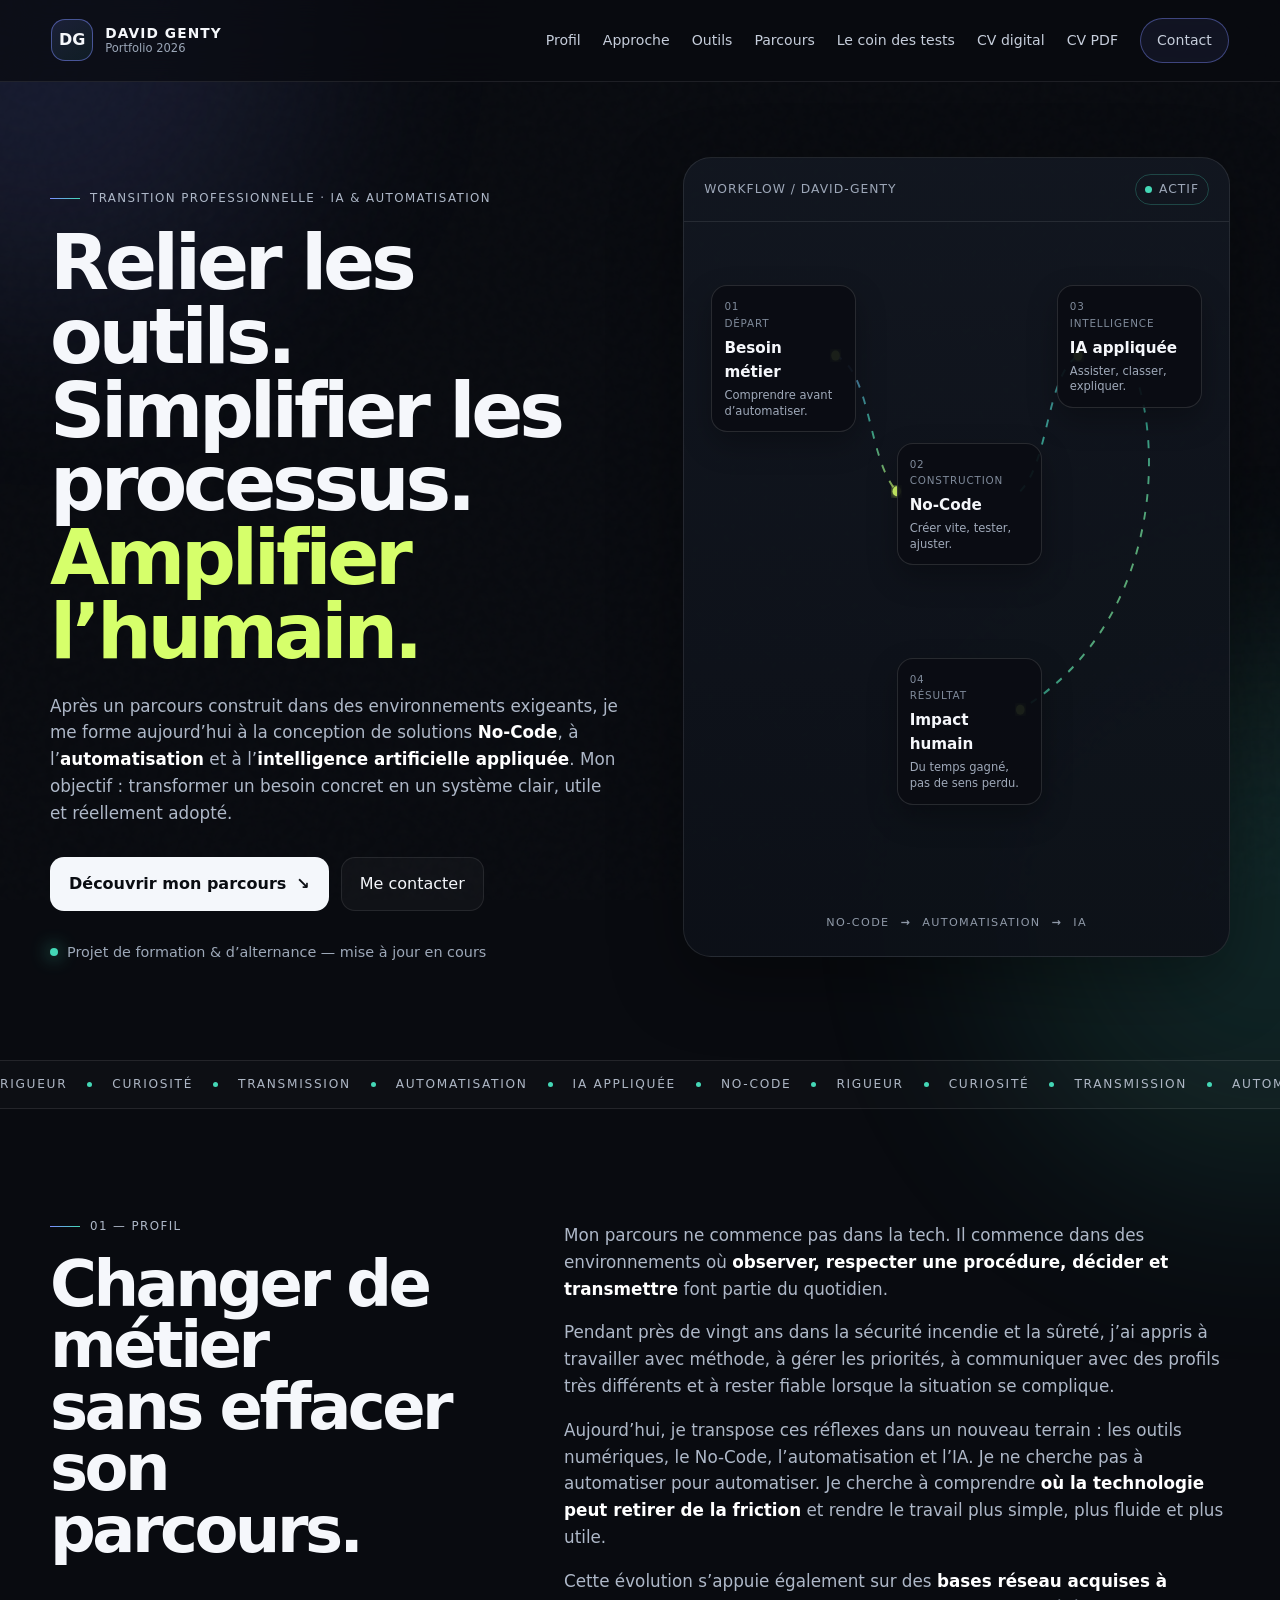
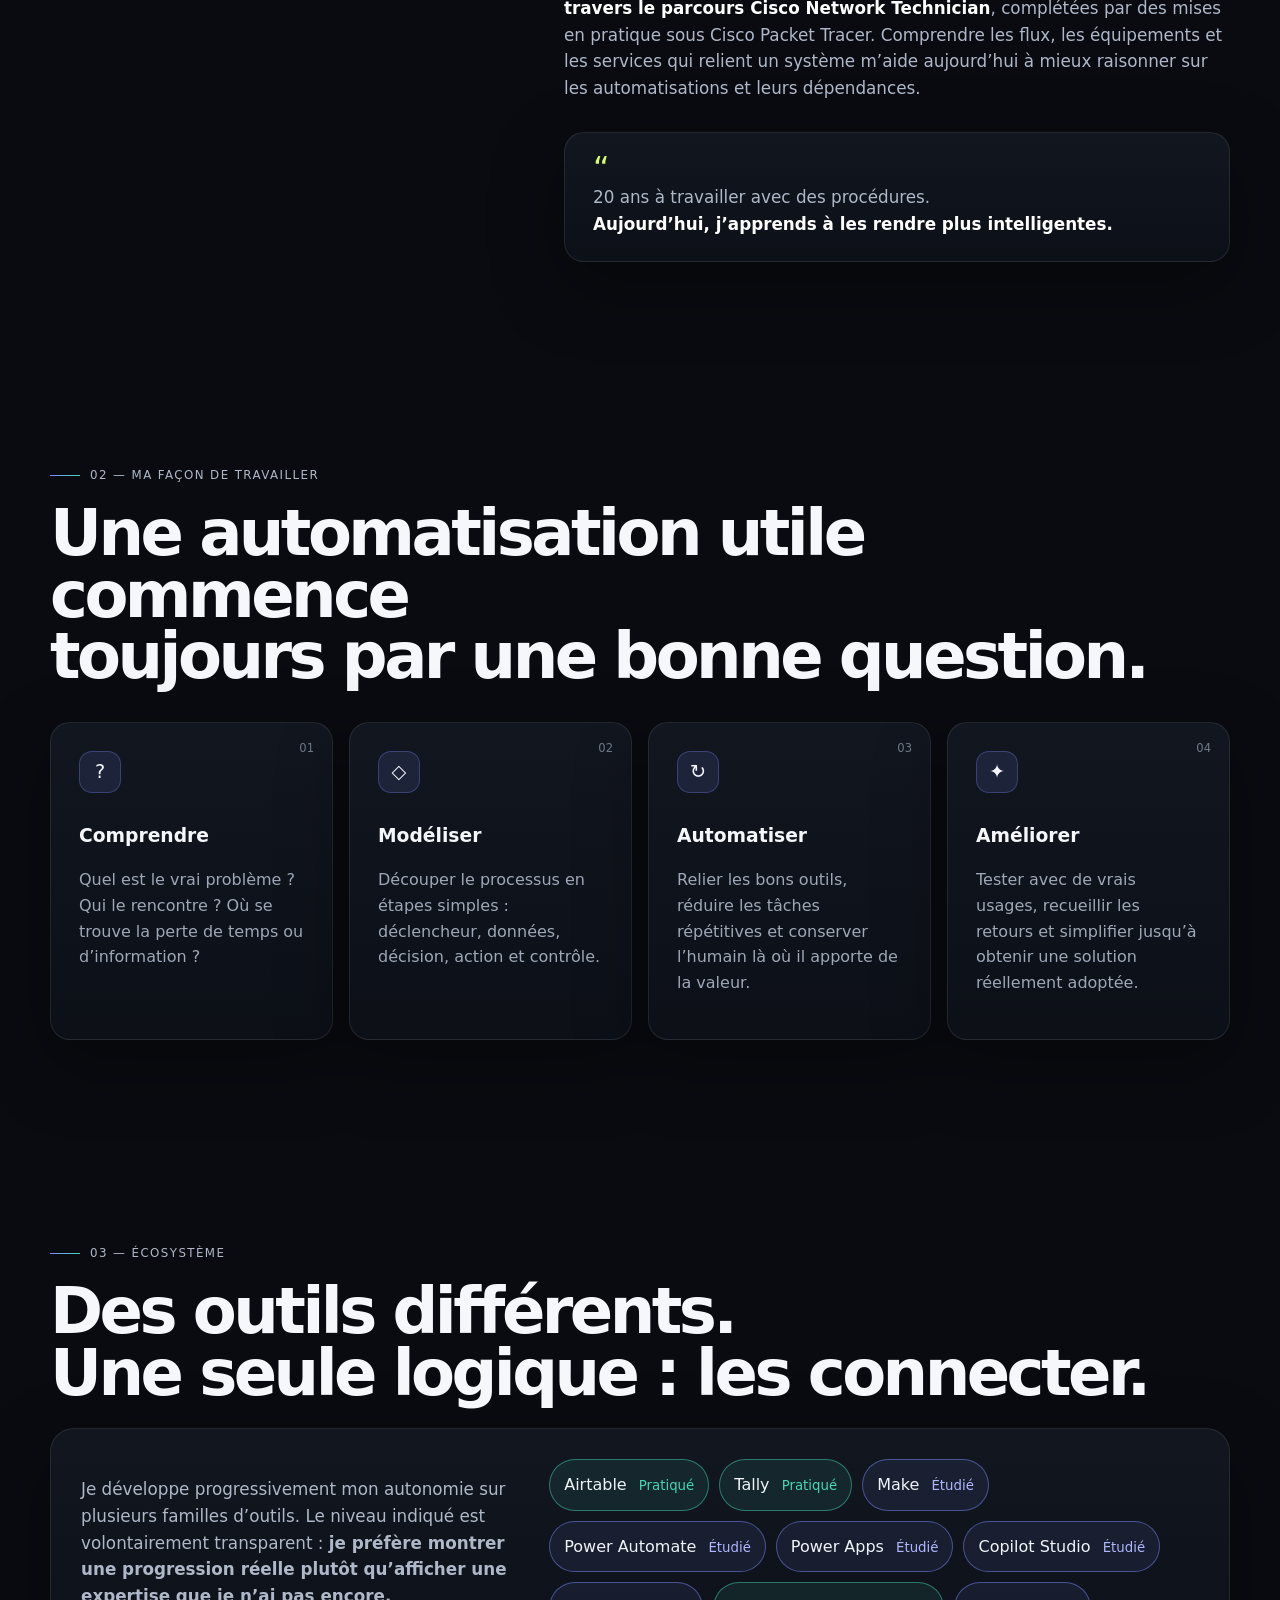
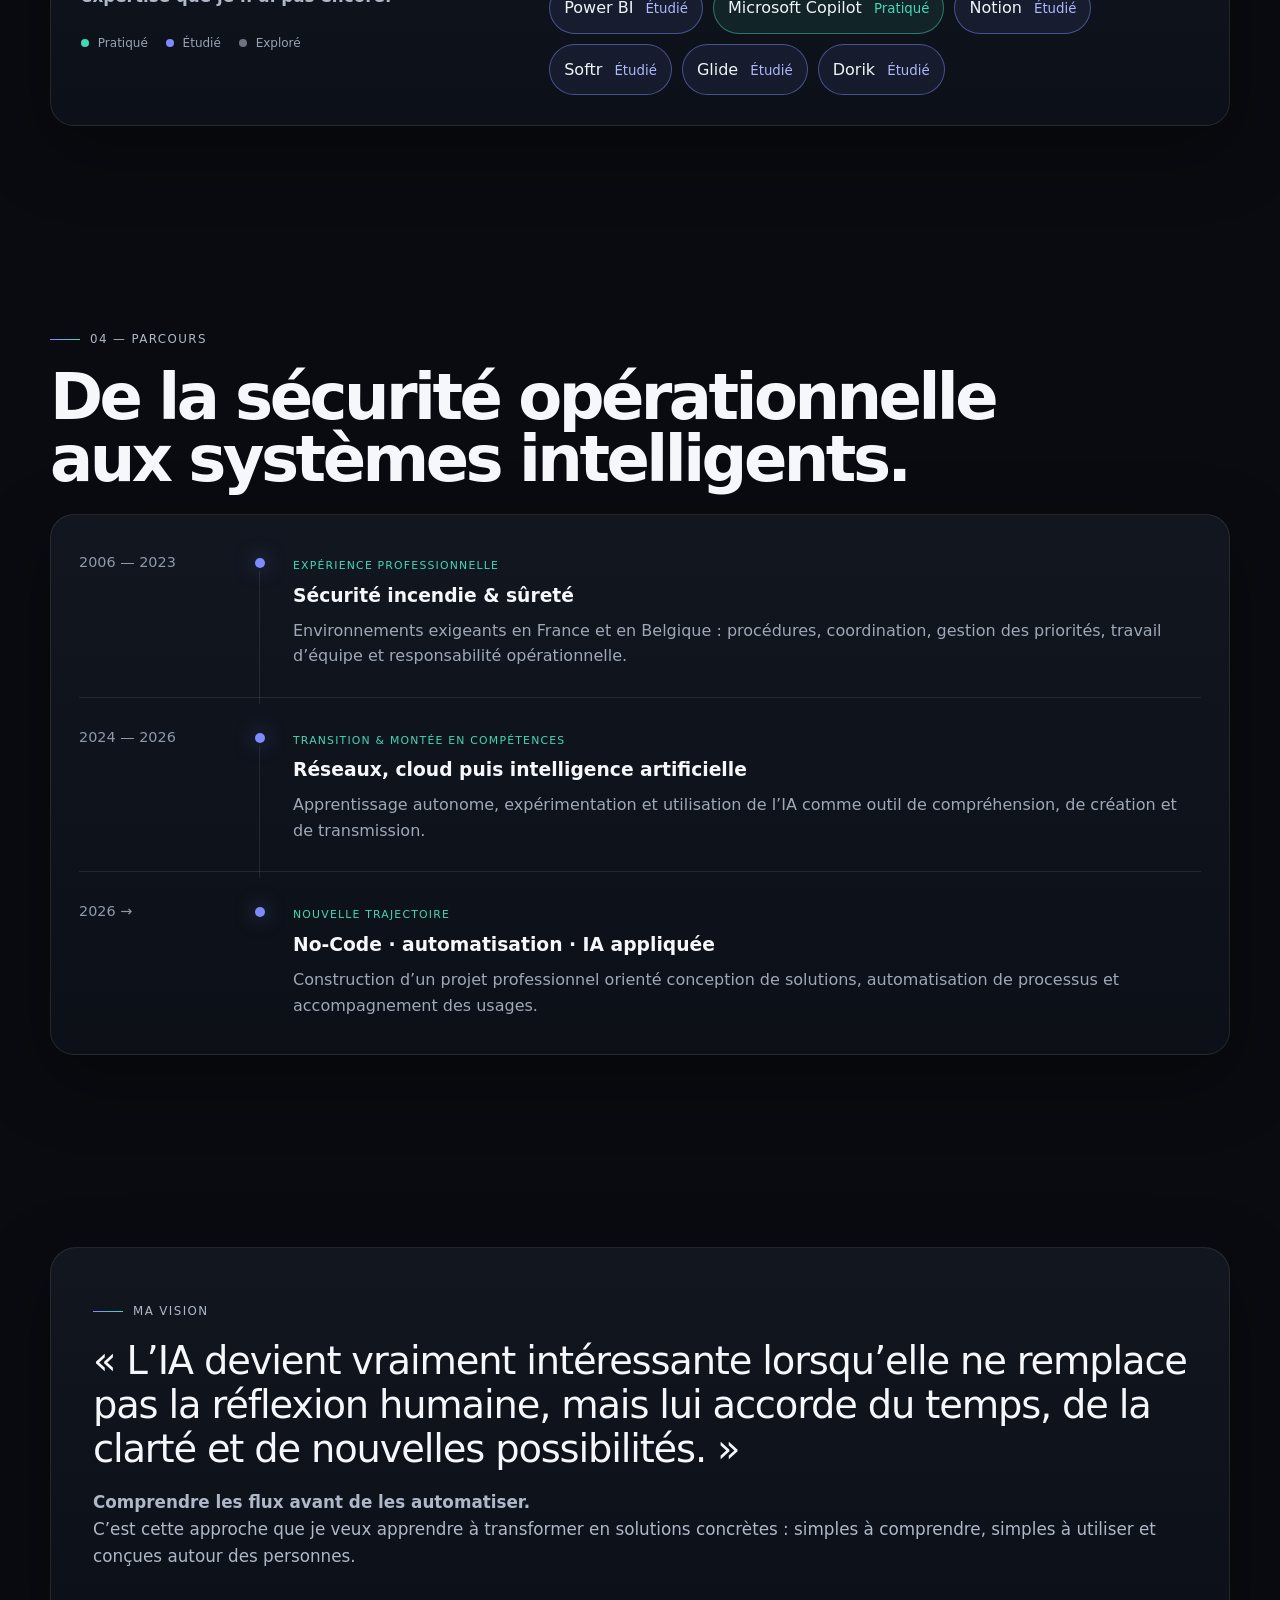
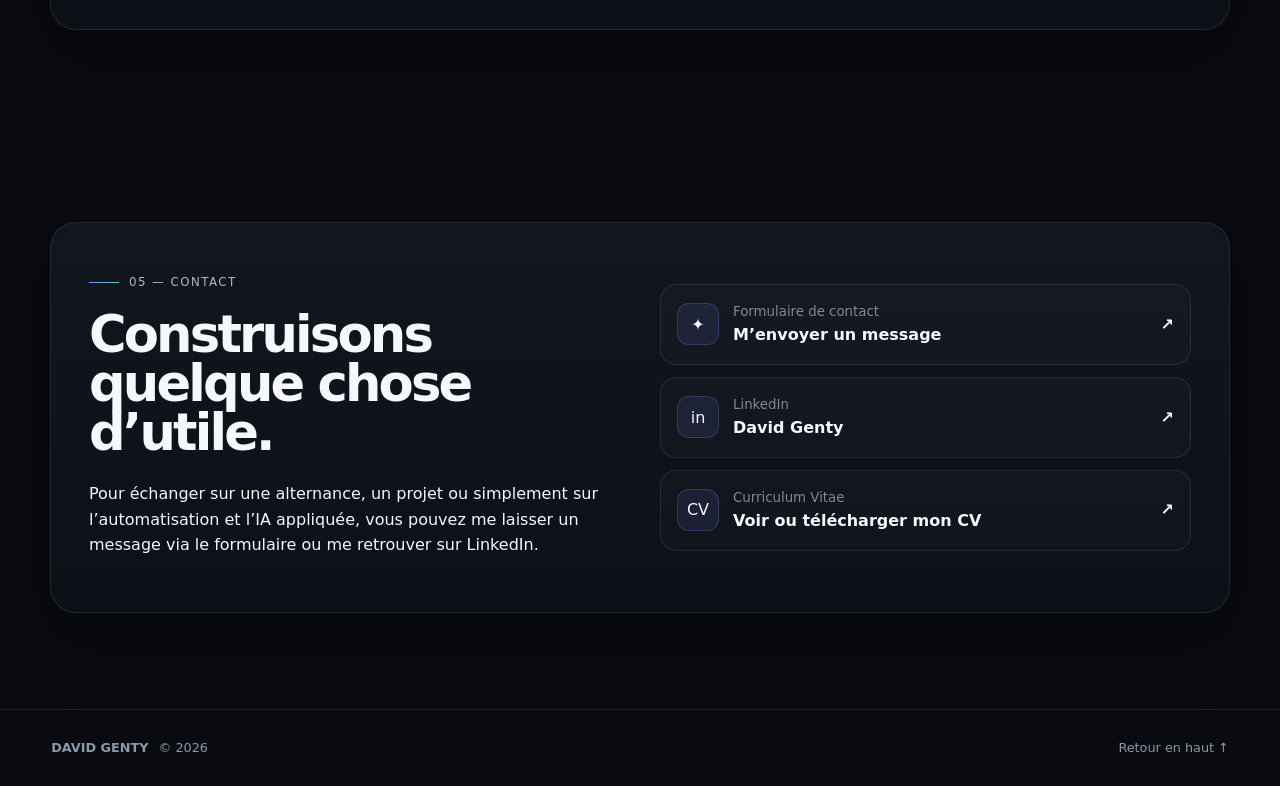
==== index.html @ d013afc4 "Add files via upload" ====
<!DOCTYPE html>
<html lang="fr">
<head>
  <meta charset="UTF-8" />
  <meta name="viewport" content="width=device-width, initial-scale=1.0" />
  <meta name="description" content="Portfolio de David Genty — No-Code, automatisation et intelligence artificielle appliquée." />
  <meta name="theme-color" content="#090b10" />
  <title>David Genty — No-Code · Automatisation · IA appliquée</title>
  <link rel="stylesheet" href="styles.css" />
  <style>
    /* Correctif local du workflow uniquement.
       Les trois niveaux verticaux sont désormais définis dans la
       disposition principale, et non seulement dans les media queries. */
    .workflow-card {
      height: 800px;
    }

    .node-nocode {
      top: 285px;
    }

    .node-impact {
      top: 500px;
      bottom: auto;
    }

    .flow-caption {
      bottom: 24px;
    }

    /* Aligne légèrement le panneau workflow avec le début du contenu de gauche. */
    @media (min-width: 901px) {
      .hero-visual {
        margin-top: -28px;
      }
    }

    @media (max-width: 900px) {
      .workflow-card {
        height: 820px;
      }

      .node-nocode {
        top: 290px;
      }

      .node-impact {
        top: 515px;
        bottom: auto;
      }

      .flow-caption {
        bottom: 24px;
      }
    }

    @media (max-width: 620px) {
      .workflow-card {
        height: 850px;
      }

      .node-nocode {
        top: 300px;
      }

      .node-impact {
        top: 535px;
        bottom: auto;
      }

      .flow-caption {
        bottom: 22px;
      }
    }
  </style>
  <script async src="https://tally.so/widgets/embed.js"></script>
</head>
<body>
  <div class="ambient ambient-one" aria-hidden="true"></div>
  <div class="ambient ambient-two" aria-hidden="true"></div>
  <div class="noise" aria-hidden="true"></div>

  <header class="site-header" id="top">
    <a class="brand" href="#top" aria-label="Accueil David Genty">
      <span class="brand-mark">DG</span>
      <span class="brand-copy">
        <strong>DAVID GENTY</strong>
        <small>Portfolio 2026</small>
      </span>
    </a>

    <button class="nav-toggle" aria-label="Ouvrir le menu" aria-expanded="false">
      <span></span><span></span>
    </button>

    <nav class="main-nav" aria-label="Navigation principale">
      <a href="#profil">Profil</a>
      <a href="#approche">Approche</a>
      <a href="#outils">Outils</a>
      <a href="#parcours">Parcours</a>
      <a href="le-coin-des-tests.html">Le coin des tests</a>
      <a href="cv.html">CV digital</a>
      <a href="cv-pdf.html">CV PDF</a>
      <a class="nav-cta" href="#contact">Contact</a>
    </nav>
  </header>

  <main>
    <section class="hero section-shell" aria-labelledby="hero-title">
      <div class="hero-copy reveal">
        <p class="eyebrow"><span></span> Transition professionnelle · IA & automatisation</p>
        <h1 id="hero-title">
          Relier les outils.<br />
          Simplifier les processus.<br />
          <em>Amplifier l’humain.</em>
        </h1>
        <p class="hero-intro">
          Après un parcours construit dans des environnements exigeants, je me forme aujourd’hui à la conception de solutions
          <strong>No-Code</strong>, à l’<strong>automatisation</strong> et à l’<strong>intelligence artificielle appliquée</strong>.
          Mon objectif : transformer un besoin concret en un système clair, utile et réellement adopté.
        </p>
        <div class="hero-actions">
          <a class="button button-primary" href="#parcours">Découvrir mon parcours <span>↘</span></a>
          <a class="button button-ghost" href="#contact">Me contacter</a>
        </div>
        <div class="availability">
          <span class="status-dot"></span>
          <span>Projet de formation & d’alternance — mise à jour en cours</span>
        </div>
      </div>

      <div class="hero-visual reveal" aria-label="Workflow illustrant No-Code, automatisation et IA">
        <div class="workflow-card">
          <div class="workflow-topline">
            <span>workflow / david-genty</span>
            <span class="live-pill"><i></i> actif</span>
          </div>

          <svg class="workflow-lines" viewBox="0 0 640 752" preserveAspectRatio="none" role="img" aria-label="Connexion entre besoin, no-code, automatisation, IA et impact humain">
            <defs>
              <linearGradient id="pathGradient" x1="0" y1="0" x2="1" y2="1">
                <stop offset="0%" stop-color="#7c8cff" />
                <stop offset="55%" stop-color="#44d7b6" />
                <stop offset="100%" stop-color="#d6ff6b" />
              </linearGradient>
              <filter id="glow">
                <feGaussianBlur stdDeviation="4" result="blur" />
                <feMerge><feMergeNode in="blur"/><feMergeNode in="SourceGraphic"/></feMerge>
              </filter>
            </defs>

            <!-- 01 Besoin métier → 02 No-Code -->
            <path class="flow-path path-a" d="M178 150 C220 165 216 255 250 286" />

            <!-- 02 No-Code → 03 IA appliquée -->
            <path class="flow-path path-b" d="M395 286 C430 255 425 170 463 150" />

            <!-- 02 No-Code → 04 Impact humain -->
            <path class="flow-path path-c" d="M322 414 C322 428 322 442 322 452" />

            <!-- 03 IA appliquée → 04 Impact humain -->
            <path class="flow-path path-d" d="M535 182 C565 275 540 430 395 505" />

            <!-- Points lumineux placés sur les véritables points de connexion -->
            <circle class="pulse-dot dot-a" cx="178" cy="150" r="5" />
            <circle class="pulse-dot dot-b" cx="250" cy="286" r="5" />
            <circle class="pulse-dot dot-c" cx="463" cy="150" r="5" />
            <circle class="pulse-dot dot-d" cx="395" cy="505" r="5" />
          </svg>

          <div class="node node-need">
            <span class="node-index">01</span>
            <small>Départ</small>
            <strong>Besoin métier</strong>
            <p>Comprendre avant d’automatiser.</p>
          </div>

          <div class="node node-nocode">
            <span class="node-index">02</span>
            <small>Construction</small>
            <strong>No-Code</strong>
            <p>Créer vite, tester, ajuster.</p>
          </div>

          <div class="node node-ai">
            <span class="node-index">03</span>
            <small>Intelligence</small>
            <strong>IA appliquée</strong>
            <p>Assister, classer, expliquer.</p>
          </div>

          <div class="node node-impact">
            <span class="node-index">04</span>
            <small>Résultat</small>
            <strong>Impact humain</strong>
            <p>Du temps gagné, pas de sens perdu.</p>
          </div>

          <div class="flow-caption">
            <span>NO-CODE</span><b>→</b><span>AUTOMATISATION</span><b>→</b><span>IA</span>
          </div>
        </div>
      </div>
    </section>

    <section class="statement-strip" aria-label="Positionnement">
      <div class="marquee-track">
        <span>RIGUEUR</span><i></i><span>CURIOSITÉ</span><i></i><span>TRANSMISSION</span><i></i><span>AUTOMATISATION</span><i></i><span>IA APPLIQUÉE</span><i></i><span>NO-CODE</span><i></i>
        <span>RIGUEUR</span><i></i><span>CURIOSITÉ</span><i></i><span>TRANSMISSION</span><i></i><span>AUTOMATISATION</span><i></i><span>IA APPLIQUÉE</span><i></i><span>NO-CODE</span><i></i>
      </div>
    </section>

    <section class="section-shell split-section" id="profil">
      <div class="section-heading reveal">
        <p class="eyebrow"><span></span> 01 — Profil</p>
        <h2>Changer de métier<br />sans effacer son parcours.</h2>
      </div>
      <div class="profile-copy reveal">
        <p class="lead">
          Mon parcours ne commence pas dans la tech. Il commence dans des environnements où <strong>observer, respecter une procédure,
          décider et transmettre</strong> font partie du quotidien.
        </p>
        <p>
          Pendant près de vingt ans dans la sécurité incendie et la sûreté, j’ai appris à travailler avec méthode, à gérer les priorités,
          à communiquer avec des profils très différents et à rester fiable lorsque la situation se complique.
        </p>
        <p>
          Aujourd’hui, je transpose ces réflexes dans un nouveau terrain : les outils numériques, le No-Code, l’automatisation et l’IA.
          Je ne cherche pas à automatiser pour automatiser. Je cherche à comprendre <strong>où la technologie peut retirer de la friction</strong>
          et rendre le travail plus simple, plus fluide et plus utile.
        </p>
        <p>
          Cette évolution s’appuie également sur des <strong>bases réseau acquises à travers le parcours Cisco Network Technician</strong>,
          complétées par des mises en pratique sous Cisco Packet Tracer. Comprendre les flux, les équipements et les services qui relient
          un système m’aide aujourd’hui à mieux raisonner sur les automatisations et leurs dépendances.
        </p>
        <div class="quote-card">
          <span class="quote-mark">“</span>
          <p>20 ans à travailler avec des procédures.<br /><strong>Aujourd’hui, j’apprends à les rendre plus intelligentes.</strong></p>
        </div>
      </div>
    </section>

    <section class="section-shell" id="approche">
      <div class="section-heading compact reveal">
        <p class="eyebrow"><span></span> 02 — Ma façon de travailler</p>
        <h2>Une automatisation utile commence<br />toujours par une bonne question.</h2>
      </div>

      <div class="method-grid">
        <article class="method-card reveal">
          <span class="card-number">01</span>
          <div class="method-icon">?</div>
          <h3>Comprendre</h3>
          <p>Quel est le vrai problème ? Qui le rencontre ? Où se trouve la perte de temps ou d’information ?</p>
        </article>
        <article class="method-card reveal">
          <span class="card-number">02</span>
          <div class="method-icon">◇</div>
          <h3>Modéliser</h3>
          <p>Découper le processus en étapes simples : déclencheur, données, décision, action et contrôle.</p>
        </article>
        <article class="method-card reveal">
          <span class="card-number">03</span>
          <div class="method-icon">↻</div>
          <h3>Automatiser</h3>
          <p>Relier les bons outils, réduire les tâches répétitives et conserver l’humain là où il apporte de la valeur.</p>
        </article>
        <article class="method-card reveal">
          <span class="card-number">04</span>
          <div class="method-icon">✦</div>
          <h3>Améliorer</h3>
          <p>Tester avec de vrais usages, recueillir les retours et simplifier jusqu’à obtenir une solution réellement adoptée.</p>
        </article>
      </div>
    </section>

    <section class="section-shell" id="outils">
      <div class="section-heading reveal">
        <p class="eyebrow"><span></span> 03 — Écosystème</p>
        <h2>Des outils différents.<br />Une seule logique : les connecter.</h2>
      </div>

      <div class="tools-layout">
        <div class="tools-intro reveal">
          <p>
            Je développe progressivement mon autonomie sur plusieurs familles d’outils. Le niveau indiqué est volontairement transparent :
            <strong>je préfère montrer une progression réelle plutôt qu’afficher une expertise que je n’ai pas encore.</strong>
          </p>
          <div class="legend">
            <span><i class="level practiced"></i> Pratiqué</span>
            <span><i class="level studied"></i> Étudié</span>
            <span><i class="level explored"></i> Exploré</span>
          </div>
        </div>

        <div class="tool-cloud reveal">
          <button class="tool-chip practiced">Airtable <small>Pratiqué</small></button>
          <button class="tool-chip practiced">Tally <small>Pratiqué</small></button>
          <button class="tool-chip studied">Make <small>Étudié</small></button>
          <button class="tool-chip studied">Power Automate <small>Étudié</small></button>
          <button class="tool-chip studied">Power Apps <small>Étudié</small></button>
          <button class="tool-chip studied">Copilot Studio <small>Étudié</small></button>
          <button class="tool-chip studied">Power BI <small>Étudié</small></button>
          <button class="tool-chip practiced">Microsoft Copilot <small>Pratiqué</small></button>
          <button class="tool-chip studied">Notion <small>Étudié</small></button>
          <button class="tool-chip studied">Softr <small>Étudié</small></button>
          <button class="tool-chip studied">Glide <small>Étudié</small></button>
          <button class="tool-chip studied">Dorik <small>Étudié</small></button>
        </div>
      </div>
    </section>

    <section class="section-shell" id="parcours">
      <div class="section-heading reveal">
        <p class="eyebrow"><span></span> 04 — Parcours</p>
        <h2>De la sécurité opérationnelle<br />aux systèmes intelligents.</h2>
      </div>

      <div class="timeline reveal">
        <article class="timeline-row">
          <div class="timeline-date">2006 — 2023</div>
          <div class="timeline-dot"></div>
          <div class="timeline-content">
            <span class="timeline-label">Expérience professionnelle</span>
            <h3>Sécurité incendie & sûreté</h3>
            <p>
              Environnements exigeants en France et en Belgique : procédures, coordination, gestion des priorités, travail d’équipe et responsabilité opérationnelle.
            </p>
          </div>
        </article>

        <article class="timeline-row">
          <div class="timeline-date">2024 — 2026</div>
          <div class="timeline-dot"></div>
          <div class="timeline-content">
            <span class="timeline-label">Transition & montée en compétences</span>
            <h3>Réseaux, cloud puis intelligence artificielle</h3>
            <p>
              Apprentissage autonome, expérimentation et utilisation de l’IA comme outil de compréhension, de création et de transmission.
            </p>
          </div>
        </article>

        <article class="timeline-row timeline-current">
          <div class="timeline-date">2026 →</div>
          <div class="timeline-dot"></div>
          <div class="timeline-content">
            <span class="timeline-label">Nouvelle trajectoire</span>
            <h3>No-Code · automatisation · IA appliquée</h3>
            <p>
              Construction d’un projet professionnel orienté conception de solutions, automatisation de processus et accompagnement des usages.
            </p>
          </div>
        </article>
      </div>
    </section>

    <section class="section-shell vision-section">
      <div class="vision-panel reveal">
        <p class="eyebrow"><span></span> Ma vision</p>
        <blockquote>
          « L’IA devient vraiment intéressante lorsqu’elle ne remplace pas la réflexion humaine,
          mais lui accorde du temps, de la clarté et de nouvelles possibilités. »
        </blockquote>
        <p class="vision-note">
          <strong>Comprendre les flux avant de les automatiser.</strong><br />
          C’est cette approche que je veux apprendre à transformer en solutions concrètes : simples à comprendre, simples à utiliser et conçues autour des personnes.
        </p>
      </div>
    </section>

    <section class="section-shell contact-section" id="contact">
      <div class="contact-panel reveal">
        <div>
          <p class="eyebrow"><span></span> 05 — Contact</p>
          <h2>Construisons quelque chose<br />d’utile.</h2>
          <p>
            Pour échanger sur une alternance, un projet ou simplement sur l’automatisation et l’IA appliquée, vous pouvez me laisser un message via le formulaire ou me retrouver sur LinkedIn.
          </p>
        </div>
        <div class="contact-actions">
          <a class="contact-link" href="https://tally.so/r/LZ4oz1"
             data-tally-open="LZ4oz1"
             data-tally-layout="modal"
             data-tally-width="620"
             data-tally-overlay="1"
             data-tally-auto-close="3000">
            <span class="contact-icon">✦</span>
            <span><small>Formulaire de contact</small><strong>M’envoyer un message</strong></span>
            <b>↗</b>
          </a>
          <a class="contact-link" href="https://www.linkedin.com/in/david--genty/" target="_blank" rel="noopener noreferrer">
            <span class="contact-icon">in</span>
            <span><small>LinkedIn</small><strong>David Genty</strong></span>
            <b>↗</b>
          </a>
          <a class="contact-link" href="cv-pdf.html">
            <span class="contact-icon">CV</span>
            <span><small>Curriculum Vitae</small><strong>Voir ou télécharger mon CV</strong></span>
            <b>↗</b>
          </a>
        </div>
      </div>
    </section>
  </main>

  <footer class="site-footer">
    <div><strong>DAVID GENTY</strong><span>© 2026</span></div>
    <a href="#top">Retour en haut ↑</a>
  </footer>

  <script src="script.js"></script>
</body>
</html>
---- styles.css ----
:root{--bg:#090b10;--panel:#11151d;--panel2:#151b25;--text:#f5f7fb;--muted:#9ba6b7;--line:rgba(255,255,255,.09);--accent:#7c8cff;--mint:#44d7b6;--lime:#d6ff6b;--shadow:0 24px 70px rgba(0,0,0,.35);--radius:24px}
*{box-sizing:border-box}html{scroll-behavior:smooth}body{margin:0;background:var(--bg);color:var(--text);font-family:Inter,ui-sans-serif,system-ui,-apple-system,BlinkMacSystemFont,"Segoe UI",sans-serif;line-height:1.6;overflow-x:hidden}a{color:inherit;text-decoration:none}button{font:inherit}.ambient{position:fixed;width:42vw;height:42vw;border-radius:50%;filter:blur(110px);opacity:.13;pointer-events:none;z-index:-2}.ambient-one{background:var(--accent);top:-18vw;left:-18vw}.ambient-two{background:var(--mint);right:-20vw;bottom:-22vw}.noise{position:fixed;inset:0;pointer-events:none;z-index:-1;opacity:.035;background-image:url("data:image/svg+xml,%3Csvg viewBox='0 0 140 140' xmlns='http://www.w3.org/2000/svg'%3E%3Cfilter id='n'%3E%3CfeTurbulence type='fractalNoise' baseFrequency='.8' numOctaves='3' stitchTiles='stitch'/%3E%3C/filter%3E%3Crect width='100%25' height='100%25' filter='url(%23n)' opacity='.5'/%3E%3C/svg%3E")}.site-header{position:sticky;top:0;z-index:50;display:flex;align-items:center;justify-content:space-between;padding:18px clamp(20px,4vw,64px);background:rgba(9,11,16,.72);backdrop-filter:blur(18px);border-bottom:1px solid var(--line)}.brand{display:flex;gap:12px;align-items:center}.brand-mark{display:grid;place-items:center;width:42px;height:42px;border:1px solid rgba(124,140,255,.5);border-radius:14px;background:linear-gradient(145deg,rgba(124,140,255,.14),rgba(68,215,182,.08));font-weight:800}.brand-copy{display:flex;flex-direction:column;line-height:1.2}.brand-copy strong{font-size:.86rem;letter-spacing:.08em}.brand-copy small{font-size:.72rem;color:var(--muted)}.main-nav{display:flex;align-items:center;gap:22px}.main-nav a{font-size:.88rem;color:#c6cedb}.main-nav a:hover{color:#fff}.nav-cta{padding:10px 16px;border:1px solid rgba(124,140,255,.42);border-radius:999px;background:rgba(124,140,255,.08)}.nav-toggle{display:none;background:none;border:0;padding:8px}.nav-toggle span{display:block;width:24px;height:2px;background:#fff;margin:5px}.section-shell{width:min(1180px,calc(100% - 40px));margin:0 auto;padding:96px 0}.hero{min-height:calc(100vh - 80px);display:grid;grid-template-columns:1.02fr .98fr;gap:64px;align-items:center}.eyebrow{display:flex;align-items:center;gap:10px;color:#aeb8c8;text-transform:uppercase;letter-spacing:.12em;font-size:.74rem}.eyebrow>span{width:30px;height:1px;background:linear-gradient(90deg,var(--accent),var(--mint))}.hero h1,.section-heading h2,.contact-panel h2{font-size:clamp(2.8rem,6vw,6rem);line-height:.96;letter-spacing:-.055em;margin:18px 0 24px}.hero h1 em{font-style:normal;color:var(--lime)}.hero-intro,.profile-copy p,.tools-intro p,.vision-note{color:#aeb8c8;font-size:1.05rem}.hero-intro strong,.profile-copy strong{color:#fff}.hero-actions{display:flex;gap:12px;margin:30px 0}.button{display:inline-flex;align-items:center;justify-content:center;gap:10px;padding:13px 18px;border-radius:14px;border:1px solid var(--line);cursor:pointer}.button-primary{background:#f4f7fb;color:#0a0d12;font-weight:700}.button-ghost{background:rgba(255,255,255,.03)}.availability{display:flex;align-items:center;gap:9px;color:#9da8b8;font-size:.9rem}.status-dot,.system-dot{width:8px;height:8px;border-radius:50%;background:var(--mint);box-shadow:0 0 18px var(--mint)}.workflow-card,.quote-card,.vision-panel,.contact-panel,.profile-card,.method-card,.tools-layout,.timeline,.system-window,.skills-console,.training-node,.extra-grid article{background:linear-gradient(180deg,rgba(19,24,33,.92),rgba(13,17,24,.92));border:1px solid var(--line);box-shadow:var(--shadow)}.workflow-card{position:relative;height:560px;border-radius:28px;overflow:hidden}.workflow-topline,.system-bar{display:flex;justify-content:space-between;align-items:center;padding:16px 20px;border-bottom:1px solid var(--line);font-size:.77rem;color:#9da7b8;text-transform:uppercase;letter-spacing:.08em}.live-pill{display:flex;align-items:center;gap:7px;padding:5px 9px;border:1px solid rgba(68,215,182,.25);border-radius:999px}.live-pill i{width:7px;height:7px;background:var(--mint);border-radius:50%}.workflow-lines{position:absolute;inset:48px 0 0;width:100%;height:calc(100% - 48px)}.flow-path{fill:none;stroke:url(#pathGradient);stroke-width:2.2;opacity:.7;stroke-dasharray:8 10;animation:dash 9s linear infinite}.pulse-dot{fill:var(--lime);filter:url(#glow)}@keyframes dash{to{stroke-dashoffset:-180}}.node{position:absolute;width:145px;padding:12px;border-radius:16px;background:rgba(10,13,19,.92);border:1px solid rgba(255,255,255,.12);box-shadow:0 12px 30px rgba(0,0,0,.28)}.node small,.node-index{display:block;color:#7f8a9a;font-size:.65rem;text-transform:uppercase;letter-spacing:.08em}.node strong{display:block;margin:4px 0;font-size:.95rem}.node p{margin:0;color:#9fa9b9;font-size:.72rem;line-height:1.35}.node-need{left:5%;top:16%}.node-nocode{left:39%;top:39%}.node-ai{right:5%;top:16%}.node-impact{left:39%;bottom:13%}.flow-caption{position:absolute;bottom:20px;left:20px;right:20px;display:flex;justify-content:center;gap:11px;color:#8f99a8;font-size:.7rem;letter-spacing:.12em}.statement-strip,.cv-ticker{overflow:hidden;border-block:1px solid var(--line);background:rgba(255,255,255,.018)}.marquee-track,.cv-ticker-track{width:max-content;display:flex;align-items:center;gap:20px;padding:14px 0;animation:marquee 30s linear infinite;color:#aeb7c5;font-size:.76rem;letter-spacing:.14em}.marquee-track i,.cv-ticker-track i{width:5px;height:5px;border-radius:50%;background:var(--mint)}@keyframes marquee{to{transform:translateX(-50%)}}.split-section{display:grid;grid-template-columns:.8fr 1.2fr;gap:70px}.section-heading h2{font-size:clamp(2.4rem,5vw,4.9rem)}.section-heading.compact{margin-bottom:35px}.quote-card{margin-top:30px;padding:28px;border-radius:20px}.quote-mark{font-size:2rem;color:var(--lime)}.method-grid{display:grid;grid-template-columns:repeat(4,1fr);gap:16px}.method-card{position:relative;padding:28px;border-radius:20px;min-height:240px}.card-number{position:absolute;right:18px;top:16px;color:#6f7a8a;font-size:.72rem}.method-icon{width:42px;height:42px;display:grid;place-items:center;border-radius:13px;background:rgba(124,140,255,.12);border:1px solid rgba(124,140,255,.3);font-size:1.2rem}.method-card h3{margin:28px 0 8px}.method-card p{color:#9ea8b8}.tools-layout{display:grid;grid-template-columns:.8fr 1.2fr;gap:35px;padding:30px;border-radius:24px}.legend{display:flex;gap:18px;flex-wrap:wrap;margin-top:24px;font-size:.75rem;color:#98a3b4}.level{display:inline-block;width:8px;height:8px;border-radius:50%;margin-right:5px}.level.practiced{background:var(--mint)}.level.studied{background:var(--accent)}.level.explored{background:#6c7481}.tool-cloud{display:flex;flex-wrap:wrap;gap:10px;align-content:flex-start}.tool-chip{border:1px solid var(--line);background:#0d1118;color:#f0f3f8;padding:12px 14px;border-radius:999px}.tool-chip small{color:#7f8999;margin-left:7px}.tool-chip.practiced{border-color:rgba(68,215,182,.32)}.tool-chip.studied{border-color:rgba(124,140,255,.32)}.timeline{border-radius:24px;padding:8px 28px}.timeline-row{display:grid;grid-template-columns:150px 24px 1fr;gap:20px;padding:28px 0;border-bottom:1px solid var(--line)}.timeline-row:last-child{border-bottom:0}.timeline-date{color:#8e99a9;font-size:.9rem}.timeline-dot{position:relative}.timeline-dot:before{content:"";position:absolute;top:7px;left:6px;width:10px;height:10px;border-radius:50%;background:var(--accent);box-shadow:0 0 20px rgba(124,140,255,.55)}.timeline-dot:after{content:"";position:absolute;top:20px;left:10px;bottom:-35px;width:1px;background:var(--line)}.timeline-row:last-child .timeline-dot:after{display:none}.timeline-label{color:var(--mint);font-size:.68rem;letter-spacing:.11em;text-transform:uppercase}.timeline-content h3{margin:4px 0}.timeline-content p{margin:7px 0 0;color:#9ea8b7}.vision-panel{padding:42px;border-radius:26px}.vision-panel blockquote{font-size:clamp(1.7rem,3vw,3.1rem);line-height:1.15;letter-spacing:-.03em;margin:18px 0}.contact-panel{display:grid;grid-template-columns:1fr 1fr;gap:40px;padding:38px;border-radius:26px}.contact-panel h2{font-size:clamp(2.3rem,4vw,4rem)}.contact-actions,.contact-data{display:flex;flex-direction:column;gap:12px;justify-content:center}.contact-link,.contact-data a{display:flex;align-items:center;gap:14px;padding:16px;border:1px solid var(--line);border-radius:16px;background:rgba(255,255,255,.02)}.contact-link:hover,.contact-data a:hover{border-color:rgba(124,140,255,.42);transform:translateY(-1px)}.contact-icon{width:42px;height:42px;display:grid;place-items:center;border-radius:12px;background:rgba(124,140,255,.1);border:1px solid rgba(124,140,255,.23)}.contact-link span:nth-child(2){display:flex;flex-direction:column;flex:1}.contact-link small{color:#7f8999}.site-footer{display:flex;justify-content:space-between;align-items:center;padding:28px clamp(20px,4vw,64px);border-top:1px solid var(--line);color:#8d98a8;font-size:.8rem}.site-footer div{display:flex;gap:10px}.reveal{opacity:0;transform:translateY(18px);transition:opacity .7s ease,transform .7s ease}.reveal.is-visible{opacity:1;transform:none}
@media(max-width:900px){.main-nav{position:fixed;top:79px;left:16px;right:16px;display:none;flex-direction:column;align-items:stretch;padding:18px;background:#0e1219;border:1px solid var(--line);border-radius:18px;box-shadow:var(--shadow)}.main-nav.open{display:flex}.nav-toggle{display:block}.hero,.split-section,.tools-layout,.contact-panel{grid-template-columns:1fr}.hero{padding-top:50px}.workflow-card{height:520px}.method-grid{grid-template-columns:1fr 1fr}.section-shell{padding:72px 0}.timeline-row{grid-template-columns:105px 20px 1fr}}@media(max-width:620px){.section-shell{width:min(100% - 24px,1180px)}.hero h1{font-size:3.1rem}.method-grid{grid-template-columns:1fr}.workflow-card{height:500px}.node{width:125px}.node-need{left:4%}.node-ai{right:4%}.node-nocode,.node-impact{left:36%}.timeline{padding:4px 15px}.timeline-row{grid-template-columns:1fr}.timeline-dot{display:none}.site-footer{flex-direction:column;gap:8px;align-items:flex-start}}

/* V2.7 — micro-ajustements validés */
.quote-card{padding:24px 28px}
.quote-card .quote-mark{display:block;line-height:.7;margin:0 0 4px}
.quote-card p{margin:0}

.tool-chip.practiced{
  border-color:rgba(68,215,182,.48);
  background:rgba(68,215,182,.09);
}
.tool-chip.practiced small{color:var(--mint)}
.tool-chip.studied{
  border-color:rgba(124,140,255,.48);
  background:rgba(124,140,255,.09);
}
.tool-chip.studied small{color:#aeb7ff}
.tool-chip.explored{
  border-color:rgba(108,116,129,.5);
  background:rgba(108,116,129,.08);
}
.tool-chip.explored small{color:#929aa7}

/* =========================================================
   RESPONSIVE 2026 — optimisation téléphone & tablette
   Ajouts uniquement sous 1024 px : le desktop reste inchangé.
   ========================================================= */
@media (max-width: 1024px) {
  .section-shell { width:min(100% - 36px,1180px); padding:78px 0; }
  .hero { gap:38px; min-height:auto; }
  .hero h1 { font-size:clamp(3.4rem,8vw,5.4rem); }
  .workflow-card { max-width:680px; width:100%; margin-inline:auto; }
  .method-card { min-height:220px; }
  .tools-layout { gap:24px; }
  .contact-panel { gap:28px; }
}

@media (max-width: 900px) {
  .site-header { padding:14px 18px; }
  .brand-mark { width:38px; height:38px; border-radius:12px; }
  .main-nav { top:68px; max-height:calc(100vh - 84px); overflow:auto; }
  .main-nav a { padding:10px 12px; border-radius:10px; }
  .main-nav .nav-cta { text-align:center; }

  .hero { gap:30px; padding-top:34px; }
  .hero-copy { max-width:760px; }
  .hero-visual { margin-top:0 !important; }
  .workflow-card { height:760px !important; }
  .node-need { left:5%; top:12%; }
  .node-ai { right:5%; top:12%; }
  .node-nocode { left:50% !important; transform:translateX(-50%); top:265px !important; }
  .node-impact { left:50% !important; transform:translateX(-50%); top:505px !important; bottom:auto !important; }
  .workflow-lines { inset:48px 0 0; height:calc(100% - 48px); }
  .flow-caption { bottom:22px !important; flex-wrap:wrap; row-gap:4px; }

  .split-section { gap:34px; }
  .method-grid { gap:14px; }
  .tools-layout { padding:24px; }
  .timeline { padding:8px 22px; }
  .vision-panel, .contact-panel { padding:30px; }
}

@media (max-width: 700px) {
  .section-shell { width:min(100% - 28px,1180px); padding:62px 0; }
  .hero { padding-top:28px; }
  .hero h1 { font-size:clamp(2.75rem,13vw,4.1rem); line-height:.98; }
  .hero-intro,.profile-copy p,.tools-intro p,.vision-note { font-size:1rem; }
  .hero-actions { flex-direction:column; align-items:stretch; }
  .hero-actions .button { width:100%; }
  .availability { align-items:flex-start; }

  .workflow-card { height:auto !important; min-height:0; padding-bottom:18px; overflow:visible; }
  .workflow-lines { display:none; }
  .workflow-topline { padding:13px 15px; }
  .node { position:relative !important; inset:auto !important; transform:none !important; width:auto; margin:12px 14px 0; }
  .node-need,.node-ai,.node-nocode,.node-impact { left:auto !important; right:auto !important; top:auto !important; bottom:auto !important; }
  .flow-caption { position:relative !important; inset:auto !important; margin:18px 14px 0; padding-top:14px; border-top:1px solid var(--line); justify-content:center; }

  .method-grid { grid-template-columns:1fr; }
  .method-card { min-height:0; padding:24px; }
  .tools-layout { padding:20px; }
  .tool-cloud { gap:8px; }
  .tool-chip { flex:1 1 calc(50% - 8px); text-align:left; border-radius:14px; }
  .tool-chip small { display:block; margin:2px 0 0; }

  .timeline { padding:4px 18px; }
  .timeline-row { grid-template-columns:1fr; gap:7px; padding:24px 0; }
  .timeline-dot { display:none; }
  .timeline-date { color:#c2cad6; font-weight:650; }
  .vision-panel blockquote { font-size:clamp(1.55rem,7vw,2.35rem); }
  .contact-panel { padding:24px; }
  .contact-link { min-width:0; }
  .contact-link strong { overflow-wrap:anywhere; }
}

@media (max-width: 430px) {
  .section-shell { width:min(100% - 22px,1180px); padding:54px 0; }
  .site-header { padding-inline:12px; }
  .brand-copy strong { font-size:.78rem; }
  .brand-copy small { font-size:.66rem; }
  .eyebrow { font-size:.66rem; letter-spacing:.09em; }
  .hero h1 { font-size:clamp(2.55rem,14vw,3.45rem); }
  .section-heading h2,.contact-panel h2 { font-size:clamp(2.1rem,11vw,3rem); }
  .statement-strip { margin-top:8px; }
  .quote-card { padding:20px; }
  .tools-layout { padding:16px; }
  .tool-chip { flex-basis:100%; width:100%; }
  .vision-panel { padding:24px 20px; }
  .contact-panel { padding:20px; }
  .contact-icon { width:38px; height:38px; flex:0 0 38px; }
  .site-footer { padding-inline:14px; }
}
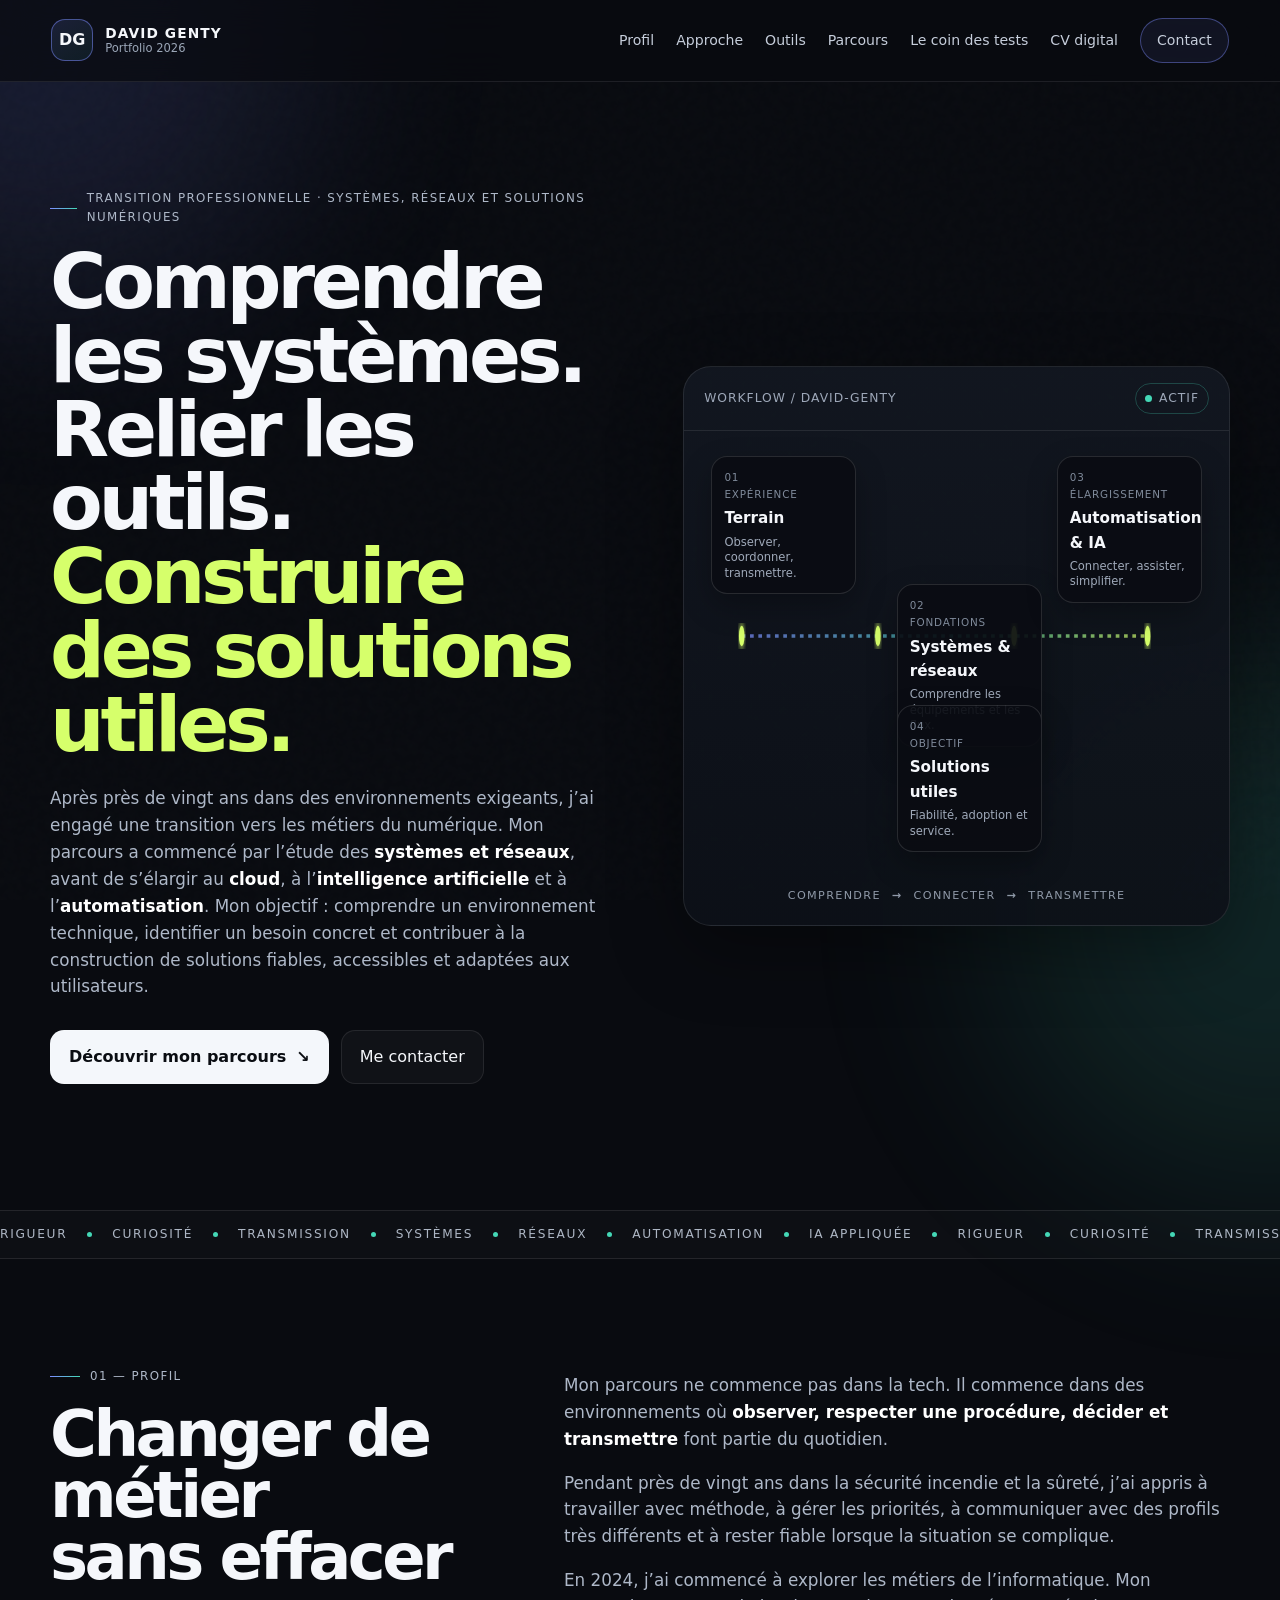
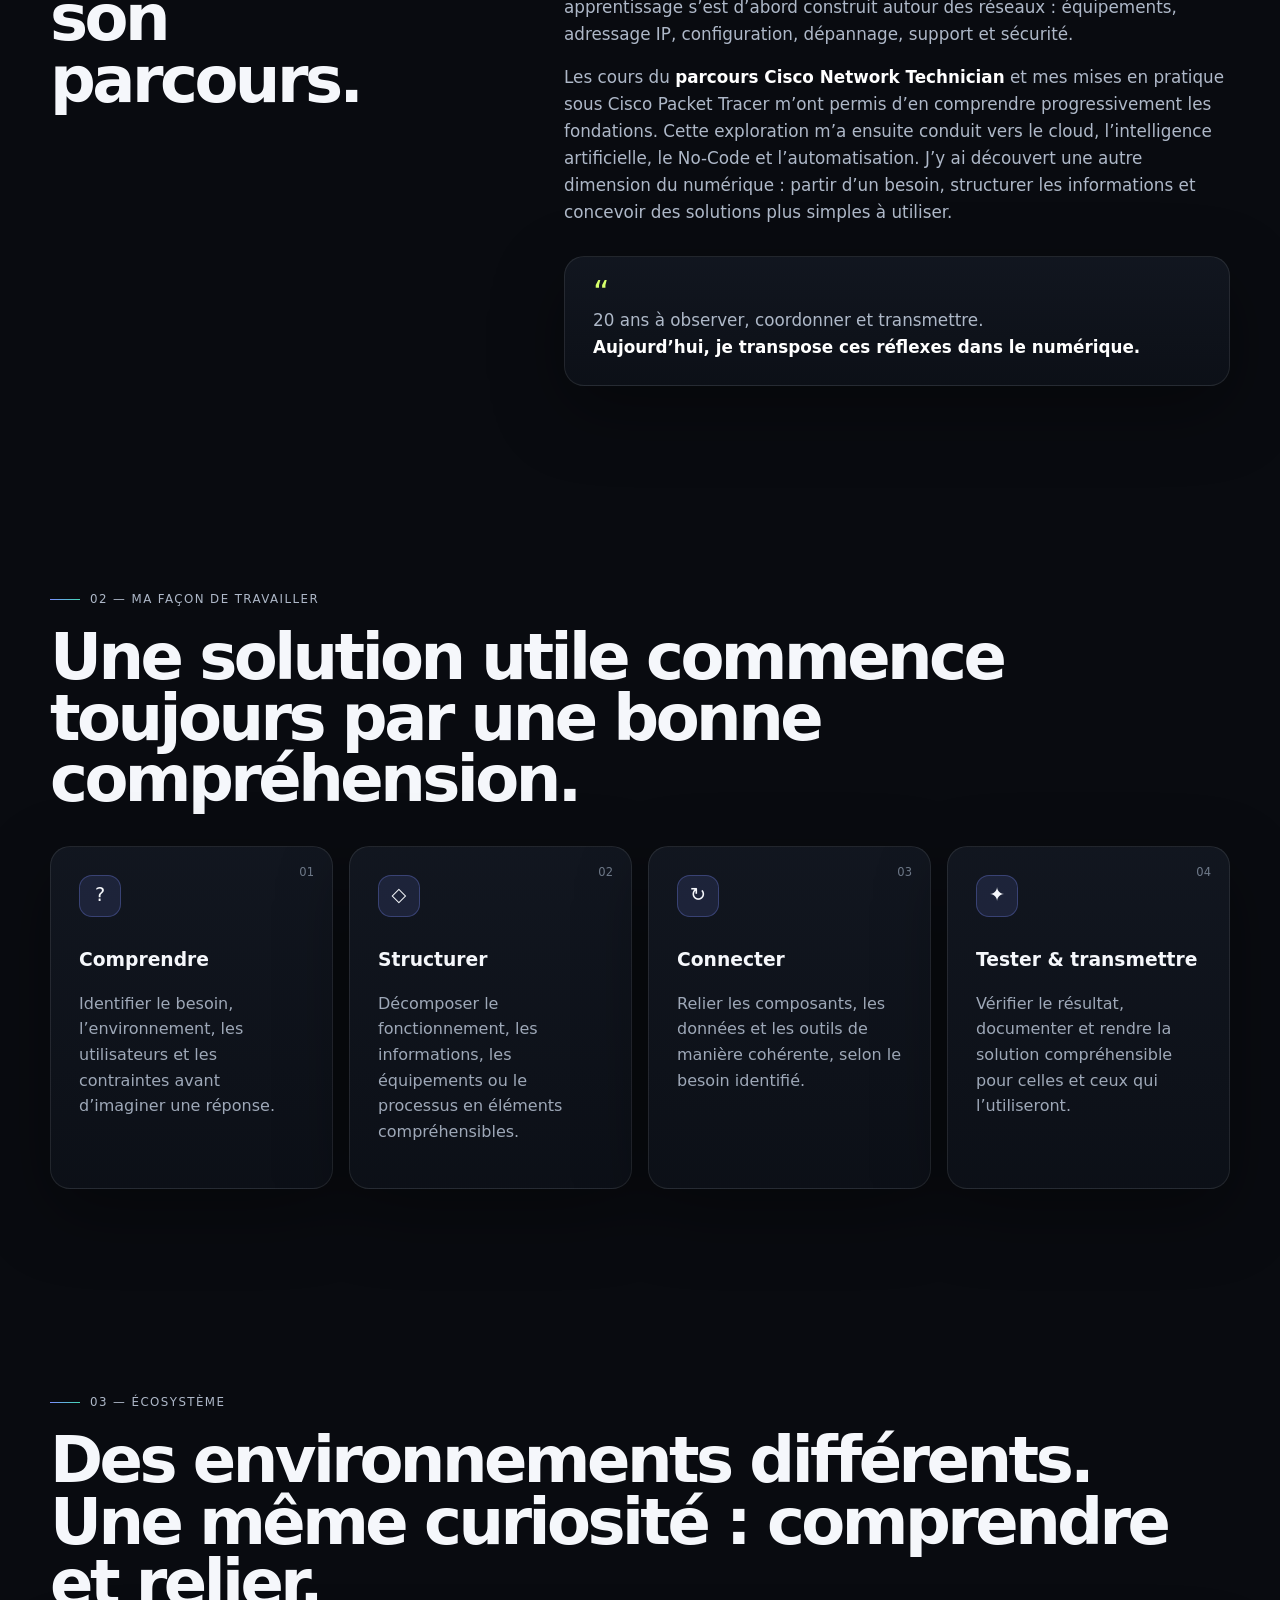
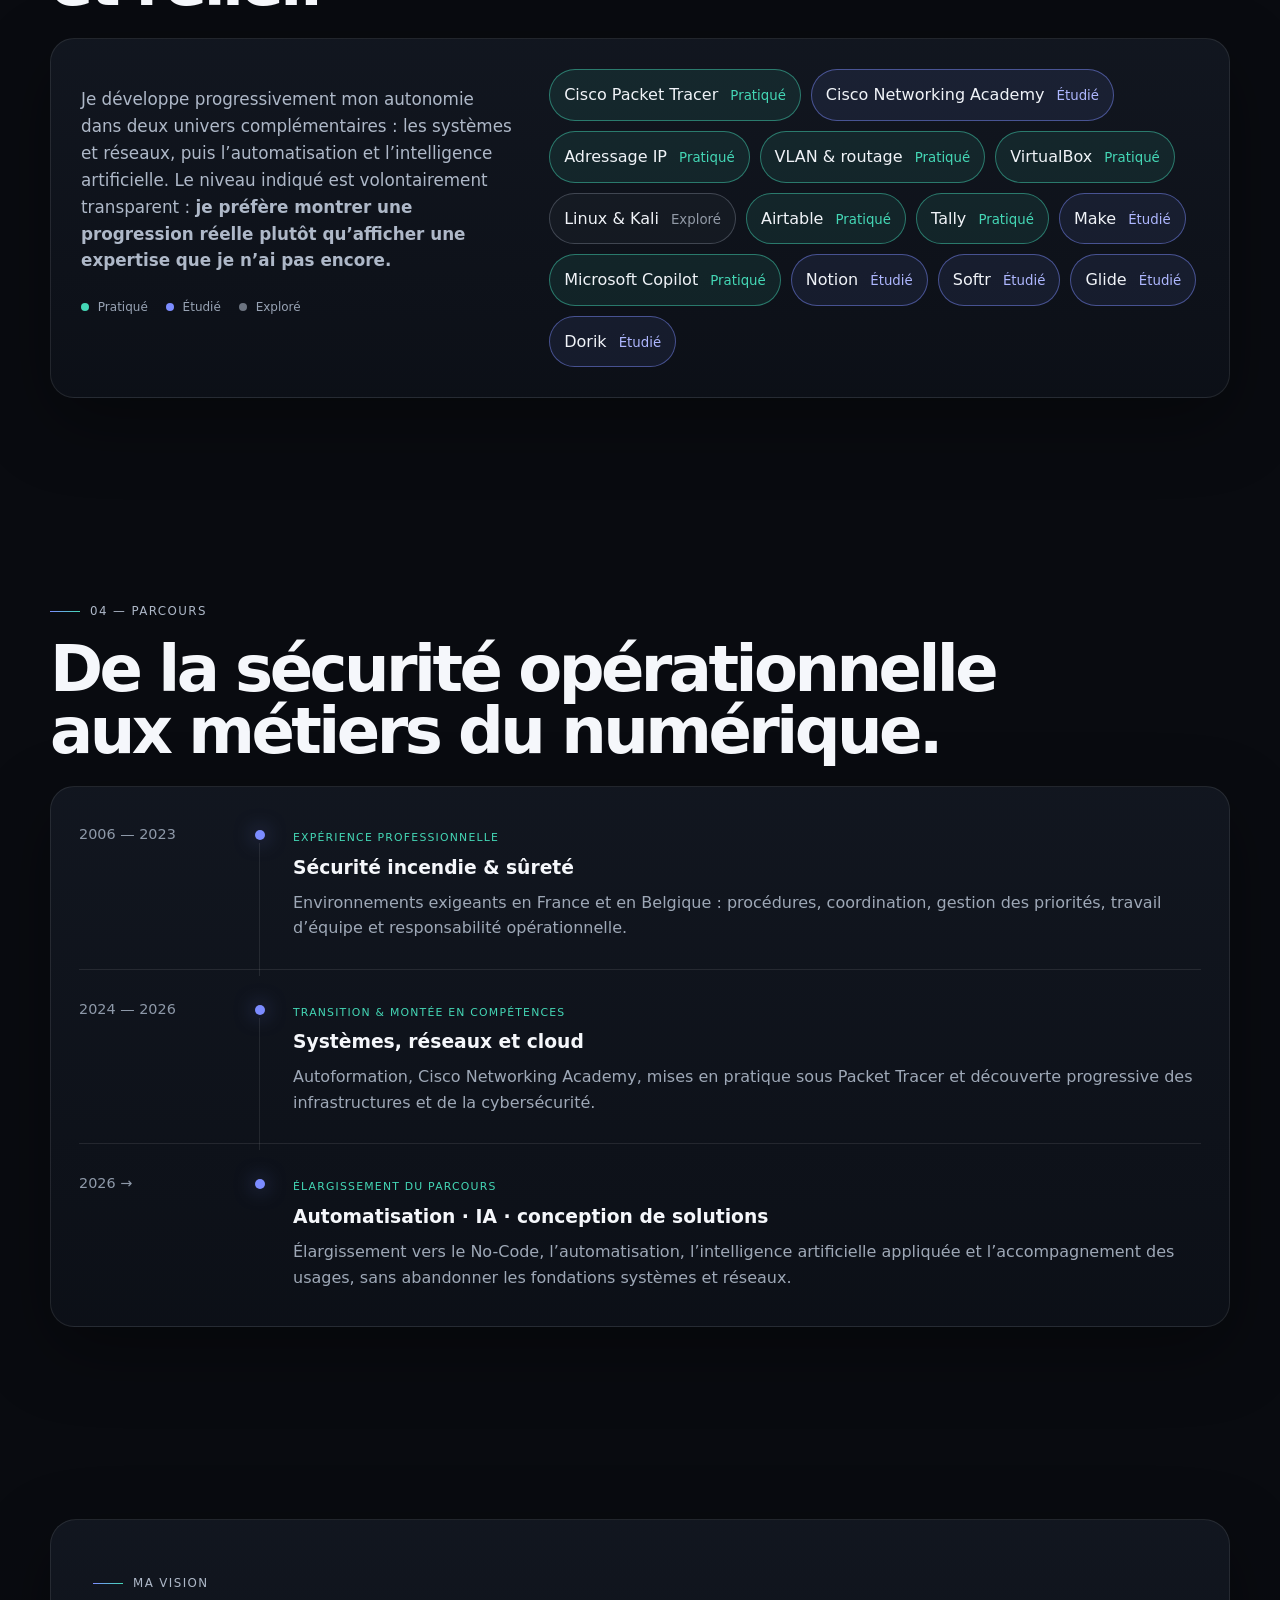
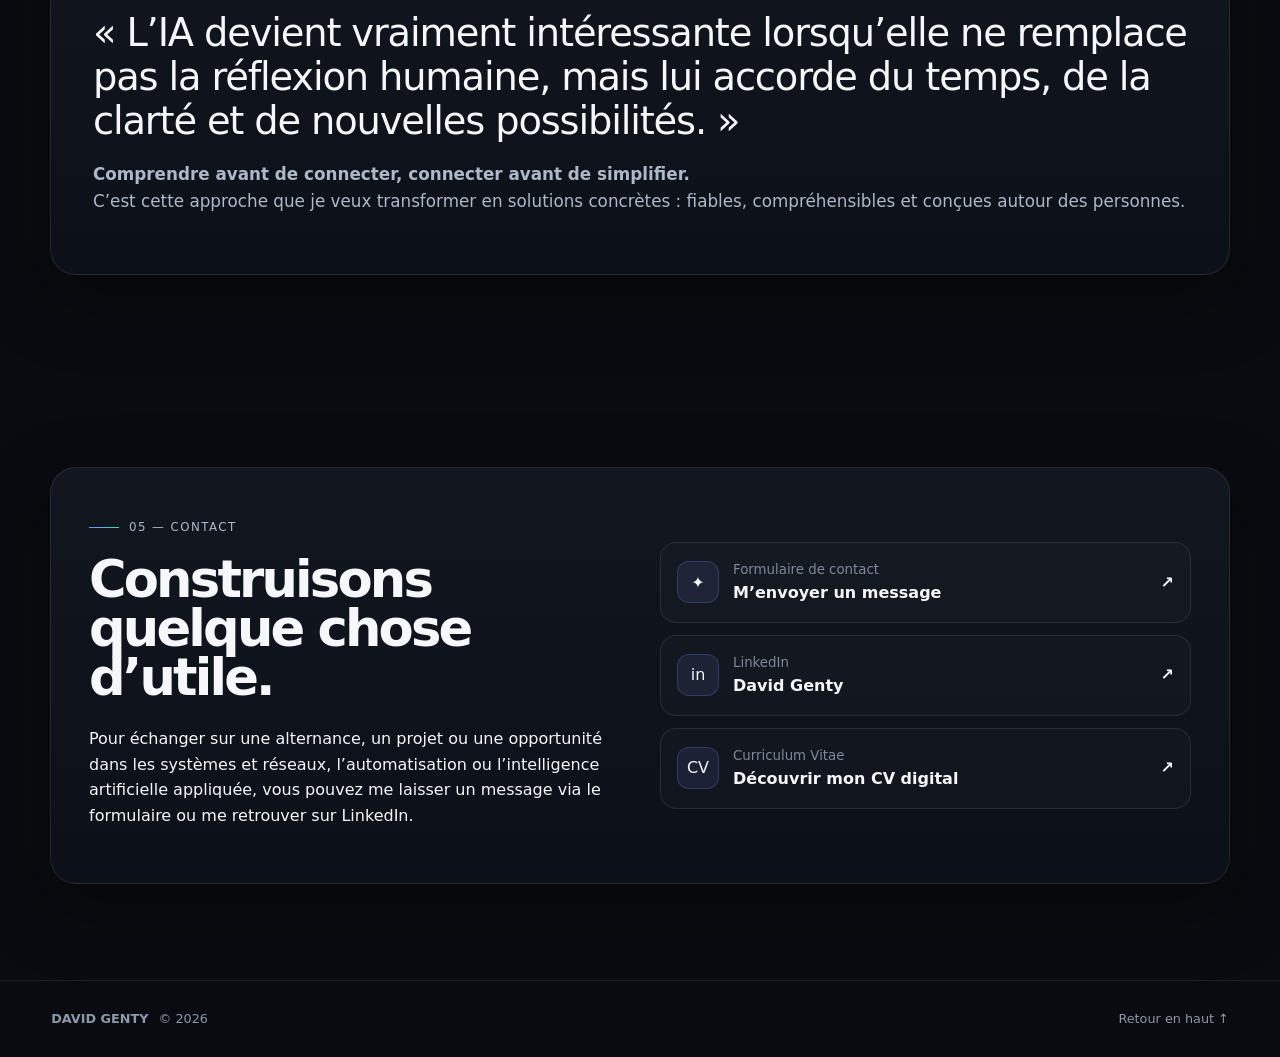
==== commit dbb5cb2b: "Généralise la présentation du portfolio" ====
--- a/index.html
+++ b/index.html
@@ -3,76 +3,10 @@
 <head>
   <meta charset="UTF-8" />
   <meta name="viewport" content="width=device-width, initial-scale=1.0" />
-  <meta name="description" content="Portfolio de David Genty — No-Code, automatisation et intelligence artificielle appliquée." />
+  <meta name="description" content="Portfolio de David Genty — systèmes, réseaux, automatisation et intelligence artificielle appliquée." />
   <meta name="theme-color" content="#090b10" />
-  <title>David Genty — No-Code · Automatisation · IA appliquée</title>
+  <title>David Genty — Systèmes · Réseaux · Automatisation · IA</title>
   <link rel="stylesheet" href="styles.css" />
-  <style>
-    /* Correctif local du workflow uniquement.
-       Les trois niveaux verticaux sont désormais définis dans la
-       disposition principale, et non seulement dans les media queries. */
-    .workflow-card {
-      height: 800px;
-    }
-
-    .node-nocode {
-      top: 285px;
-    }
-
-    .node-impact {
-      top: 500px;
-      bottom: auto;
-    }
-
-    .flow-caption {
-      bottom: 24px;
-    }
-
-    /* Aligne légèrement le panneau workflow avec le début du contenu de gauche. */
-    @media (min-width: 901px) {
-      .hero-visual {
-        margin-top: -28px;
-      }
-    }
-
-    @media (max-width: 900px) {
-      .workflow-card {
-        height: 820px;
-      }
-
-      .node-nocode {
-        top: 290px;
-      }
-
-      .node-impact {
-        top: 515px;
-        bottom: auto;
-      }
-
-      .flow-caption {
-        bottom: 24px;
-      }
-    }
-
-    @media (max-width: 620px) {
-      .workflow-card {
-        height: 850px;
-      }
-
-      .node-nocode {
-        top: 300px;
-      }
-
-      .node-impact {
-        top: 535px;
-        bottom: auto;
-      }
-
-      .flow-caption {
-        bottom: 22px;
-      }
-    }
-  </style>
   <script async src="https://tally.so/widgets/embed.js"></script>
 </head>
 <body>
@@ -100,7 +34,6 @@
       <a href="#parcours">Parcours</a>
       <a href="le-coin-des-tests.html">Le coin des tests</a>
       <a href="cv.html">CV digital</a>
-      <a href="cv-pdf.html">CV PDF</a>
       <a class="nav-cta" href="#contact">Contact</a>
     </nav>
   </header>
@@ -108,37 +41,33 @@
   <main>
     <section class="hero section-shell" aria-labelledby="hero-title">
       <div class="hero-copy reveal">
-        <p class="eyebrow"><span></span> Transition professionnelle · IA & automatisation</p>
+        <p class="eyebrow"><span></span> Transition professionnelle · Systèmes, réseaux et solutions numériques</p>
         <h1 id="hero-title">
-          Relier les outils.<br />
-          Simplifier les processus.<br />
-          <em>Amplifier l’humain.</em>
+          Comprendre les systèmes. Relier les outils.<br />
+          <em>Construire des solutions utiles.</em>
         </h1>
         <p class="hero-intro">
-          Après un parcours construit dans des environnements exigeants, je me forme aujourd’hui à la conception de solutions
-          <strong>No-Code</strong>, à l’<strong>automatisation</strong> et à l’<strong>intelligence artificielle appliquée</strong>.
-          Mon objectif : transformer un besoin concret en un système clair, utile et réellement adopté.
+          Après près de vingt ans dans des environnements exigeants, j’ai engagé une transition vers les métiers du numérique.
+          Mon parcours a commencé par l’étude des <strong>systèmes et réseaux</strong>, avant de s’élargir au <strong>cloud</strong>,
+          à l’<strong>intelligence artificielle</strong> et à l’<strong>automatisation</strong>.
+          Mon objectif : comprendre un environnement technique, identifier un besoin concret et contribuer à la construction de solutions fiables, accessibles et adaptées aux utilisateurs.
         </p>
         <div class="hero-actions">
           <a class="button button-primary" href="#parcours">Découvrir mon parcours <span>↘</span></a>
           <a class="button button-ghost" href="#contact">Me contacter</a>
         </div>
-        <div class="availability">
-          <span class="status-dot"></span>
-          <span>Projet de formation & d’alternance — mise à jour en cours</span>
-        </div>
-      </div>
-
-      <div class="hero-visual reveal" aria-label="Workflow illustrant No-Code, automatisation et IA">
+      </div>
+
+      <div class="hero-visual reveal" aria-label="Workflow illustrant le parcours des systèmes et réseaux vers l’automatisation et l’intelligence artificielle">
         <div class="workflow-card">
           <div class="workflow-topline">
             <span>workflow / david-genty</span>
             <span class="live-pill"><i></i> actif</span>
           </div>
 
-          <svg class="workflow-lines" viewBox="0 0 640 752" preserveAspectRatio="none" role="img" aria-label="Connexion entre besoin, no-code, automatisation, IA et impact humain">
+          <svg class="workflow-lines" viewBox="0 0 1180 300" preserveAspectRatio="none" role="img" aria-label="Connexion entre expérience terrain, systèmes et réseaux, automatisation et intelligence artificielle, et solutions utiles">
             <defs>
-              <linearGradient id="pathGradient" x1="0" y1="0" x2="1" y2="1">
+              <linearGradient id="pathGradient" gradientUnits="userSpaceOnUse" x1="125" y1="130" x2="1004" y2="130">
                 <stop offset="0%" stop-color="#7c8cff" />
                 <stop offset="55%" stop-color="#44d7b6" />
                 <stop offset="100%" stop-color="#d6ff6b" />
@@ -149,55 +78,46 @@
               </filter>
             </defs>
 
-            <!-- 01 Besoin métier → 02 No-Code -->
-            <path class="flow-path path-a" d="M178 150 C220 165 216 255 250 286" />
-
-            <!-- 02 No-Code → 03 IA appliquée -->
-            <path class="flow-path path-b" d="M395 286 C430 255 425 170 463 150" />
-
-            <!-- 02 No-Code → 04 Impact humain -->
-            <path class="flow-path path-c" d="M322 414 C322 428 322 442 322 452" />
-
-            <!-- 03 IA appliquée → 04 Impact humain -->
-            <path class="flow-path path-d" d="M535 182 C565 275 540 430 395 505" />
-
-            <!-- Points lumineux placés sur les véritables points de connexion -->
-            <circle class="pulse-dot dot-a" cx="178" cy="150" r="5" />
-            <circle class="pulse-dot dot-b" cx="250" cy="286" r="5" />
-            <circle class="pulse-dot dot-c" cx="463" cy="150" r="5" />
-            <circle class="pulse-dot dot-d" cx="395" cy="505" r="5" />
+            <!-- Une ligne continue relie les quatre étapes du parcours. -->
+            <path class="flow-path path-main" d="M125 130 H1004" />
+
+            <!-- Chaque point est centré derrière le cadre correspondant. -->
+            <circle class="pulse-dot dot-a" cx="125" cy="130" r="6" />
+            <circle class="pulse-dot dot-b" cx="420" cy="130" r="6" />
+            <circle class="pulse-dot dot-c" cx="715" cy="130" r="6" />
+            <circle class="pulse-dot dot-d" cx="1004" cy="130" r="6" />
           </svg>
 
           <div class="node node-need">
             <span class="node-index">01</span>
-            <small>Départ</small>
-            <strong>Besoin métier</strong>
-            <p>Comprendre avant d’automatiser.</p>
+            <small>Expérience</small>
+            <strong>Terrain</strong>
+            <p>Observer, coordonner, transmettre.</p>
           </div>
 
           <div class="node node-nocode">
             <span class="node-index">02</span>
-            <small>Construction</small>
-            <strong>No-Code</strong>
-            <p>Créer vite, tester, ajuster.</p>
+            <small>Fondations</small>
+            <strong>Systèmes & réseaux</strong>
+            <p>Comprendre les équipements et les flux.</p>
           </div>
 
           <div class="node node-ai">
             <span class="node-index">03</span>
-            <small>Intelligence</small>
-            <strong>IA appliquée</strong>
-            <p>Assister, classer, expliquer.</p>
+            <small>Élargissement</small>
+            <strong>Automatisation & IA</strong>
+            <p>Connecter, assister, simplifier.</p>
           </div>
 
           <div class="node node-impact">
             <span class="node-index">04</span>
-            <small>Résultat</small>
-            <strong>Impact humain</strong>
-            <p>Du temps gagné, pas de sens perdu.</p>
+            <small>Objectif</small>
+            <strong>Solutions utiles</strong>
+            <p>Fiabilité, adoption et service.</p>
           </div>
 
           <div class="flow-caption">
-            <span>NO-CODE</span><b>→</b><span>AUTOMATISATION</span><b>→</b><span>IA</span>
+            <span>COMPRENDRE</span><b>→</b><span>CONNECTER</span><b>→</b><span>TRANSMETTRE</span>
           </div>
         </div>
       </div>
@@ -205,8 +125,8 @@
 
     <section class="statement-strip" aria-label="Positionnement">
       <div class="marquee-track">
-        <span>RIGUEUR</span><i></i><span>CURIOSITÉ</span><i></i><span>TRANSMISSION</span><i></i><span>AUTOMATISATION</span><i></i><span>IA APPLIQUÉE</span><i></i><span>NO-CODE</span><i></i>
-        <span>RIGUEUR</span><i></i><span>CURIOSITÉ</span><i></i><span>TRANSMISSION</span><i></i><span>AUTOMATISATION</span><i></i><span>IA APPLIQUÉE</span><i></i><span>NO-CODE</span><i></i>
+        <span>RIGUEUR</span><i></i><span>CURIOSITÉ</span><i></i><span>TRANSMISSION</span><i></i><span>SYSTÈMES</span><i></i><span>RÉSEAUX</span><i></i><span>AUTOMATISATION</span><i></i><span>IA APPLIQUÉE</span><i></i>
+        <span>RIGUEUR</span><i></i><span>CURIOSITÉ</span><i></i><span>TRANSMISSION</span><i></i><span>SYSTÈMES</span><i></i><span>RÉSEAUX</span><i></i><span>AUTOMATISATION</span><i></i><span>IA APPLIQUÉE</span><i></i>
       </div>
     </section>
 
@@ -225,18 +145,18 @@
           à communiquer avec des profils très différents et à rester fiable lorsque la situation se complique.
         </p>
         <p>
-          Aujourd’hui, je transpose ces réflexes dans un nouveau terrain : les outils numériques, le No-Code, l’automatisation et l’IA.
-          Je ne cherche pas à automatiser pour automatiser. Je cherche à comprendre <strong>où la technologie peut retirer de la friction</strong>
-          et rendre le travail plus simple, plus fluide et plus utile.
+          En 2024, j’ai commencé à explorer les métiers de l’informatique. Mon apprentissage s’est d’abord construit autour des réseaux :
+          équipements, adressage IP, configuration, dépannage, support et sécurité.
         </p>
         <p>
-          Cette évolution s’appuie également sur des <strong>bases réseau acquises à travers le parcours Cisco Network Technician</strong>,
-          complétées par des mises en pratique sous Cisco Packet Tracer. Comprendre les flux, les équipements et les services qui relient
-          un système m’aide aujourd’hui à mieux raisonner sur les automatisations et leurs dépendances.
+          Les cours du <strong>parcours Cisco Network Technician</strong> et mes mises en pratique sous Cisco Packet Tracer m’ont permis
+          d’en comprendre progressivement les fondations. Cette exploration m’a ensuite conduit vers le cloud, l’intelligence artificielle,
+          le No-Code et l’automatisation. J’y ai découvert une autre dimension du numérique : partir d’un besoin, structurer les informations
+          et concevoir des solutions plus simples à utiliser.
         </p>
         <div class="quote-card">
           <span class="quote-mark">“</span>
-          <p>20 ans à travailler avec des procédures.<br /><strong>Aujourd’hui, j’apprends à les rendre plus intelligentes.</strong></p>
+          <p>20 ans à observer, coordonner et transmettre.<br /><strong>Aujourd’hui, je transpose ces réflexes dans le numérique.</strong></p>
         </div>
       </div>
     </section>
@@ -244,7 +164,7 @@
     <section class="section-shell" id="approche">
       <div class="section-heading compact reveal">
         <p class="eyebrow"><span></span> 02 — Ma façon de travailler</p>
-        <h2>Une automatisation utile commence<br />toujours par une bonne question.</h2>
+        <h2>Une solution utile commence<br />toujours par une bonne compréhension.</h2>
       </div>
 
       <div class="method-grid">
@@ -252,25 +172,25 @@
           <span class="card-number">01</span>
           <div class="method-icon">?</div>
           <h3>Comprendre</h3>
-          <p>Quel est le vrai problème ? Qui le rencontre ? Où se trouve la perte de temps ou d’information ?</p>
+          <p>Identifier le besoin, l’environnement, les utilisateurs et les contraintes avant d’imaginer une réponse.</p>
         </article>
         <article class="method-card reveal">
           <span class="card-number">02</span>
           <div class="method-icon">◇</div>
-          <h3>Modéliser</h3>
-          <p>Découper le processus en étapes simples : déclencheur, données, décision, action et contrôle.</p>
+          <h3>Structurer</h3>
+          <p>Décomposer le fonctionnement, les informations, les équipements ou le processus en éléments compréhensibles.</p>
         </article>
         <article class="method-card reveal">
           <span class="card-number">03</span>
           <div class="method-icon">↻</div>
-          <h3>Automatiser</h3>
-          <p>Relier les bons outils, réduire les tâches répétitives et conserver l’humain là où il apporte de la valeur.</p>
+          <h3>Connecter</h3>
+          <p>Relier les composants, les données et les outils de manière cohérente, selon le besoin identifié.</p>
         </article>
         <article class="method-card reveal">
           <span class="card-number">04</span>
           <div class="method-icon">✦</div>
-          <h3>Améliorer</h3>
-          <p>Tester avec de vrais usages, recueillir les retours et simplifier jusqu’à obtenir une solution réellement adoptée.</p>
+          <h3>Tester & transmettre</h3>
+          <p>Vérifier le résultat, documenter et rendre la solution compréhensible pour celles et ceux qui l’utiliseront.</p>
         </article>
       </div>
     </section>
@@ -278,13 +198,14 @@
     <section class="section-shell" id="outils">
       <div class="section-heading reveal">
         <p class="eyebrow"><span></span> 03 — Écosystème</p>
-        <h2>Des outils différents.<br />Une seule logique : les connecter.</h2>
+        <h2>Des environnements différents.<br />Une même curiosité : comprendre et relier.</h2>
       </div>
 
       <div class="tools-layout">
         <div class="tools-intro reveal">
           <p>
-            Je développe progressivement mon autonomie sur plusieurs familles d’outils. Le niveau indiqué est volontairement transparent :
+            Je développe progressivement mon autonomie dans deux univers complémentaires : les systèmes et réseaux, puis l’automatisation et l’intelligence artificielle.
+            Le niveau indiqué est volontairement transparent :
             <strong>je préfère montrer une progression réelle plutôt qu’afficher une expertise que je n’ai pas encore.</strong>
           </p>
           <div class="legend">
@@ -295,13 +216,15 @@
         </div>
 
         <div class="tool-cloud reveal">
+          <button class="tool-chip practiced">Cisco Packet Tracer <small>Pratiqué</small></button>
+          <button class="tool-chip studied">Cisco Networking Academy <small>Étudié</small></button>
+          <button class="tool-chip practiced">Adressage IP <small>Pratiqué</small></button>
+          <button class="tool-chip practiced">VLAN & routage <small>Pratiqué</small></button>
+          <button class="tool-chip practiced">VirtualBox <small>Pratiqué</small></button>
+          <button class="tool-chip explored">Linux & Kali <small>Exploré</small></button>
           <button class="tool-chip practiced">Airtable <small>Pratiqué</small></button>
           <button class="tool-chip practiced">Tally <small>Pratiqué</small></button>
           <button class="tool-chip studied">Make <small>Étudié</small></button>
-          <button class="tool-chip studied">Power Automate <small>Étudié</small></button>
-          <button class="tool-chip studied">Power Apps <small>Étudié</small></button>
-          <button class="tool-chip studied">Copilot Studio <small>Étudié</small></button>
-          <button class="tool-chip studied">Power BI <small>Étudié</small></button>
           <button class="tool-chip practiced">Microsoft Copilot <small>Pratiqué</small></button>
           <button class="tool-chip studied">Notion <small>Étudié</small></button>
           <button class="tool-chip studied">Softr <small>Étudié</small></button>
@@ -314,7 +237,7 @@
     <section class="section-shell" id="parcours">
       <div class="section-heading reveal">
         <p class="eyebrow"><span></span> 04 — Parcours</p>
-        <h2>De la sécurité opérationnelle<br />aux systèmes intelligents.</h2>
+        <h2>De la sécurité opérationnelle<br />aux métiers du numérique.</h2>
       </div>
 
       <div class="timeline reveal">
@@ -335,9 +258,9 @@
           <div class="timeline-dot"></div>
           <div class="timeline-content">
             <span class="timeline-label">Transition & montée en compétences</span>
-            <h3>Réseaux, cloud puis intelligence artificielle</h3>
+            <h3>Systèmes, réseaux et cloud</h3>
             <p>
-              Apprentissage autonome, expérimentation et utilisation de l’IA comme outil de compréhension, de création et de transmission.
+              Autoformation, Cisco Networking Academy, mises en pratique sous Packet Tracer et découverte progressive des infrastructures et de la cybersécurité.
             </p>
           </div>
         </article>
@@ -346,10 +269,10 @@
           <div class="timeline-date">2026 →</div>
           <div class="timeline-dot"></div>
           <div class="timeline-content">
-            <span class="timeline-label">Nouvelle trajectoire</span>
-            <h3>No-Code · automatisation · IA appliquée</h3>
+            <span class="timeline-label">Élargissement du parcours</span>
+            <h3>Automatisation · IA · conception de solutions</h3>
             <p>
-              Construction d’un projet professionnel orienté conception de solutions, automatisation de processus et accompagnement des usages.
+              Élargissement vers le No-Code, l’automatisation, l’intelligence artificielle appliquée et l’accompagnement des usages, sans abandonner les fondations systèmes et réseaux.
             </p>
           </div>
         </article>
@@ -364,8 +287,8 @@
           mais lui accorde du temps, de la clarté et de nouvelles possibilités. »
         </blockquote>
         <p class="vision-note">
-          <strong>Comprendre les flux avant de les automatiser.</strong><br />
-          C’est cette approche que je veux apprendre à transformer en solutions concrètes : simples à comprendre, simples à utiliser et conçues autour des personnes.
+          <strong>Comprendre avant de connecter, connecter avant de simplifier.</strong><br />
+          C’est cette approche que je veux transformer en solutions concrètes : fiables, compréhensibles et conçues autour des personnes.
         </p>
       </div>
     </section>
@@ -376,7 +299,7 @@
           <p class="eyebrow"><span></span> 05 — Contact</p>
           <h2>Construisons quelque chose<br />d’utile.</h2>
           <p>
-            Pour échanger sur une alternance, un projet ou simplement sur l’automatisation et l’IA appliquée, vous pouvez me laisser un message via le formulaire ou me retrouver sur LinkedIn.
+            Pour échanger sur une alternance, un projet ou une opportunité dans les systèmes et réseaux, l’automatisation ou l’intelligence artificielle appliquée, vous pouvez me laisser un message via le formulaire ou me retrouver sur LinkedIn.
           </p>
         </div>
         <div class="contact-actions">
@@ -395,9 +318,9 @@
             <span><small>LinkedIn</small><strong>David Genty</strong></span>
             <b>↗</b>
           </a>
-          <a class="contact-link" href="cv-pdf.html">
+          <a class="contact-link" href="cv.html">
             <span class="contact-icon">CV</span>
-            <span><small>Curriculum Vitae</small><strong>Voir ou télécharger mon CV</strong></span>
+            <span><small>Curriculum Vitae</small><strong>Découvrir mon CV digital</strong></span>
             <b>↗</b>
           </a>
         </div>
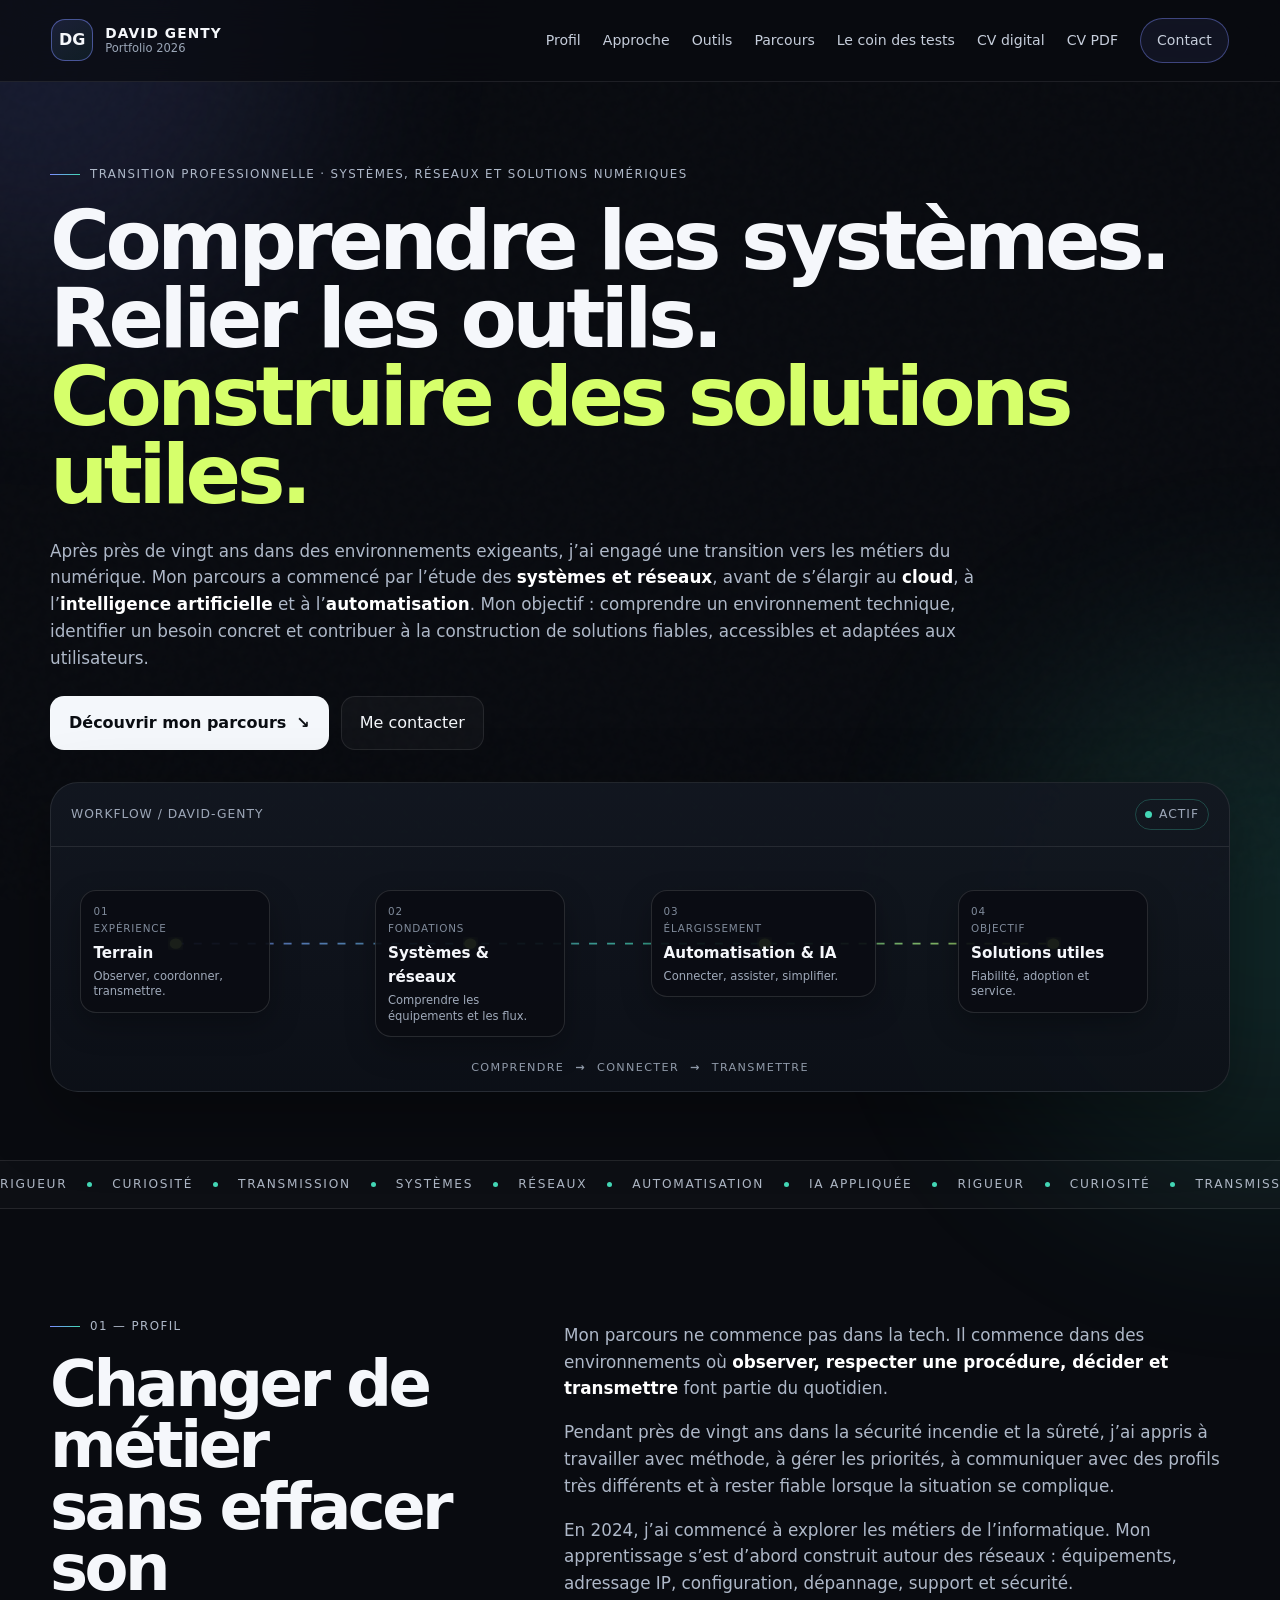
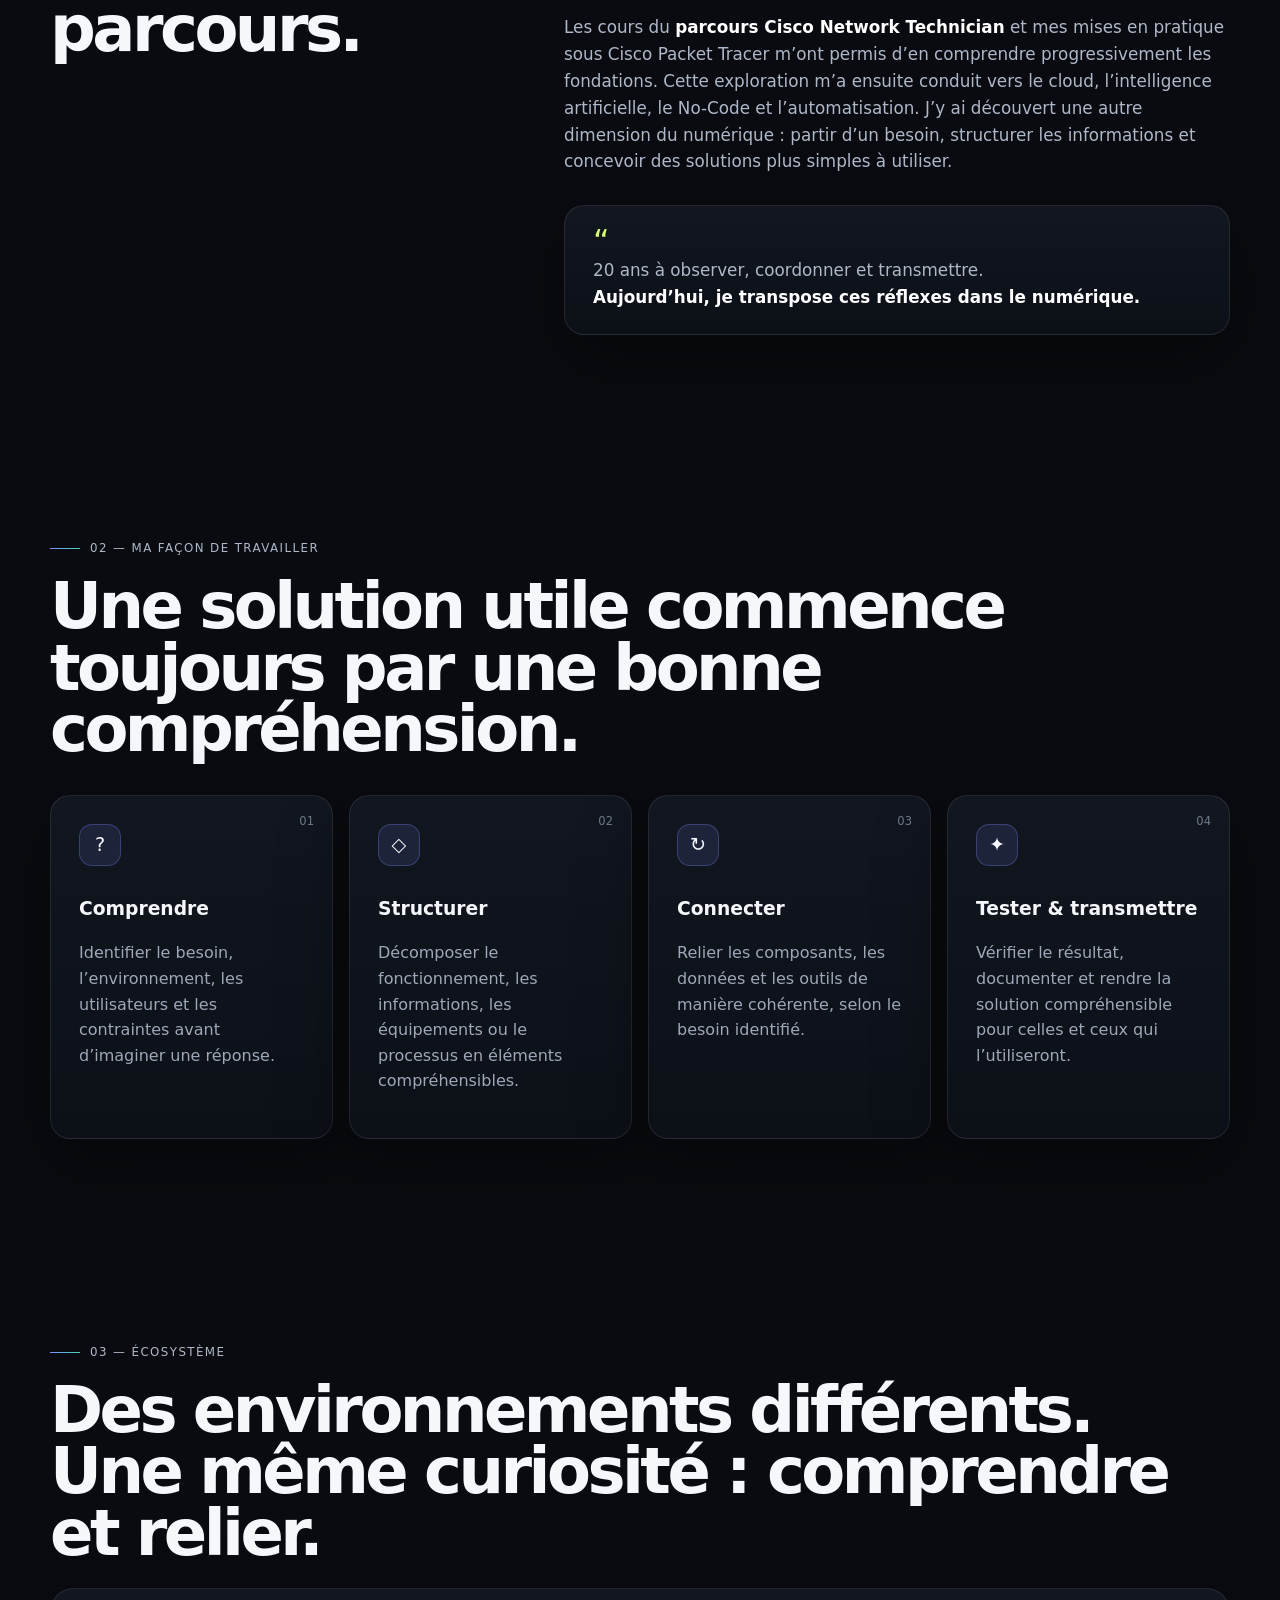
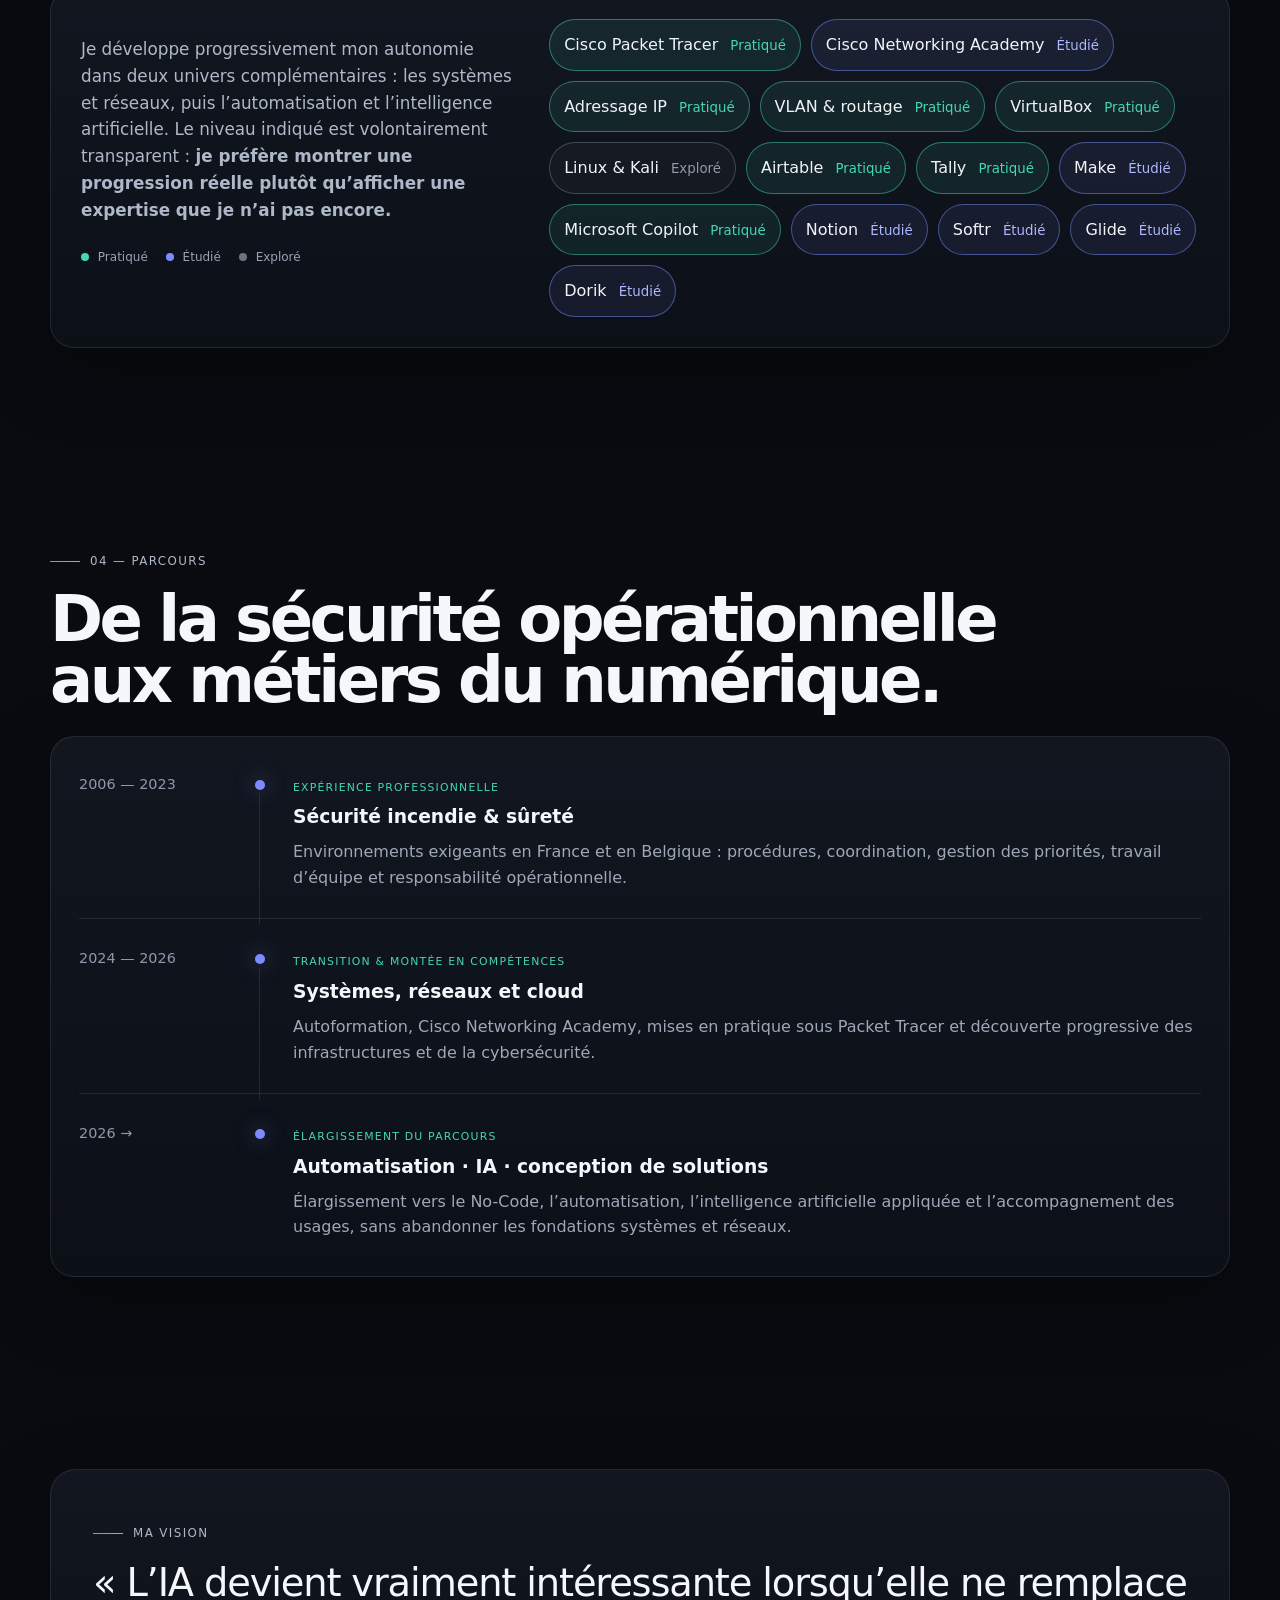
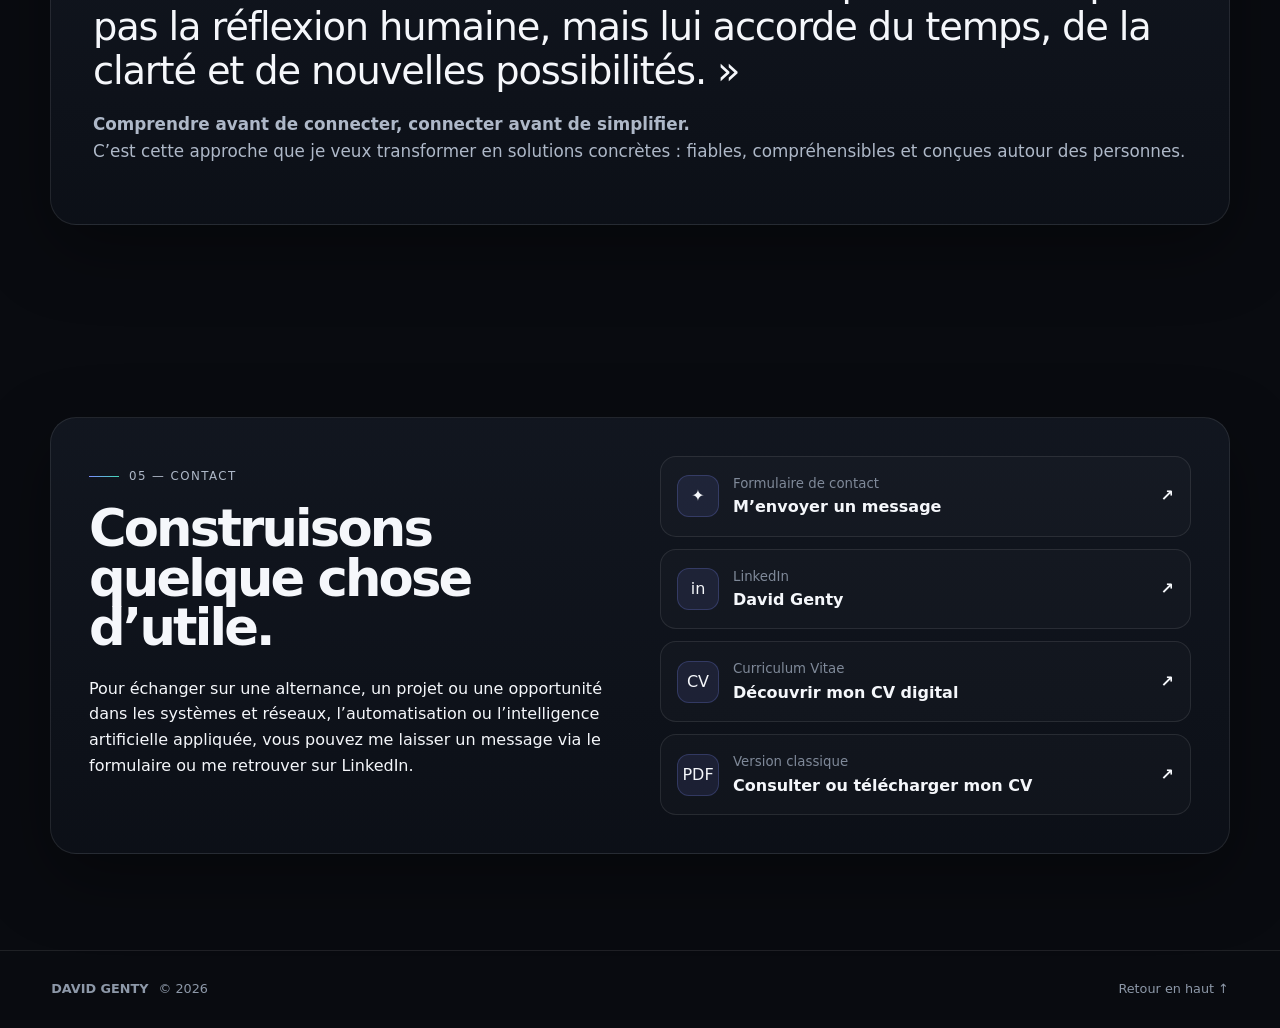
==== commit 9252a33f: "Add files via upload" ====
--- a/index.html
+++ b/index.html
@@ -34,6 +34,7 @@
       <a href="#parcours">Parcours</a>
       <a href="le-coin-des-tests.html">Le coin des tests</a>
       <a href="cv.html">CV digital</a>
+      <a href="cv-pdf.html">CV PDF</a>
       <a class="nav-cta" href="#contact">Contact</a>
     </nav>
   </header>
@@ -323,6 +324,11 @@
             <span><small>Curriculum Vitae</small><strong>Découvrir mon CV digital</strong></span>
             <b>↗</b>
           </a>
+          <a class="contact-link" href="cv-pdf.html">
+            <span class="contact-icon">PDF</span>
+            <span><small>Version classique</small><strong>Consulter ou télécharger mon CV</strong></span>
+            <b>↗</b>
+          </a>
         </div>
       </div>
     </section>
--- a/styles.css
+++ b/styles.css
@@ -112,3 +112,57 @@
   .contact-icon { width:38px; height:38px; flex:0 0 38px; }
   .site-footer { padding-inline:14px; }
 }
+
+/* Refonte locale — accueil panoramique */
+.hero{
+  min-height:auto;
+  grid-template-columns:1fr;
+  gap:30px;
+  align-items:start;
+  padding-top:72px;
+  padding-bottom:68px;
+}
+.hero-copy{max-width:none}
+.hero h1{
+  max-width:1180px;
+  font-size:clamp(3.2rem,6.4vw,5.5rem);
+  line-height:.95;
+}
+.hero-intro{max-width:930px}
+.hero-actions{margin:24px 0 0}
+.hero-visual{width:100%;margin-top:2px}
+.workflow-card{
+  width:100%;
+  max-width:none;
+  height:310px;
+  margin:0;
+}
+.workflow-lines{inset:48px 0 0;height:calc(100% - 48px)}
+.node{width:190px;top:35%}
+.node-need{left:2.5%}
+.node-nocode{left:27.5%}
+.node-ai{left:50.9%;right:auto;width:225px}
+.node-ai strong{white-space:nowrap}
+.node-impact{left:77%;bottom:auto}
+.flow-caption{bottom:14px}
+
+@media (max-width:900px) and (min-width:701px){
+  .hero{gap:26px;padding-top:44px;padding-bottom:54px}
+  .hero h1{font-size:clamp(3.1rem,7.4vw,4.7rem)}
+  .workflow-card{height:290px !important;max-width:none}
+  .node{width:160px;top:34% !important}
+  .node-need{left:2% !important}
+  .node-nocode{left:26.5% !important;transform:none !important}
+  .node-ai{left:49% !important;right:auto !important;width:180px}
+  .node-impact{left:75.5% !important;bottom:auto !important;transform:none !important}
+}
+
+@media (max-width:700px){
+  .hero{gap:26px;padding-top:28px;padding-bottom:52px}
+  .hero h1{font-size:clamp(2.75rem,13vw,4.1rem)}
+  .workflow-card{height:auto !important;max-width:680px;margin-inline:auto;padding-bottom:18px;overflow:visible}
+  .workflow-lines{display:none}
+  .node{position:relative !important;inset:auto !important;transform:none !important;width:auto;margin:12px 14px 0}
+  .node-need,.node-ai,.node-nocode,.node-impact{left:auto !important;right:auto !important;top:auto !important;bottom:auto !important}
+  .flow-caption{position:relative !important;inset:auto !important;margin:18px 14px 0;padding-top:14px;border-top:1px solid var(--line)}
+}
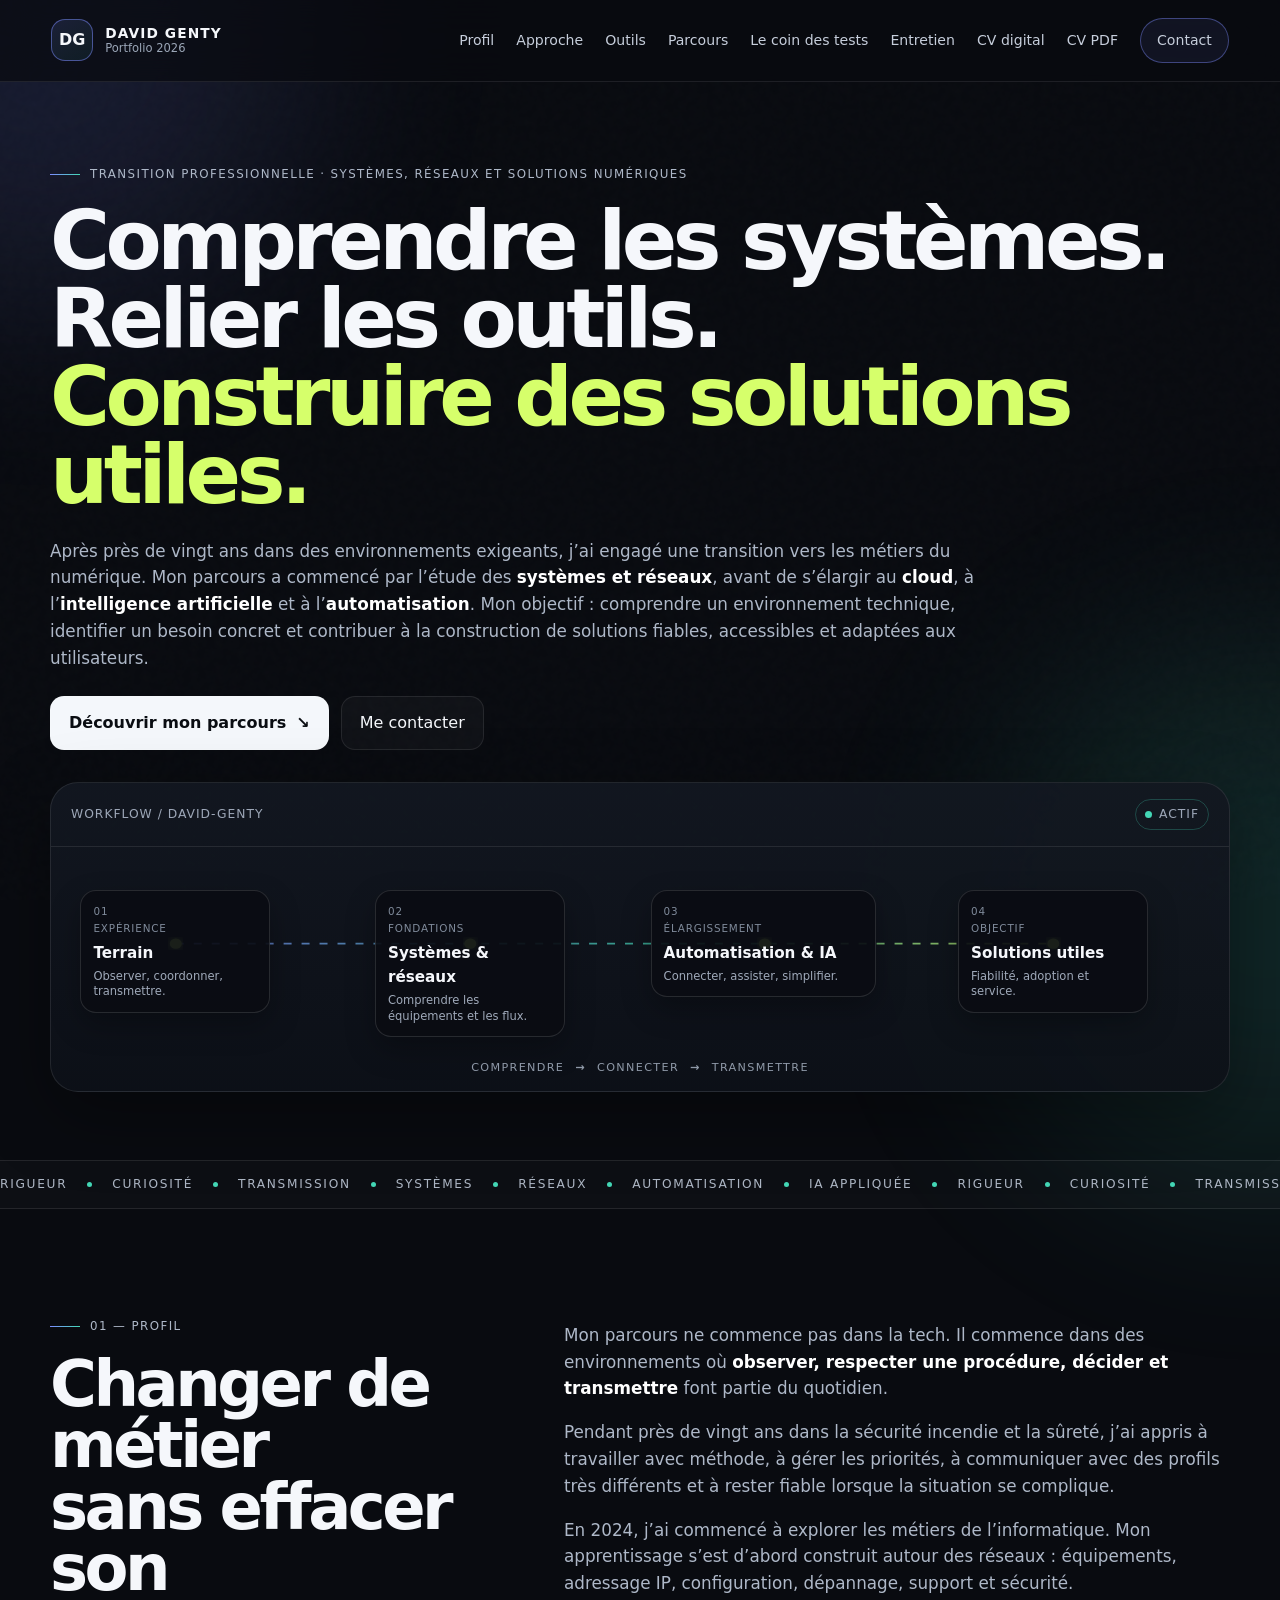
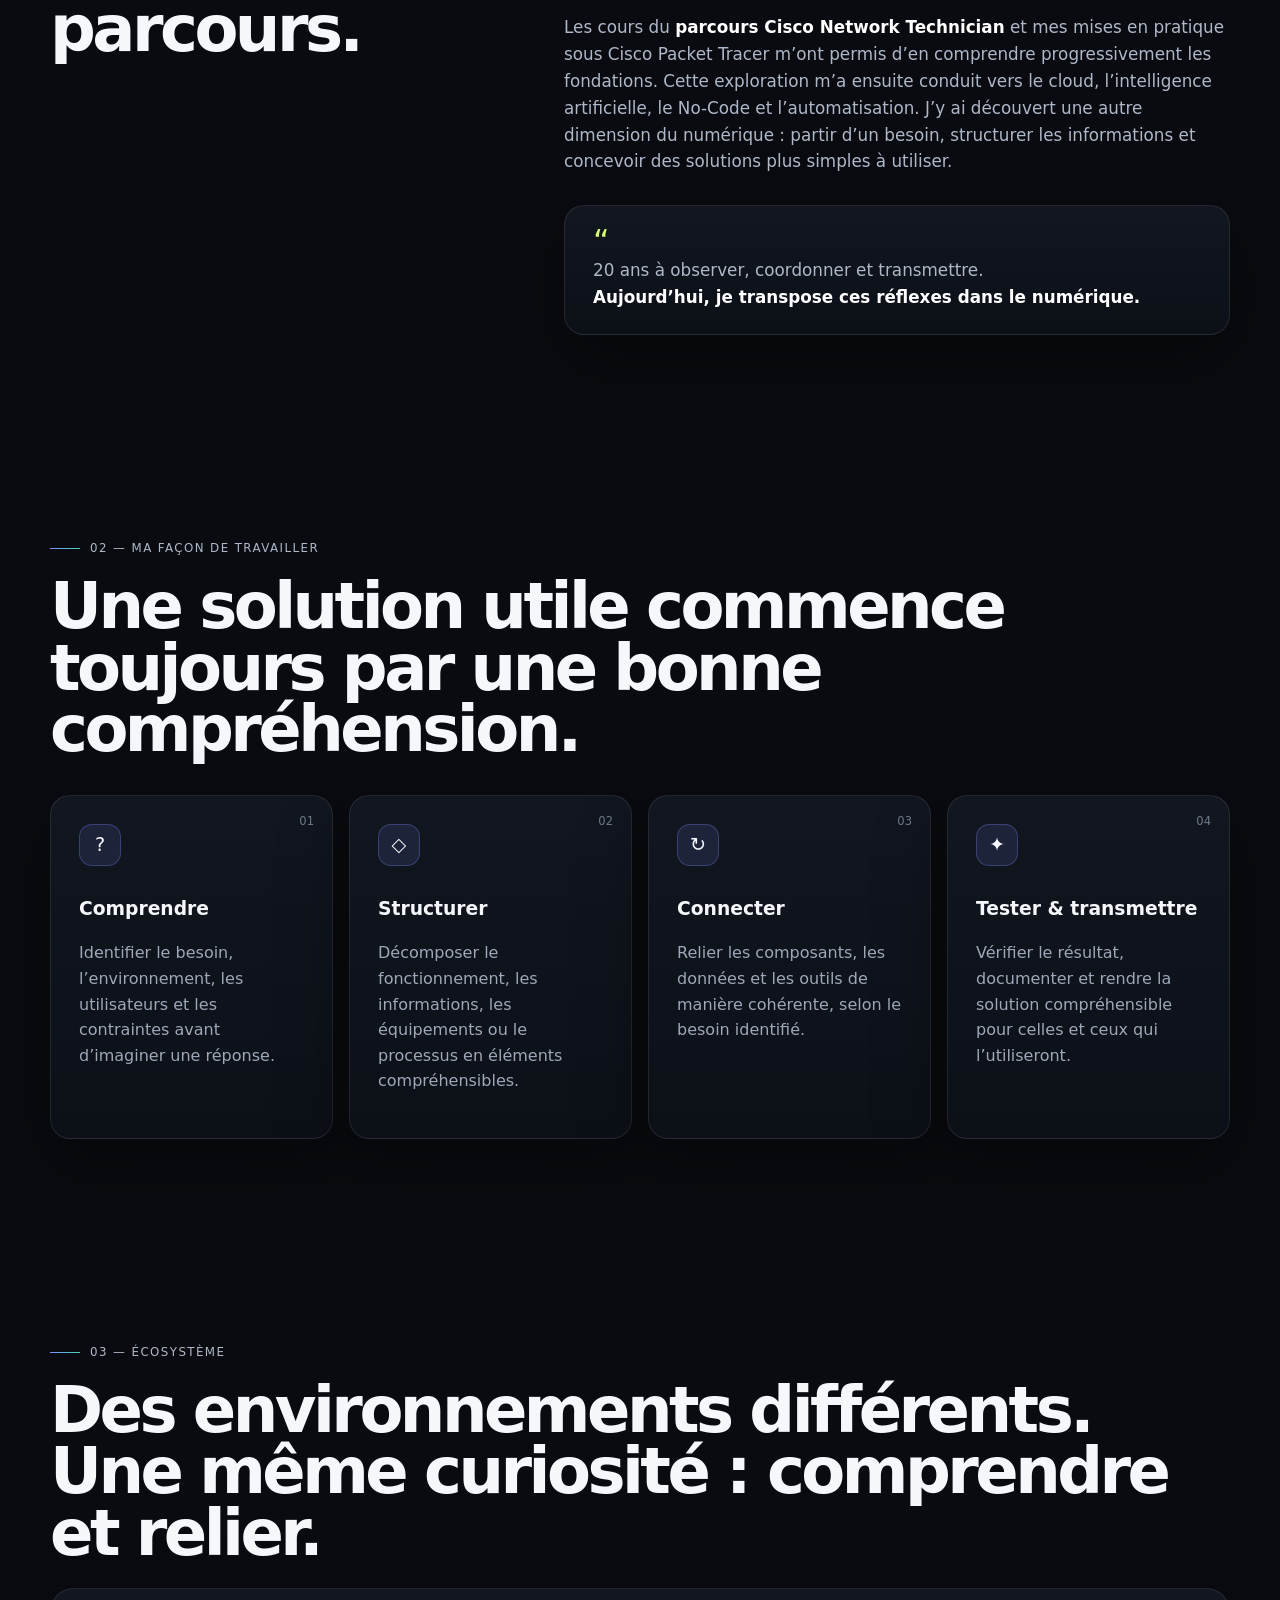
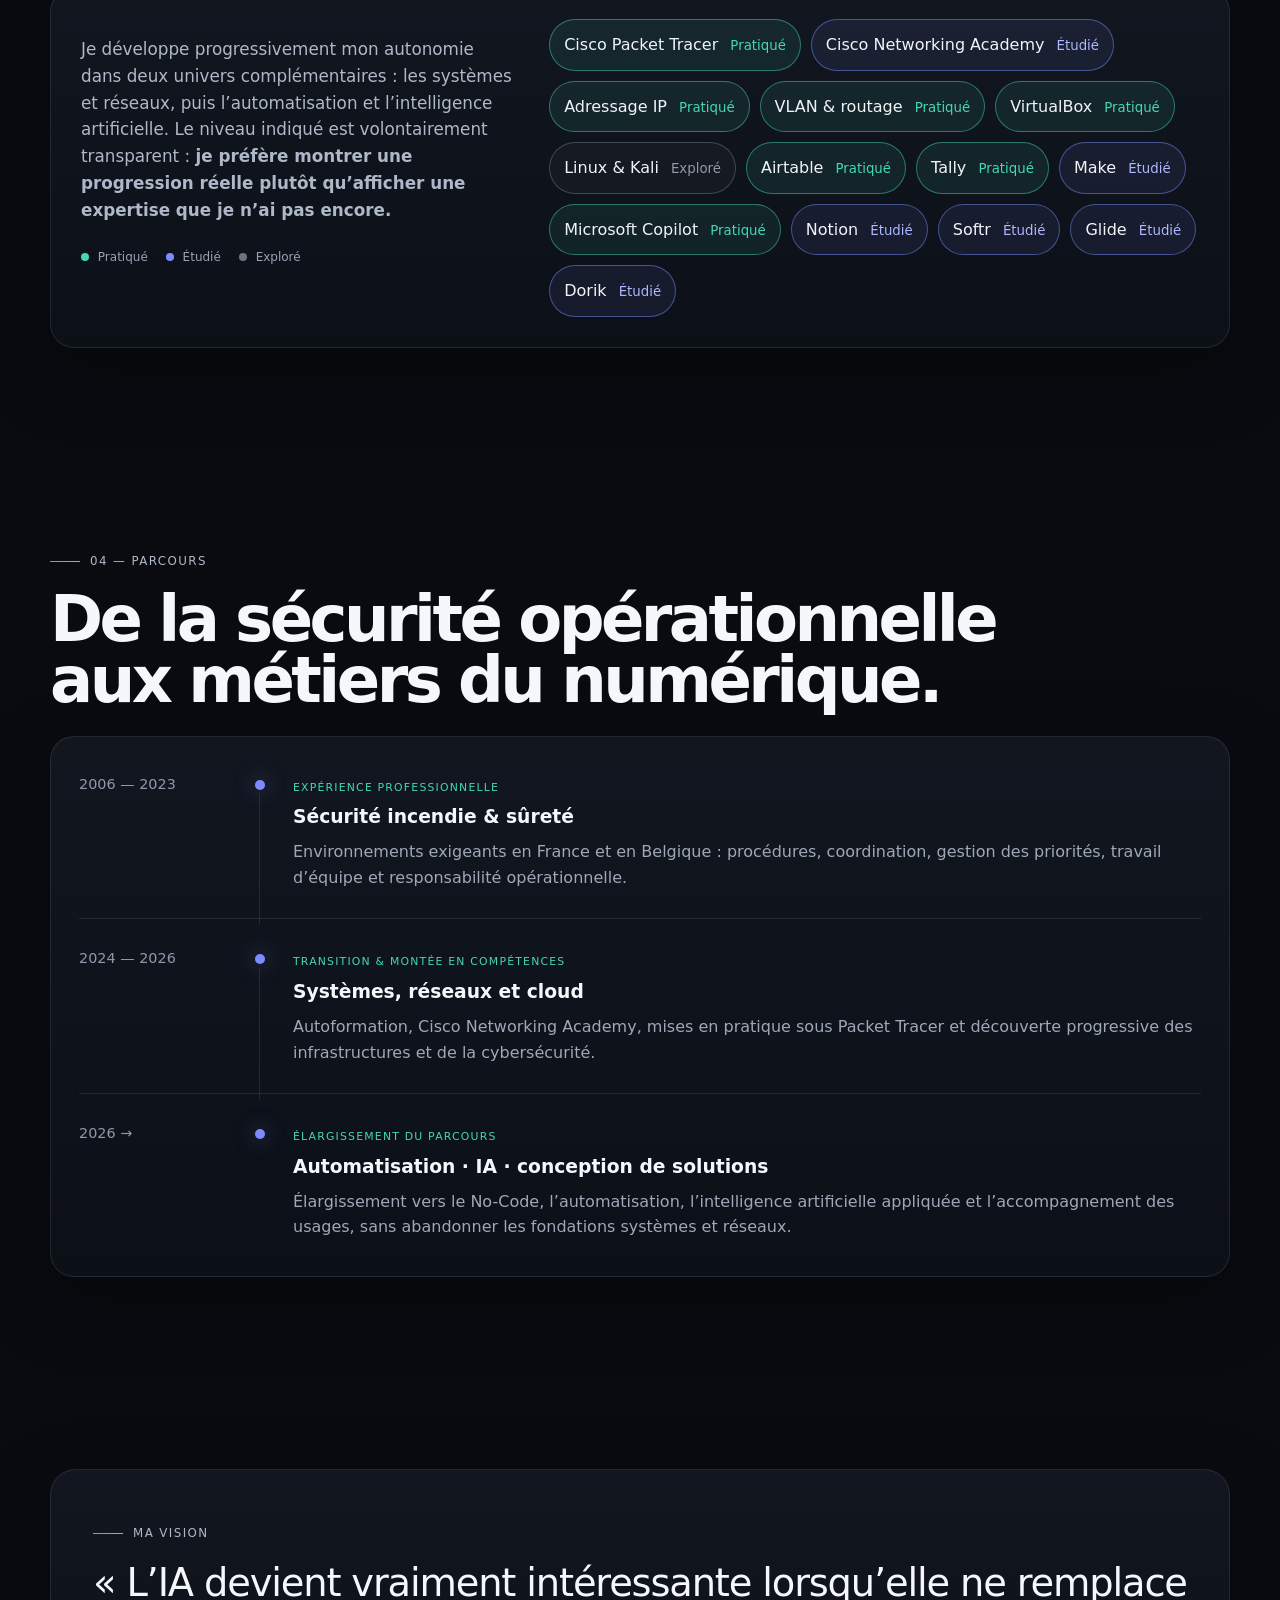
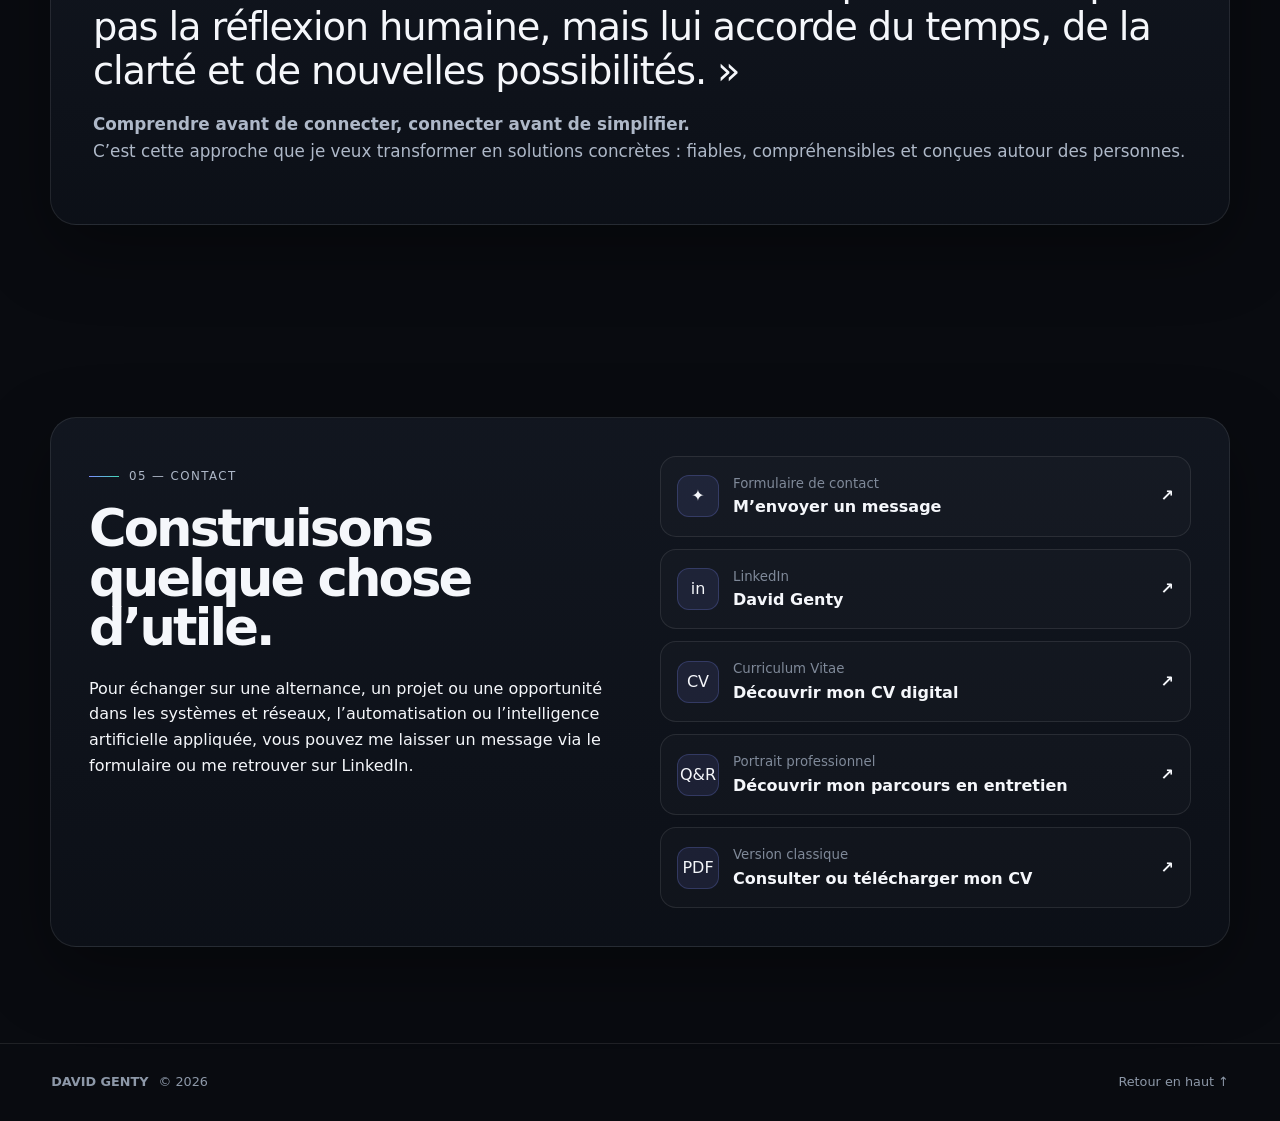
==== commit 7778c1bb: "Ajoute l’entretien professionnel au portfolio" ====
--- a/index.html
+++ b/index.html
@@ -33,6 +33,7 @@
       <a href="#outils">Outils</a>
       <a href="#parcours">Parcours</a>
       <a href="le-coin-des-tests.html">Le coin des tests</a>
+      <a href="interview.html">Entretien</a>
       <a href="cv.html">CV digital</a>
       <a href="cv-pdf.html">CV PDF</a>
       <a class="nav-cta" href="#contact">Contact</a>
@@ -324,6 +325,11 @@
             <span><small>Curriculum Vitae</small><strong>Découvrir mon CV digital</strong></span>
             <b>↗</b>
           </a>
+          <a class="contact-link" href="interview.html">
+            <span class="contact-icon">Q&amp;R</span>
+            <span><small>Portrait professionnel</small><strong>Découvrir mon parcours en entretien</strong></span>
+            <b>↗</b>
+          </a>
           <a class="contact-link" href="cv-pdf.html">
             <span class="contact-icon">PDF</span>
             <span><small>Version classique</small><strong>Consulter ou télécharger mon CV</strong></span>
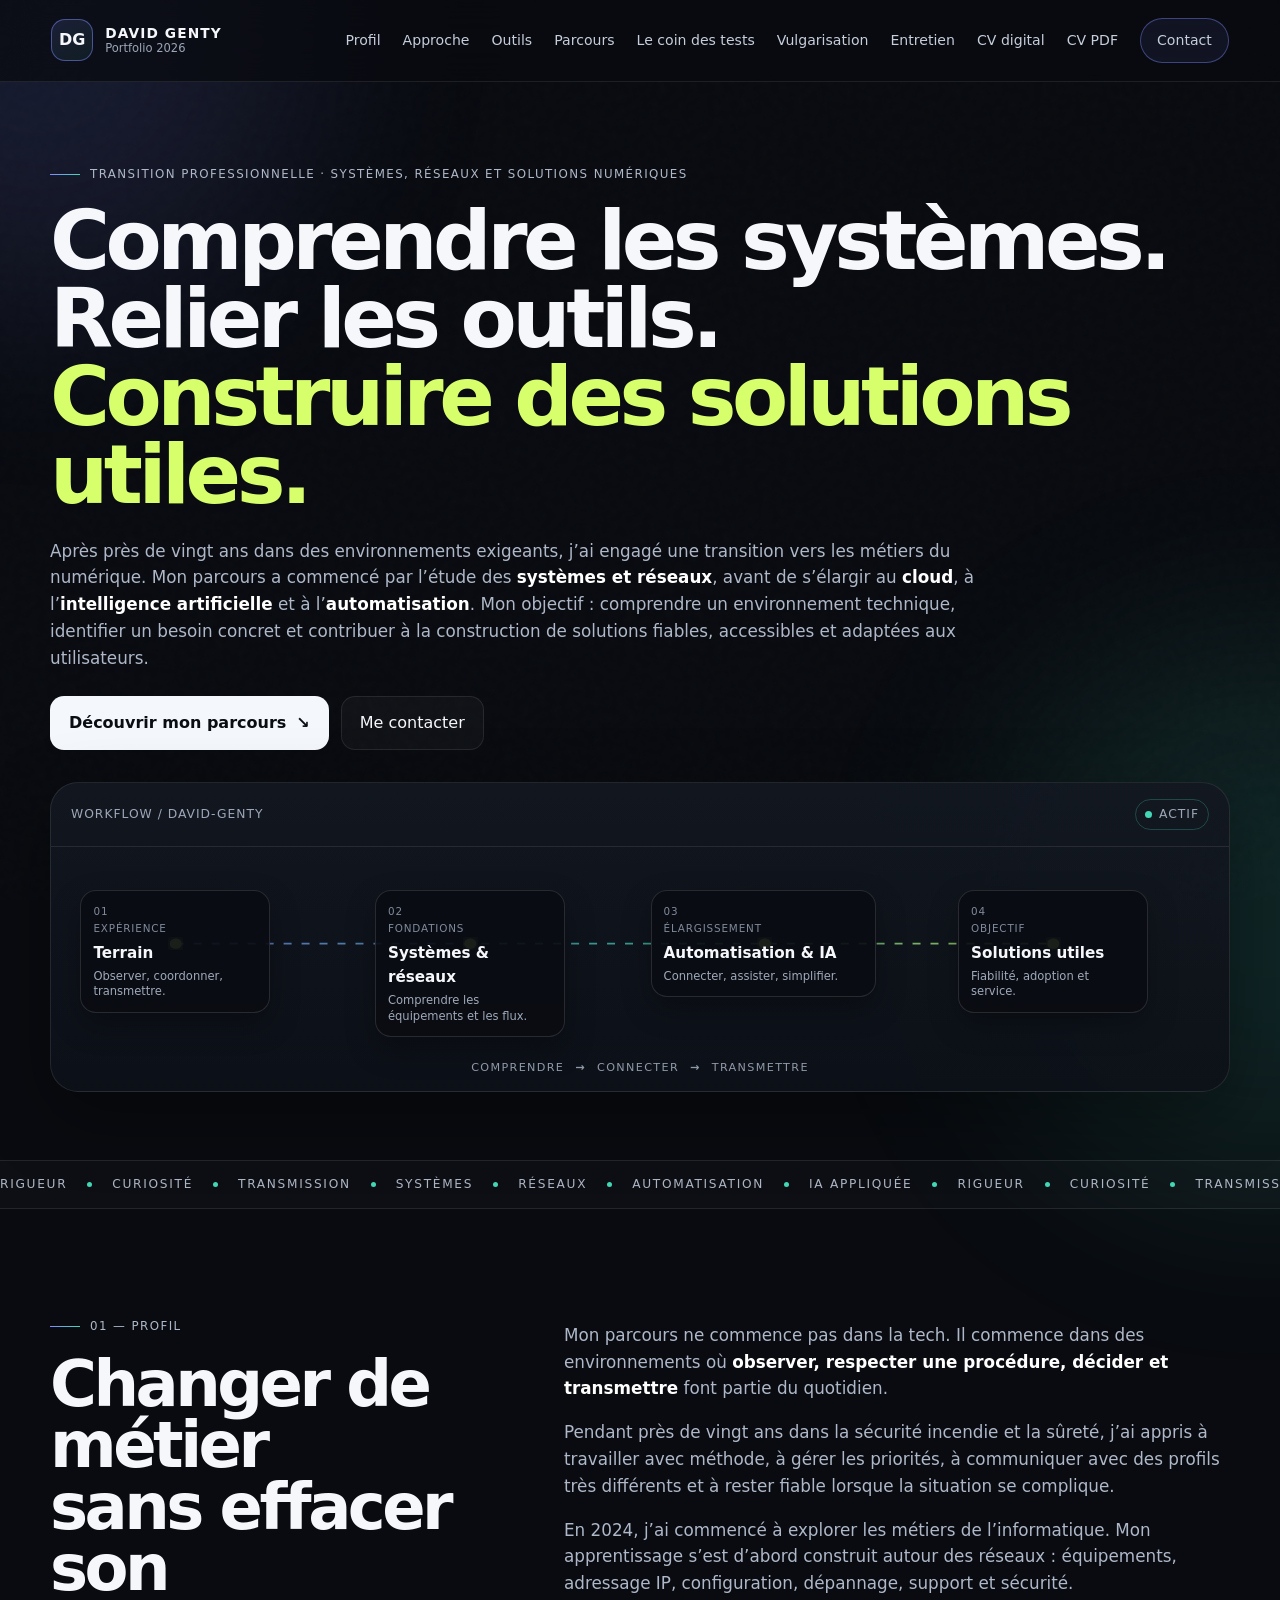
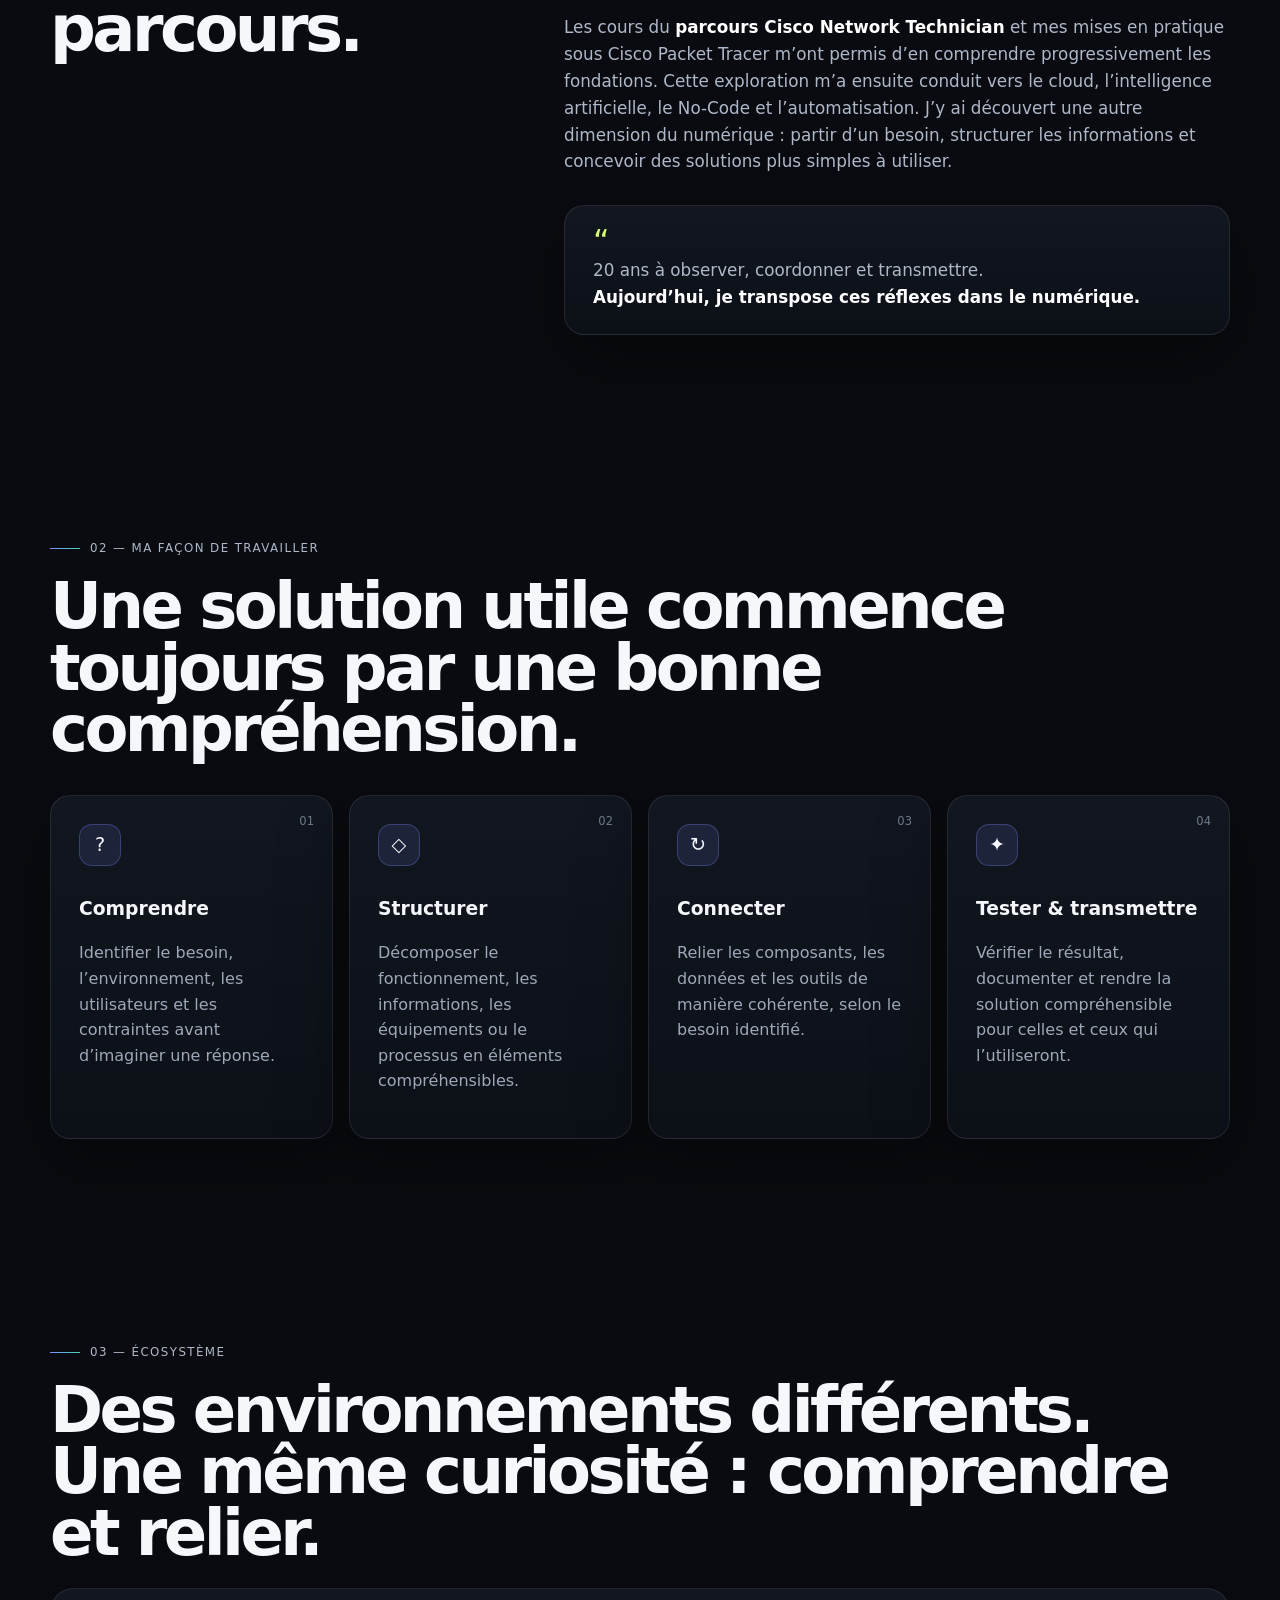
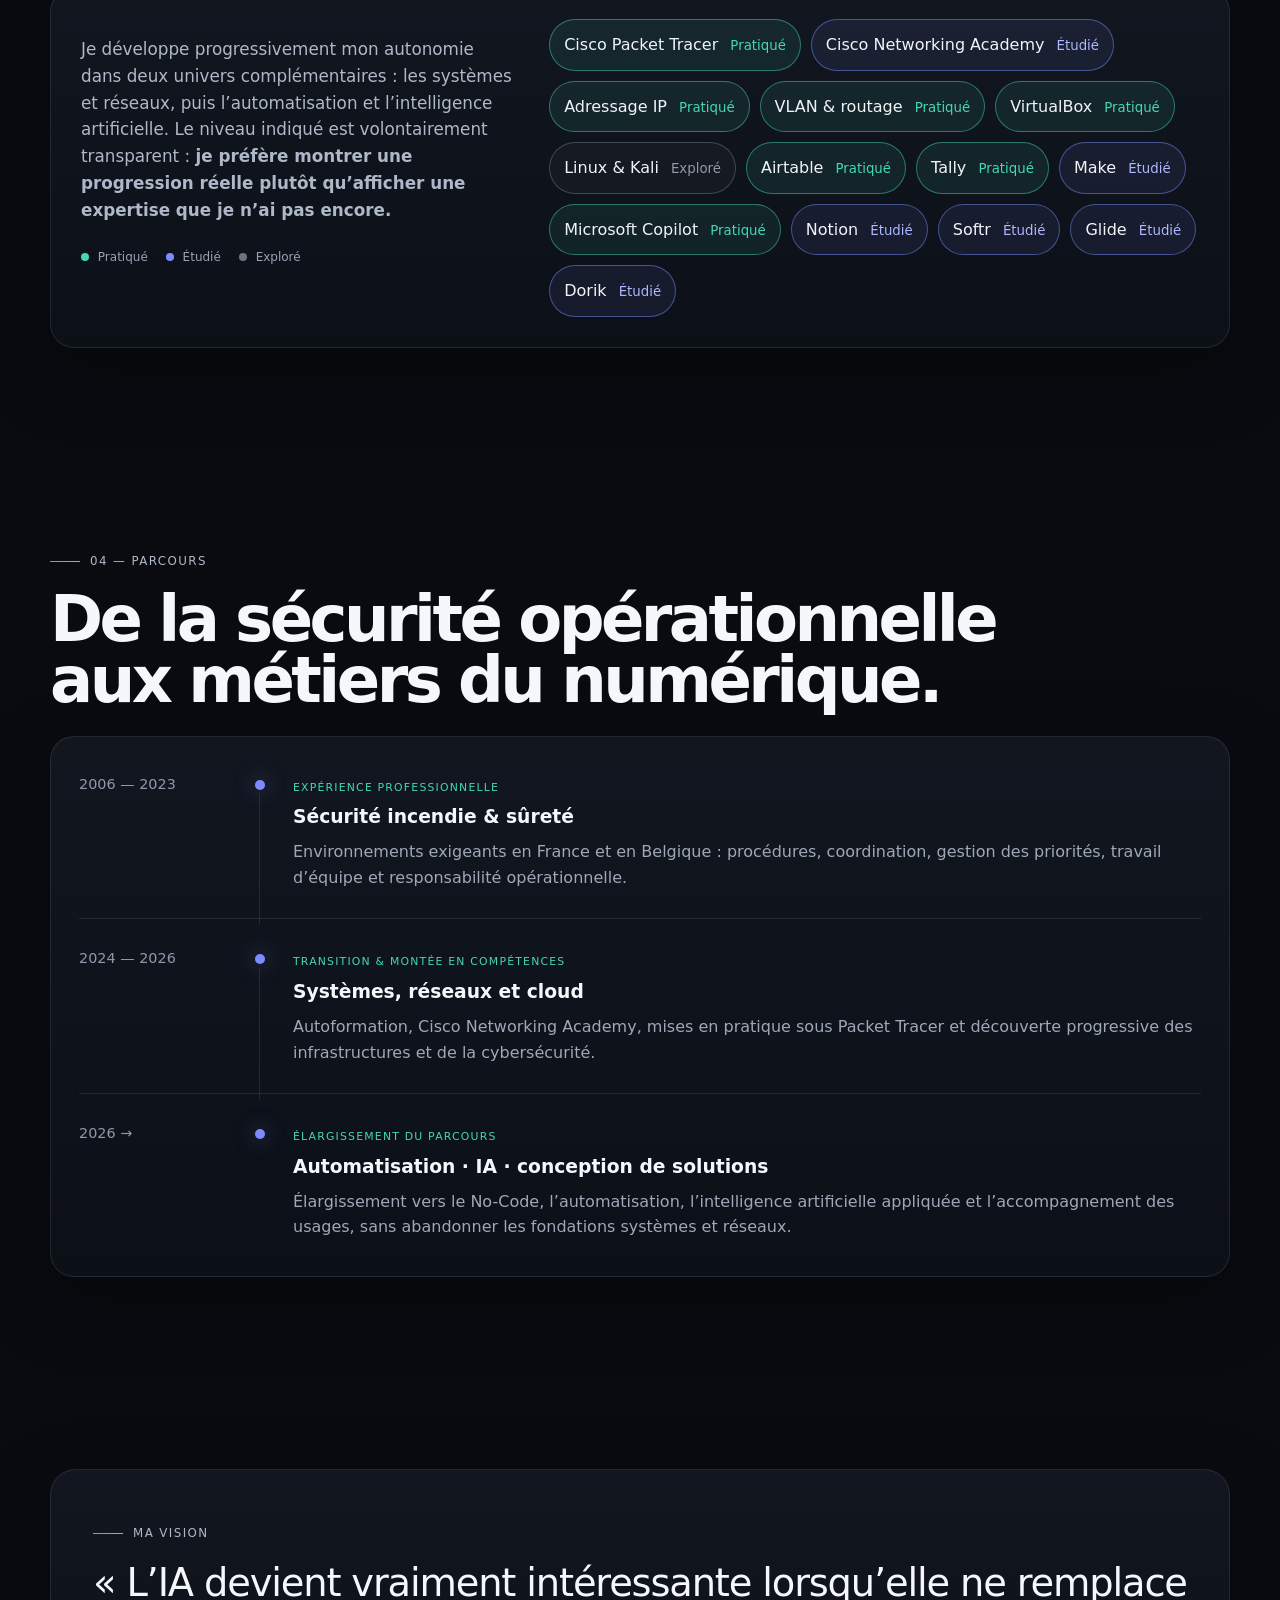
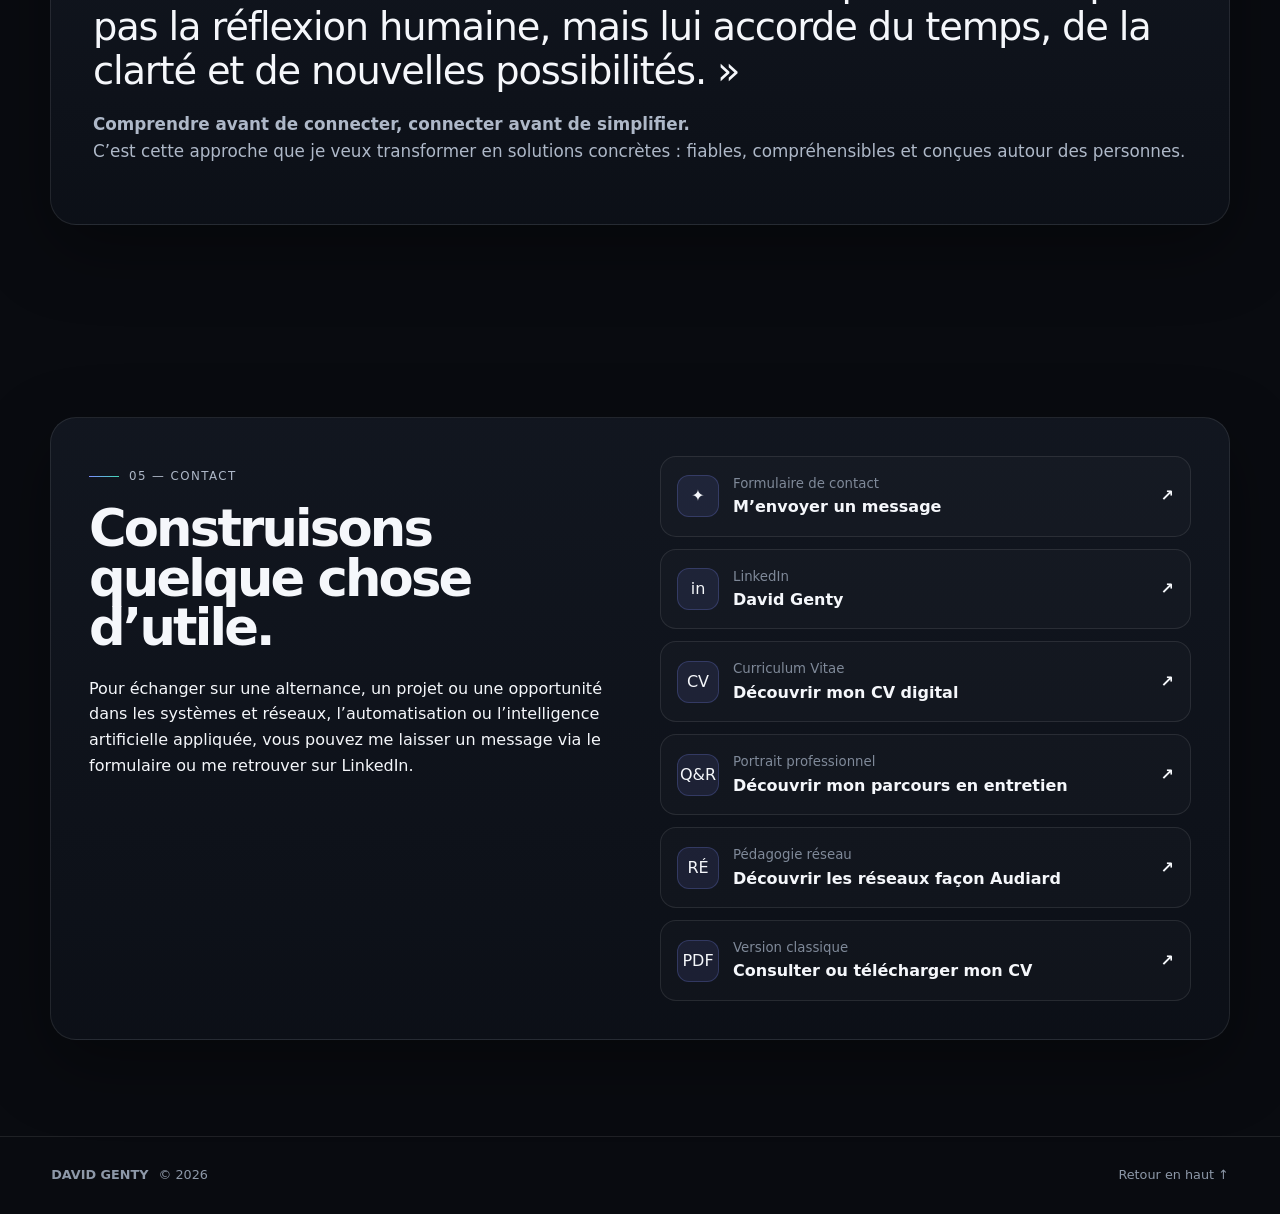
==== commit 2ae82e6e: "Ajoute la page de vulgarisation des réseaux" ====
--- a/index.html
+++ b/index.html
@@ -33,6 +33,7 @@
       <a href="#outils">Outils</a>
       <a href="#parcours">Parcours</a>
       <a href="le-coin-des-tests.html">Le coin des tests</a>
+      <a href="vulgarisation/index.html">Vulgarisation</a>
       <a href="interview.html">Entretien</a>
       <a href="cv.html">CV digital</a>
       <a href="cv-pdf.html">CV PDF</a>
@@ -330,6 +331,11 @@
             <span><small>Portrait professionnel</small><strong>Découvrir mon parcours en entretien</strong></span>
             <b>↗</b>
           </a>
+          <a class="contact-link" href="vulgarisation/index.html">
+            <span class="contact-icon">RÉ</span>
+            <span><small>Pédagogie réseau</small><strong>Découvrir les réseaux façon Audiard</strong></span>
+            <b>↗</b>
+          </a>
           <a class="contact-link" href="cv-pdf.html">
             <span class="contact-icon">PDF</span>
             <span><small>Version classique</small><strong>Consulter ou télécharger mon CV</strong></span>
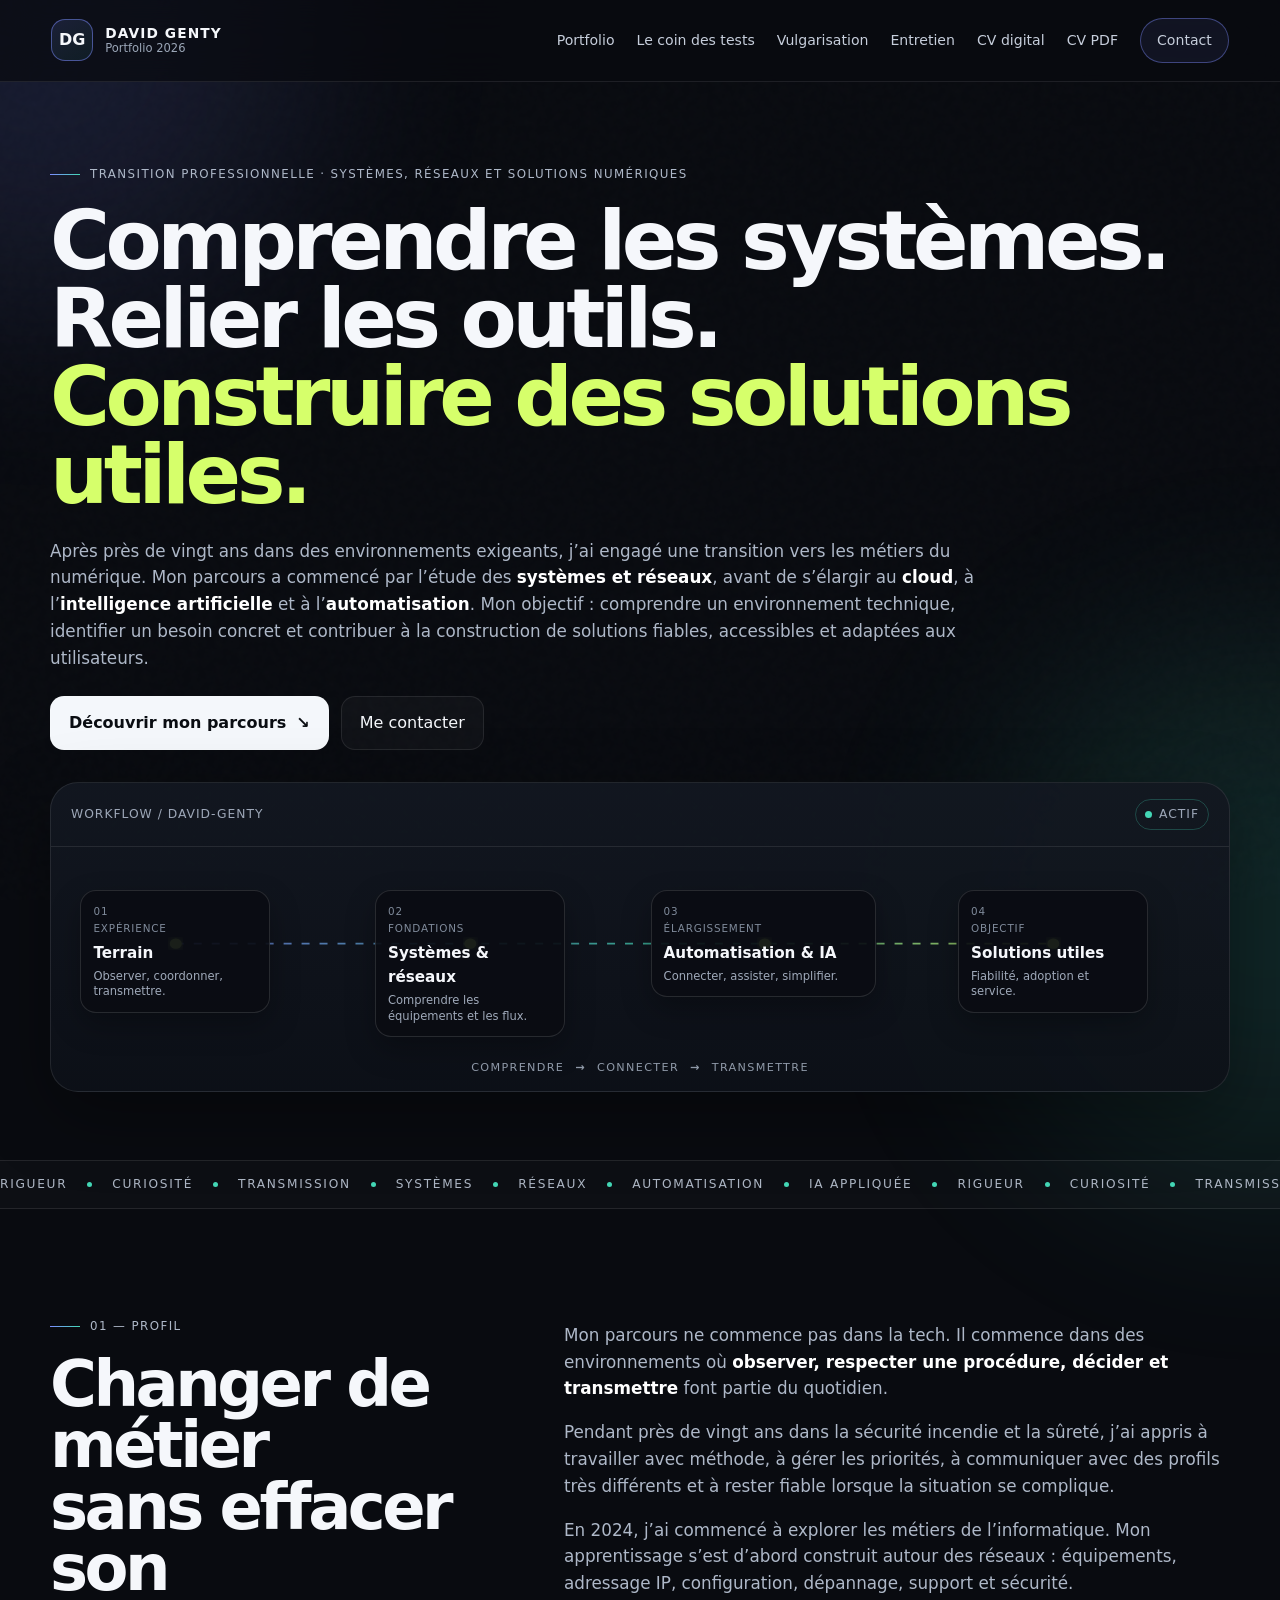
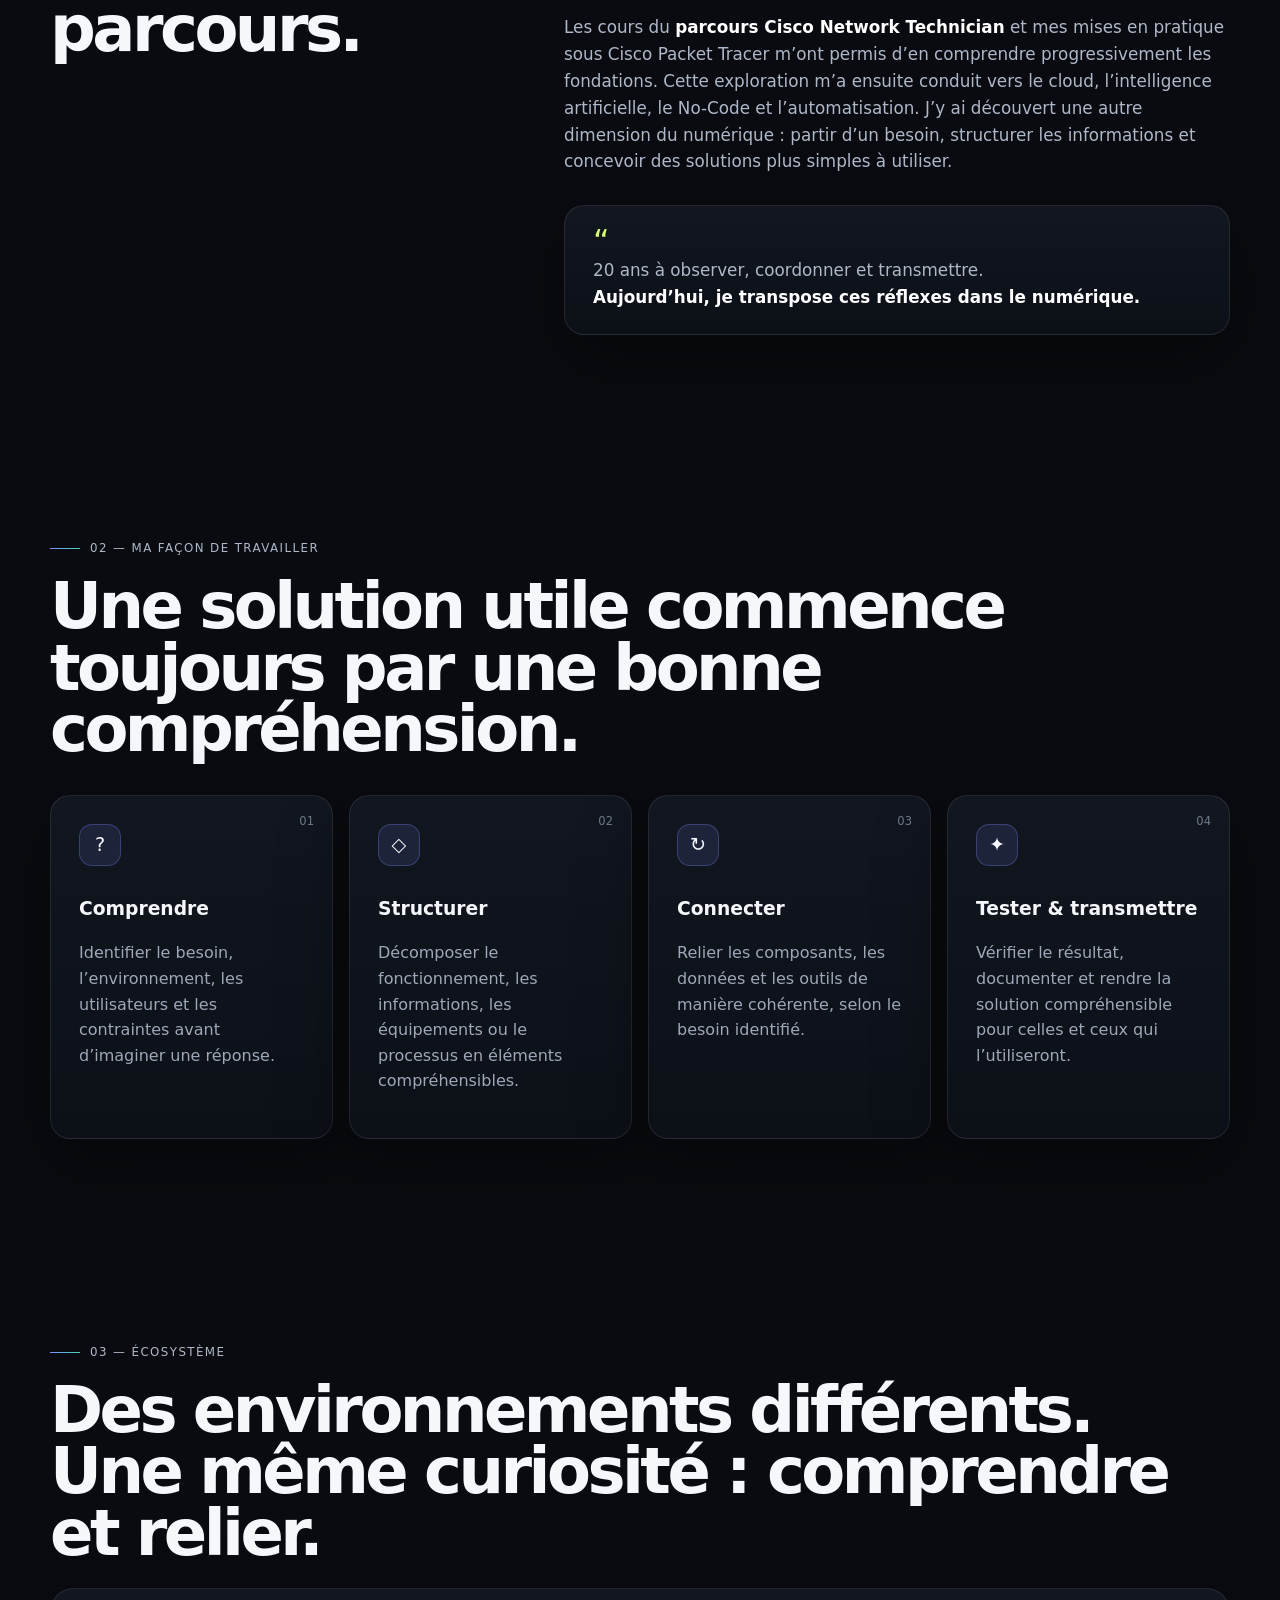
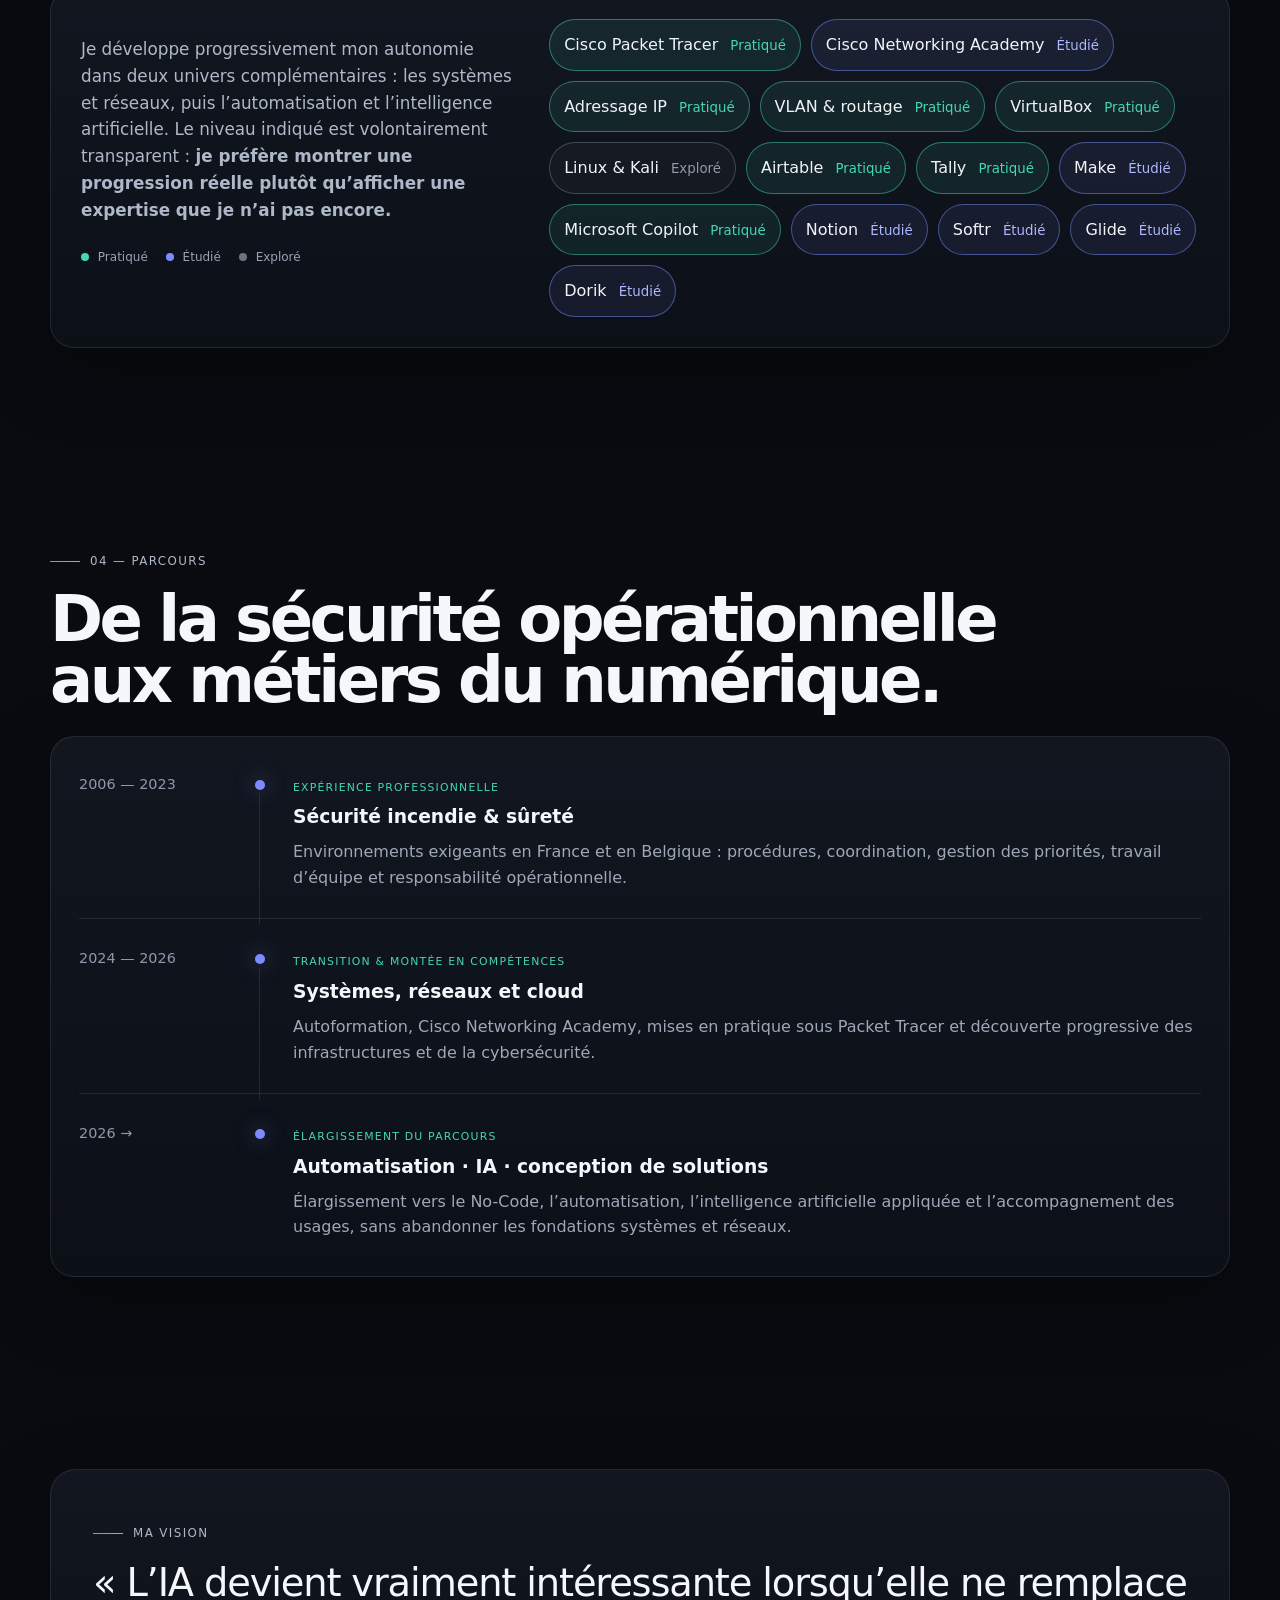
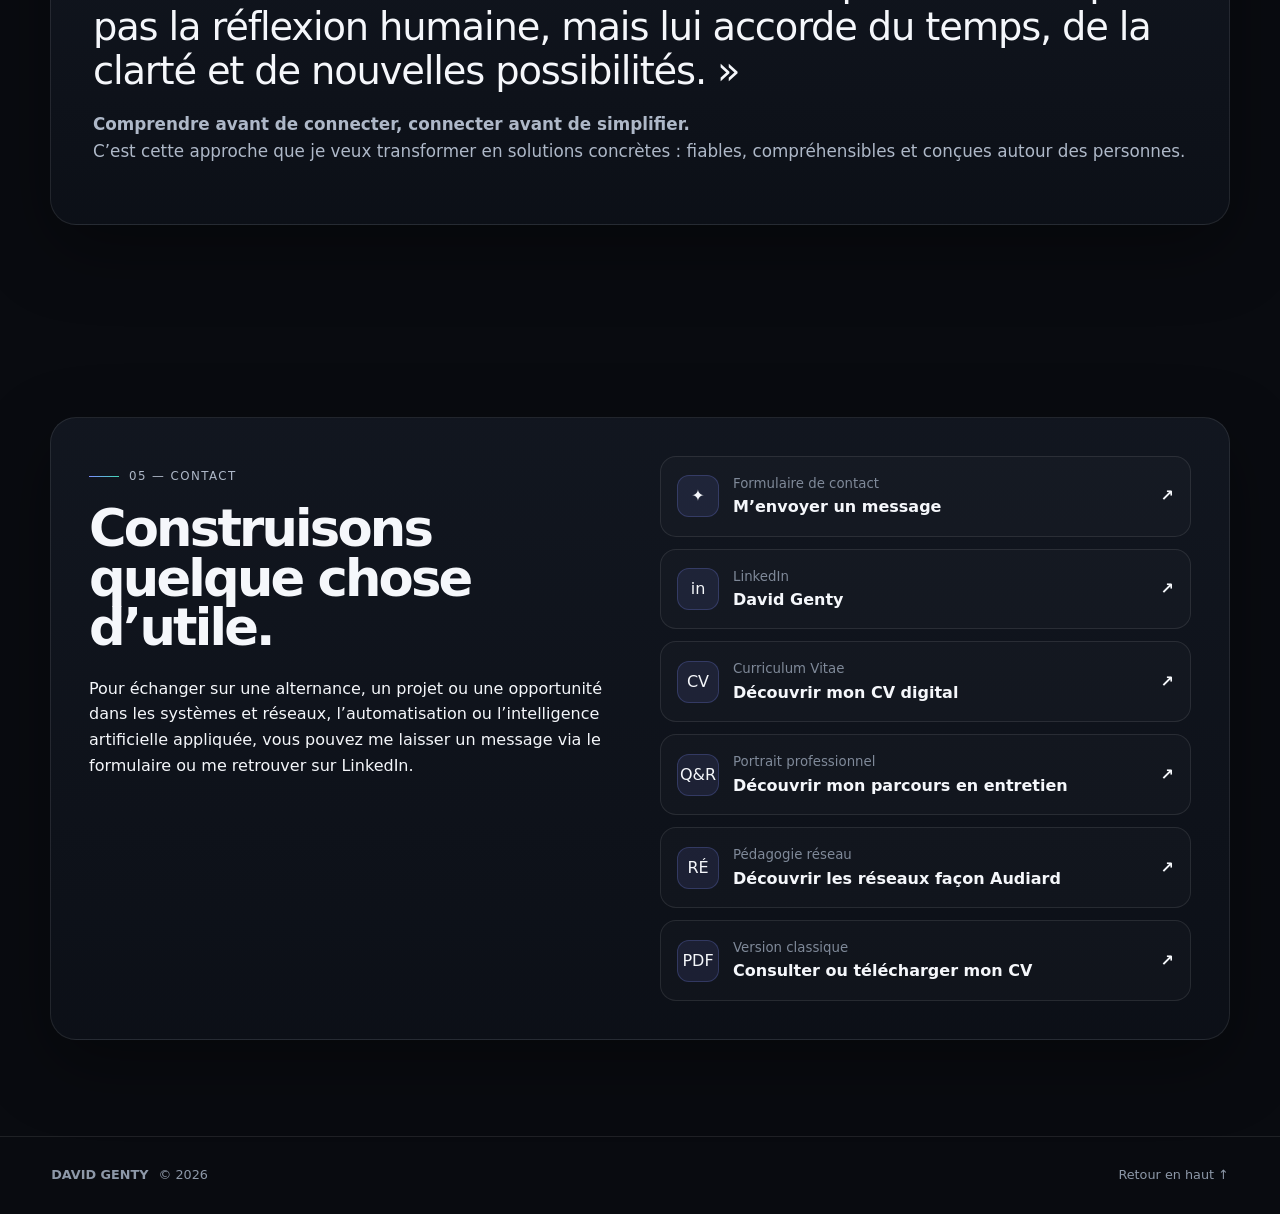
==== commit 70a1738f: "Simplifie la navigation principale du portfolio" ====
--- a/index.html
+++ b/index.html
@@ -28,10 +28,7 @@
     </button>
 
     <nav class="main-nav" aria-label="Navigation principale">
-      <a href="#profil">Profil</a>
-      <a href="#approche">Approche</a>
-      <a href="#outils">Outils</a>
-      <a href="#parcours">Parcours</a>
+        <a href="#top">Portfolio</a>
       <a href="le-coin-des-tests.html">Le coin des tests</a>
       <a href="vulgarisation/index.html">Vulgarisation</a>
       <a href="interview.html">Entretien</a>
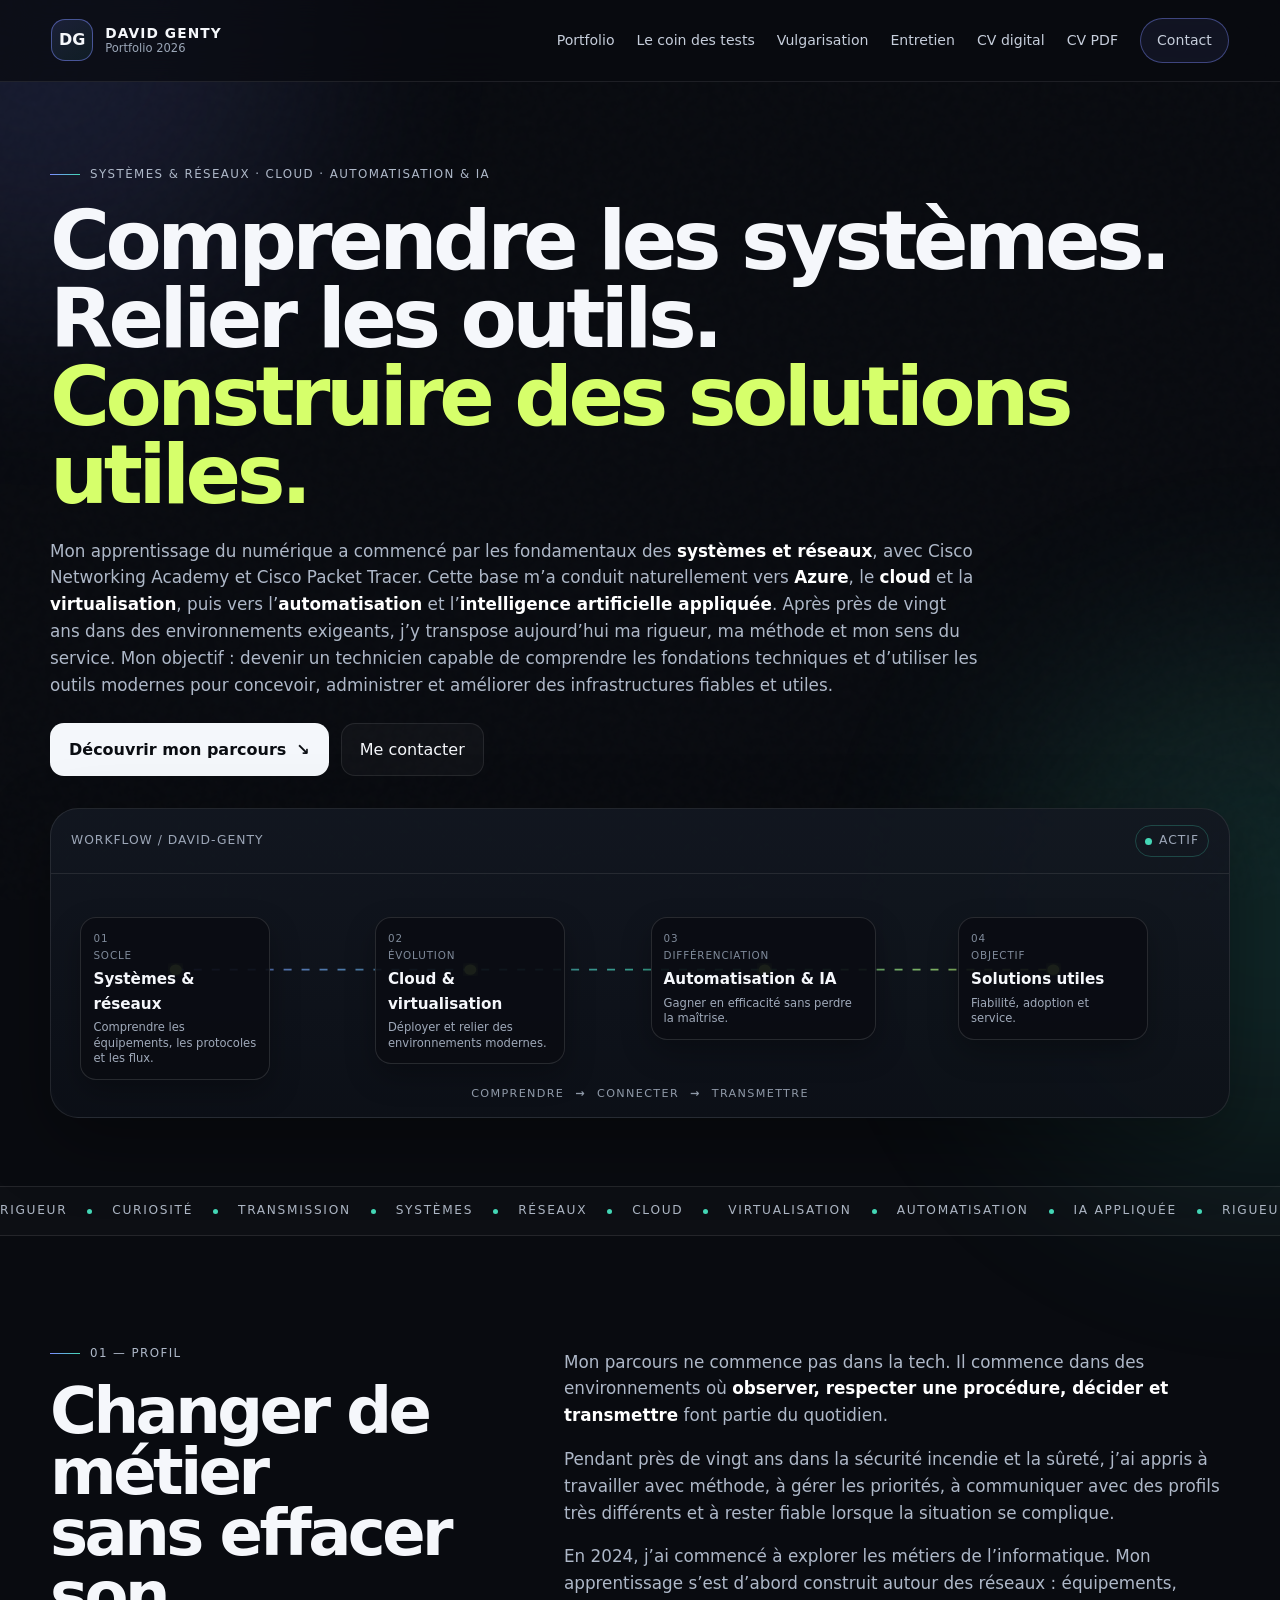
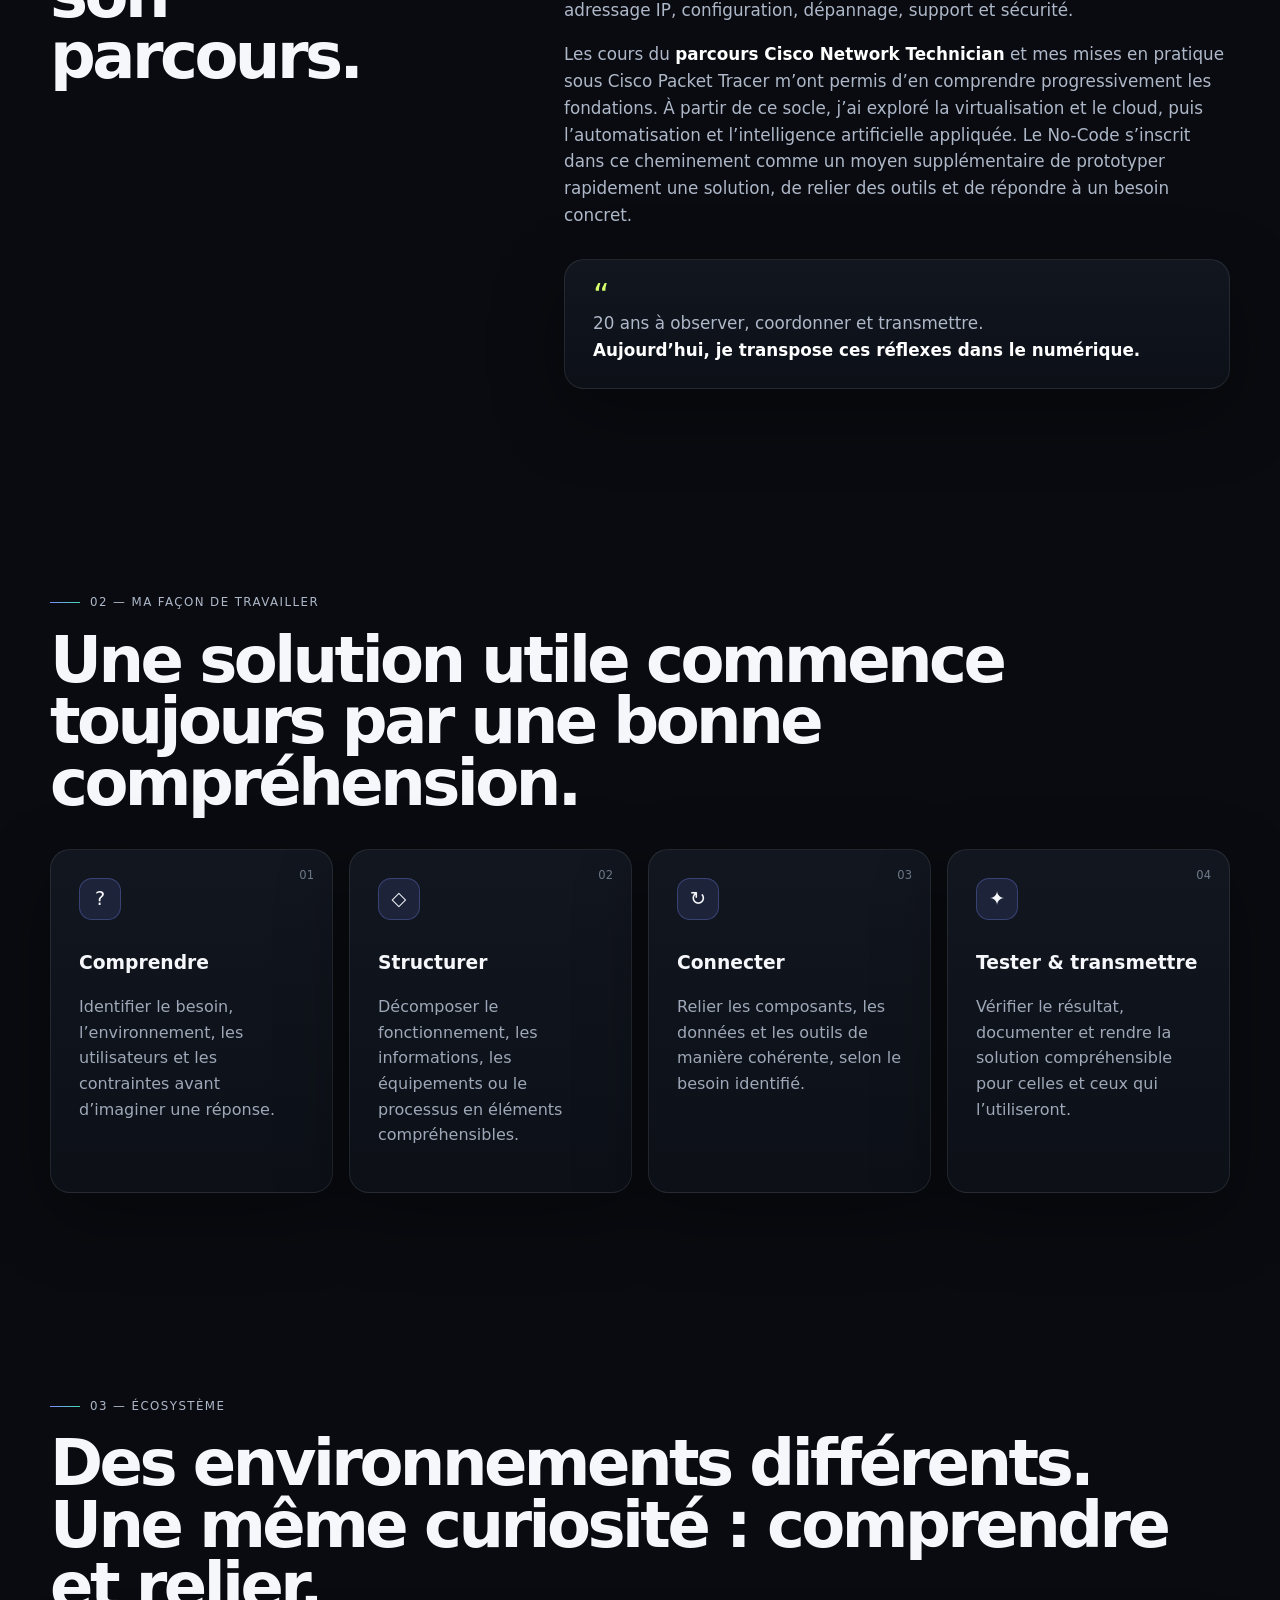
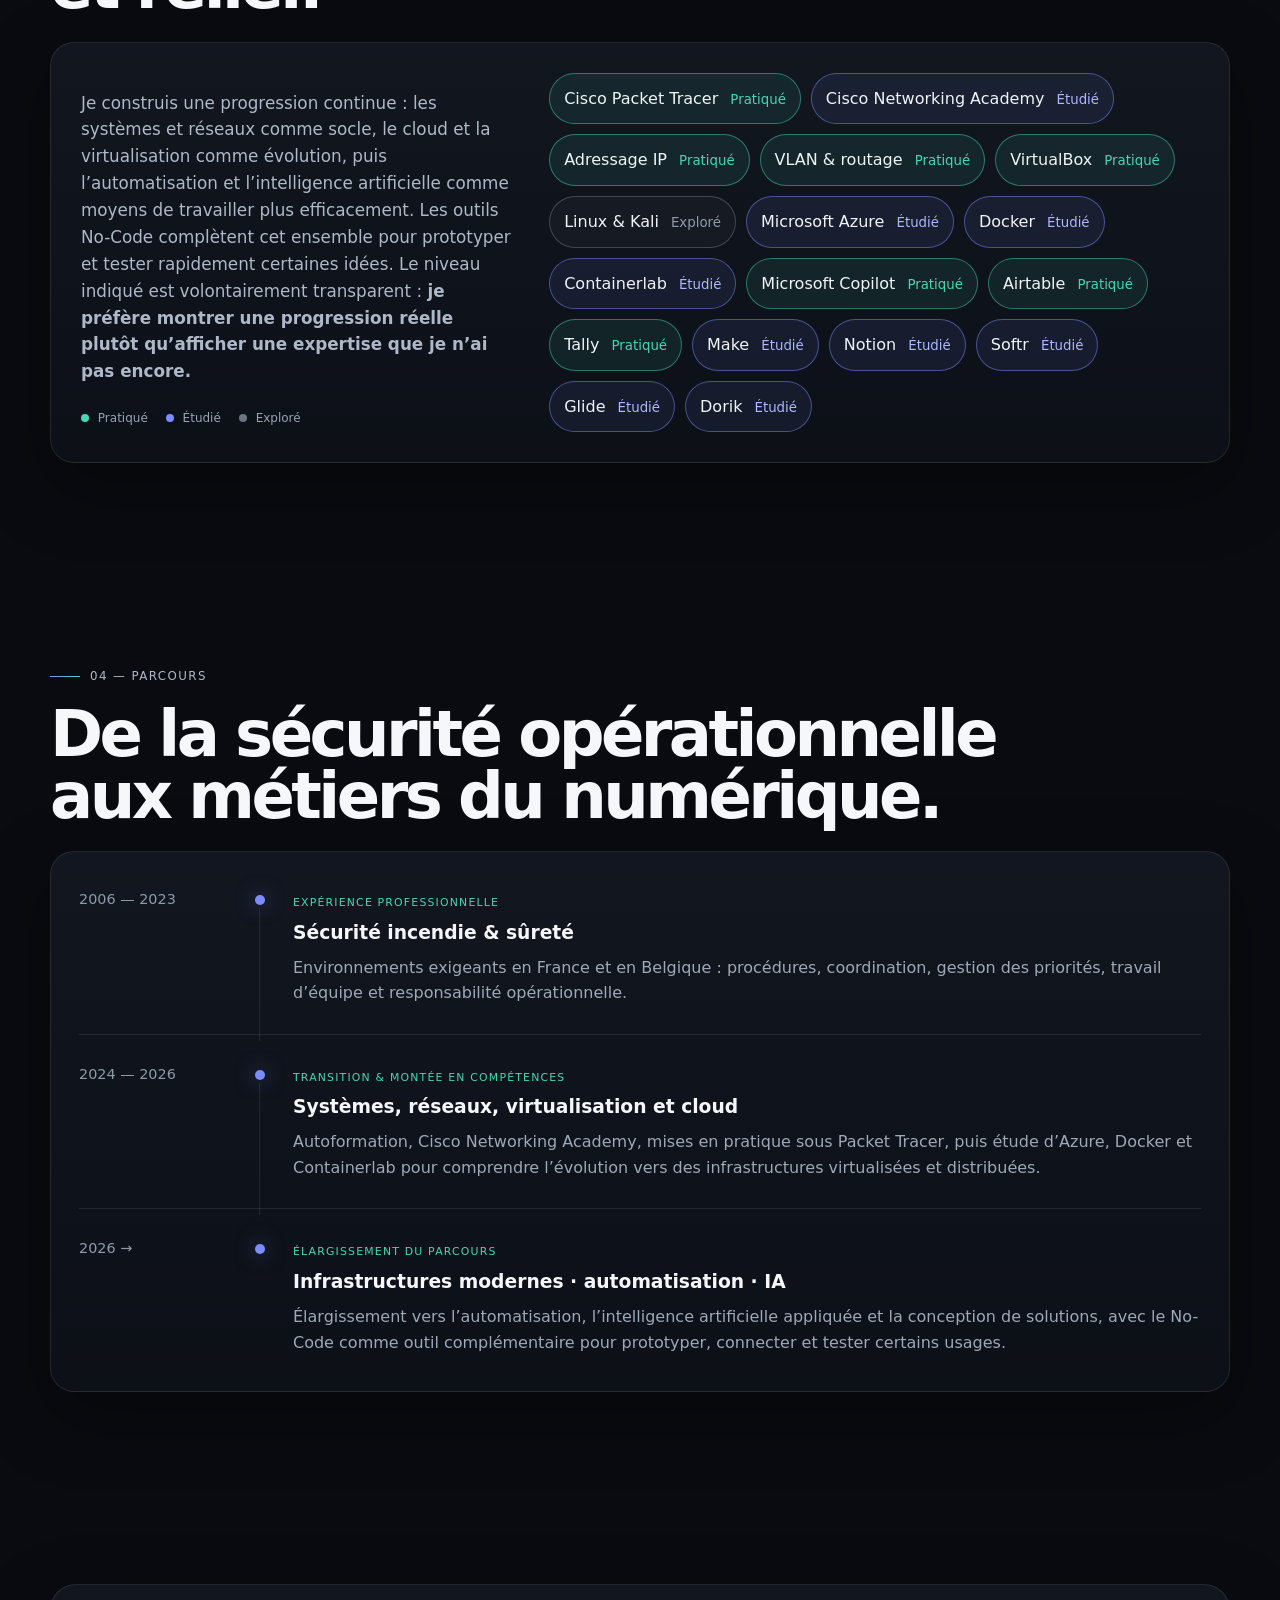
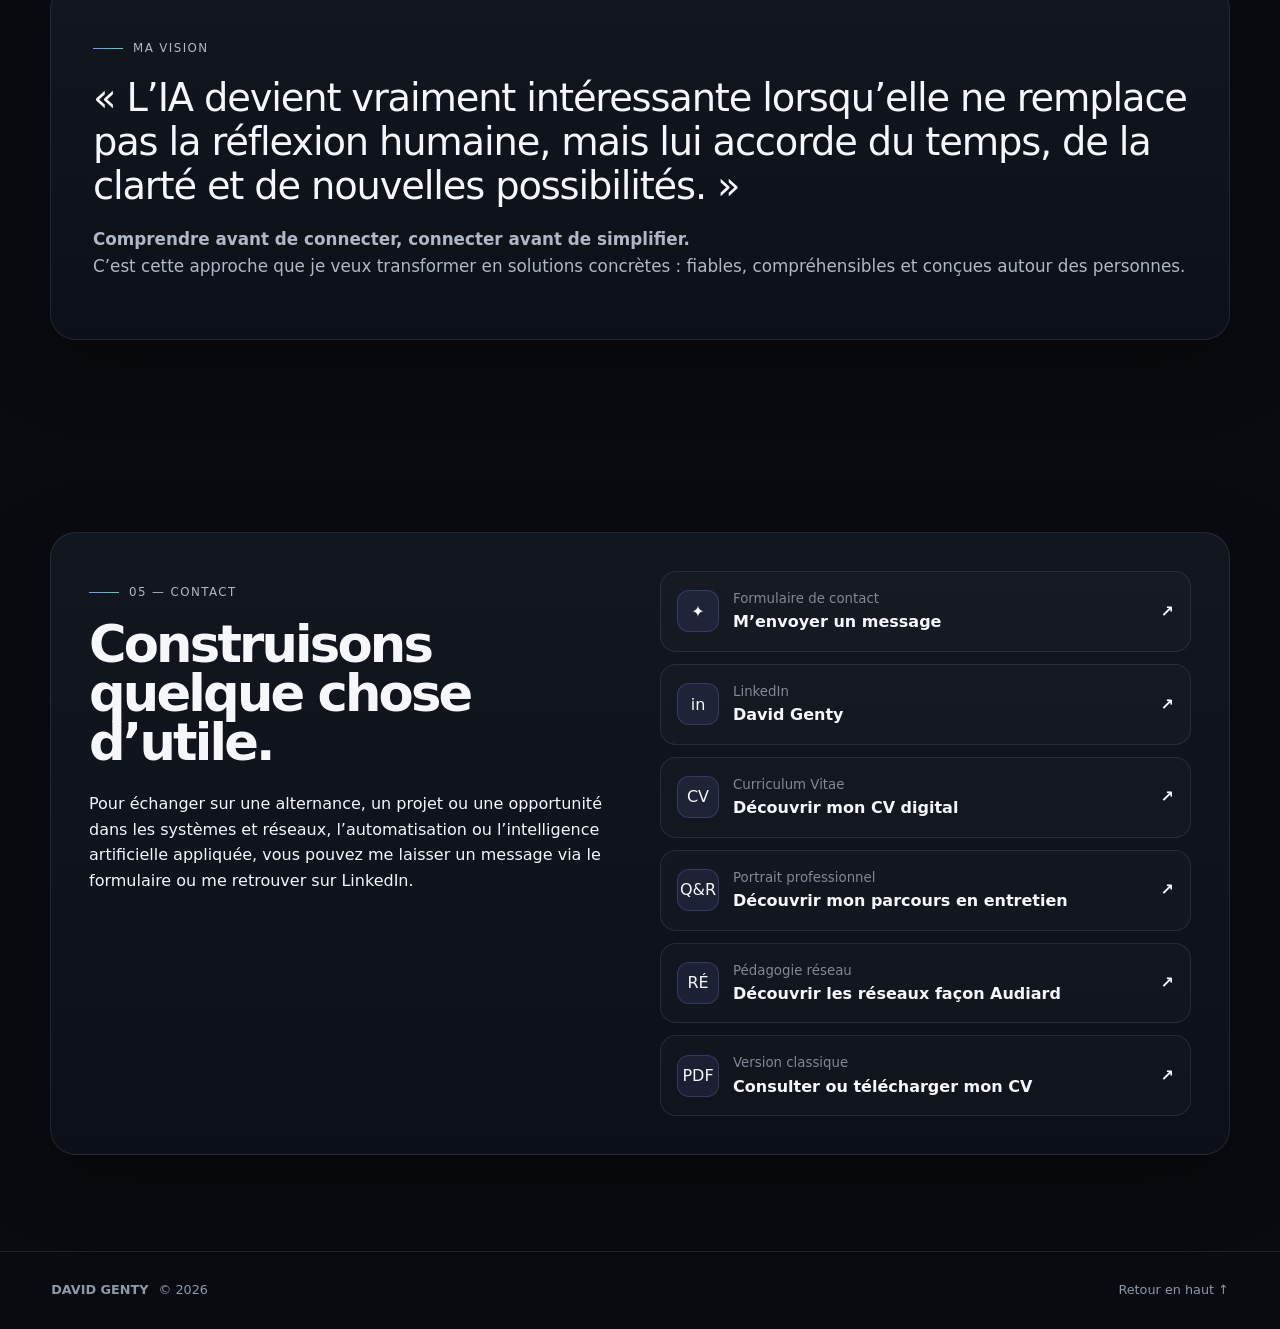
==== commit c2e35b5f: "Clarifie la progression du réseau vers le cloud et l’IA" ====
--- a/index.html
+++ b/index.html
@@ -41,16 +41,17 @@
   <main>
     <section class="hero section-shell" aria-labelledby="hero-title">
       <div class="hero-copy reveal">
-        <p class="eyebrow"><span></span> Transition professionnelle · Systèmes, réseaux et solutions numériques</p>
+        <p class="eyebrow"><span></span> Systèmes & réseaux · Cloud · Automatisation & IA</p>
         <h1 id="hero-title">
           Comprendre les systèmes. Relier les outils.<br />
           <em>Construire des solutions utiles.</em>
         </h1>
         <p class="hero-intro">
-          Après près de vingt ans dans des environnements exigeants, j’ai engagé une transition vers les métiers du numérique.
-          Mon parcours a commencé par l’étude des <strong>systèmes et réseaux</strong>, avant de s’élargir au <strong>cloud</strong>,
-          à l’<strong>intelligence artificielle</strong> et à l’<strong>automatisation</strong>.
-          Mon objectif : comprendre un environnement technique, identifier un besoin concret et contribuer à la construction de solutions fiables, accessibles et adaptées aux utilisateurs.
+          Mon apprentissage du numérique a commencé par les fondamentaux des <strong>systèmes et réseaux</strong>,
+          avec Cisco Networking Academy et Cisco Packet Tracer. Cette base m’a conduit naturellement vers <strong>Azure</strong>,
+          le <strong>cloud</strong> et la <strong>virtualisation</strong>, puis vers l’<strong>automatisation</strong> et l’<strong>intelligence artificielle appliquée</strong>.
+          Après près de vingt ans dans des environnements exigeants, j’y transpose aujourd’hui ma rigueur, ma méthode et mon sens du service.
+          Mon objectif : devenir un technicien capable de comprendre les fondations techniques et d’utiliser les outils modernes pour concevoir, administrer et améliorer des infrastructures fiables et utiles.
         </p>
         <div class="hero-actions">
           <a class="button button-primary" href="#parcours">Découvrir mon parcours <span>↘</span></a>
@@ -58,14 +59,14 @@
         </div>
       </div>
 
-      <div class="hero-visual reveal" aria-label="Workflow illustrant le parcours des systèmes et réseaux vers l’automatisation et l’intelligence artificielle">
+      <div class="hero-visual reveal" aria-label="Workflow illustrant le parcours des systèmes et réseaux vers le cloud, l’automatisation et l’intelligence artificielle">
         <div class="workflow-card">
           <div class="workflow-topline">
             <span>workflow / david-genty</span>
             <span class="live-pill"><i></i> actif</span>
           </div>
 
-          <svg class="workflow-lines" viewBox="0 0 1180 300" preserveAspectRatio="none" role="img" aria-label="Connexion entre expérience terrain, systèmes et réseaux, automatisation et intelligence artificielle, et solutions utiles">
+          <svg class="workflow-lines" viewBox="0 0 1180 300" preserveAspectRatio="none" role="img" aria-label="Progression des systèmes et réseaux vers le cloud, l’automatisation, l’intelligence artificielle et les solutions utiles">
             <defs>
               <linearGradient id="pathGradient" gradientUnits="userSpaceOnUse" x1="125" y1="130" x2="1004" y2="130">
                 <stop offset="0%" stop-color="#7c8cff" />
@@ -90,23 +91,23 @@
 
           <div class="node node-need">
             <span class="node-index">01</span>
-            <small>Expérience</small>
-            <strong>Terrain</strong>
-            <p>Observer, coordonner, transmettre.</p>
+            <small>Socle</small>
+            <strong>Systèmes & réseaux</strong>
+            <p>Comprendre les équipements, les protocoles et les flux.</p>
           </div>
 
           <div class="node node-nocode">
             <span class="node-index">02</span>
-            <small>Fondations</small>
-            <strong>Systèmes & réseaux</strong>
-            <p>Comprendre les équipements et les flux.</p>
+            <small>Évolution</small>
+            <strong>Cloud & virtualisation</strong>
+            <p>Déployer et relier des environnements modernes.</p>
           </div>
 
           <div class="node node-ai">
             <span class="node-index">03</span>
-            <small>Élargissement</small>
+            <small>Différenciation</small>
             <strong>Automatisation & IA</strong>
-            <p>Connecter, assister, simplifier.</p>
+            <p>Gagner en efficacité sans perdre la maîtrise.</p>
           </div>
 
           <div class="node node-impact">
@@ -125,8 +126,8 @@
 
     <section class="statement-strip" aria-label="Positionnement">
       <div class="marquee-track">
-        <span>RIGUEUR</span><i></i><span>CURIOSITÉ</span><i></i><span>TRANSMISSION</span><i></i><span>SYSTÈMES</span><i></i><span>RÉSEAUX</span><i></i><span>AUTOMATISATION</span><i></i><span>IA APPLIQUÉE</span><i></i>
-        <span>RIGUEUR</span><i></i><span>CURIOSITÉ</span><i></i><span>TRANSMISSION</span><i></i><span>SYSTÈMES</span><i></i><span>RÉSEAUX</span><i></i><span>AUTOMATISATION</span><i></i><span>IA APPLIQUÉE</span><i></i>
+        <span>RIGUEUR</span><i></i><span>CURIOSITÉ</span><i></i><span>TRANSMISSION</span><i></i><span>SYSTÈMES</span><i></i><span>RÉSEAUX</span><i></i><span>CLOUD</span><i></i><span>VIRTUALISATION</span><i></i><span>AUTOMATISATION</span><i></i><span>IA APPLIQUÉE</span><i></i>
+        <span>RIGUEUR</span><i></i><span>CURIOSITÉ</span><i></i><span>TRANSMISSION</span><i></i><span>SYSTÈMES</span><i></i><span>RÉSEAUX</span><i></i><span>CLOUD</span><i></i><span>VIRTUALISATION</span><i></i><span>AUTOMATISATION</span><i></i><span>IA APPLIQUÉE</span><i></i>
       </div>
     </section>
 
@@ -150,9 +151,9 @@
         </p>
         <p>
           Les cours du <strong>parcours Cisco Network Technician</strong> et mes mises en pratique sous Cisco Packet Tracer m’ont permis
-          d’en comprendre progressivement les fondations. Cette exploration m’a ensuite conduit vers le cloud, l’intelligence artificielle,
-          le No-Code et l’automatisation. J’y ai découvert une autre dimension du numérique : partir d’un besoin, structurer les informations
-          et concevoir des solutions plus simples à utiliser.
+          d’en comprendre progressivement les fondations. À partir de ce socle, j’ai exploré la virtualisation et le cloud,
+          puis l’automatisation et l’intelligence artificielle appliquée. Le No-Code s’inscrit dans ce cheminement comme un moyen
+          supplémentaire de prototyper rapidement une solution, de relier des outils et de répondre à un besoin concret.
         </p>
         <div class="quote-card">
           <span class="quote-mark">“</span>
@@ -204,7 +205,8 @@
       <div class="tools-layout">
         <div class="tools-intro reveal">
           <p>
-            Je développe progressivement mon autonomie dans deux univers complémentaires : les systèmes et réseaux, puis l’automatisation et l’intelligence artificielle.
+            Je construis une progression continue : les systèmes et réseaux comme socle, le cloud et la virtualisation comme évolution,
+            puis l’automatisation et l’intelligence artificielle comme moyens de travailler plus efficacement. Les outils No-Code complètent cet ensemble pour prototyper et tester rapidement certaines idées.
             Le niveau indiqué est volontairement transparent :
             <strong>je préfère montrer une progression réelle plutôt qu’afficher une expertise que je n’ai pas encore.</strong>
           </p>
@@ -222,10 +224,13 @@
           <button class="tool-chip practiced">VLAN & routage <small>Pratiqué</small></button>
           <button class="tool-chip practiced">VirtualBox <small>Pratiqué</small></button>
           <button class="tool-chip explored">Linux & Kali <small>Exploré</small></button>
+          <button class="tool-chip studied">Microsoft Azure <small>Étudié</small></button>
+          <button class="tool-chip studied">Docker <small>Étudié</small></button>
+          <button class="tool-chip studied">Containerlab <small>Étudié</small></button>
+          <button class="tool-chip practiced">Microsoft Copilot <small>Pratiqué</small></button>
           <button class="tool-chip practiced">Airtable <small>Pratiqué</small></button>
           <button class="tool-chip practiced">Tally <small>Pratiqué</small></button>
           <button class="tool-chip studied">Make <small>Étudié</small></button>
-          <button class="tool-chip practiced">Microsoft Copilot <small>Pratiqué</small></button>
           <button class="tool-chip studied">Notion <small>Étudié</small></button>
           <button class="tool-chip studied">Softr <small>Étudié</small></button>
           <button class="tool-chip studied">Glide <small>Étudié</small></button>
@@ -258,9 +263,9 @@
           <div class="timeline-dot"></div>
           <div class="timeline-content">
             <span class="timeline-label">Transition & montée en compétences</span>
-            <h3>Systèmes, réseaux et cloud</h3>
+            <h3>Systèmes, réseaux, virtualisation et cloud</h3>
             <p>
-              Autoformation, Cisco Networking Academy, mises en pratique sous Packet Tracer et découverte progressive des infrastructures et de la cybersécurité.
+              Autoformation, Cisco Networking Academy, mises en pratique sous Packet Tracer, puis étude d’Azure, Docker et Containerlab pour comprendre l’évolution vers des infrastructures virtualisées et distribuées.
             </p>
           </div>
         </article>
@@ -270,9 +275,9 @@
           <div class="timeline-dot"></div>
           <div class="timeline-content">
             <span class="timeline-label">Élargissement du parcours</span>
-            <h3>Automatisation · IA · conception de solutions</h3>
+            <h3>Infrastructures modernes · automatisation · IA</h3>
             <p>
-              Élargissement vers le No-Code, l’automatisation, l’intelligence artificielle appliquée et l’accompagnement des usages, sans abandonner les fondations systèmes et réseaux.
+              Élargissement vers l’automatisation, l’intelligence artificielle appliquée et la conception de solutions, avec le No-Code comme outil complémentaire pour prototyper, connecter et tester certains usages.
             </p>
           </div>
         </article>
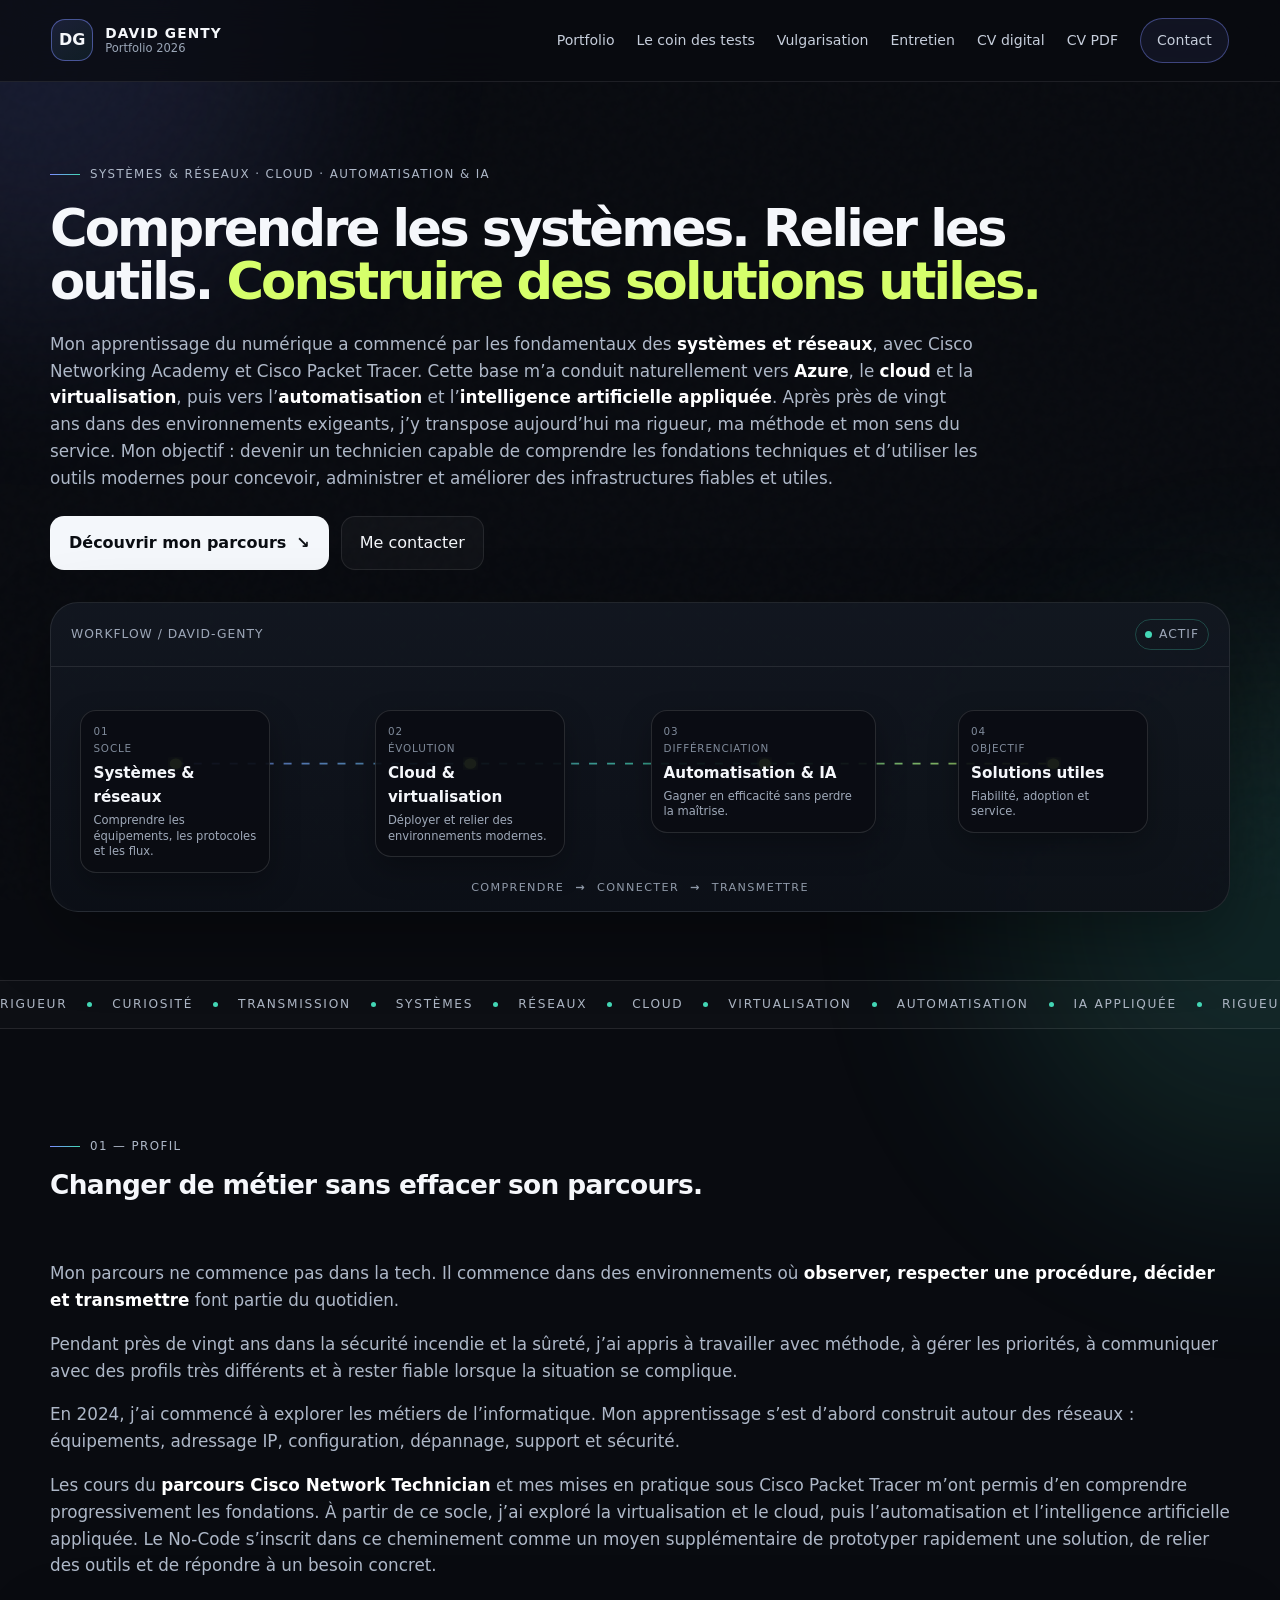
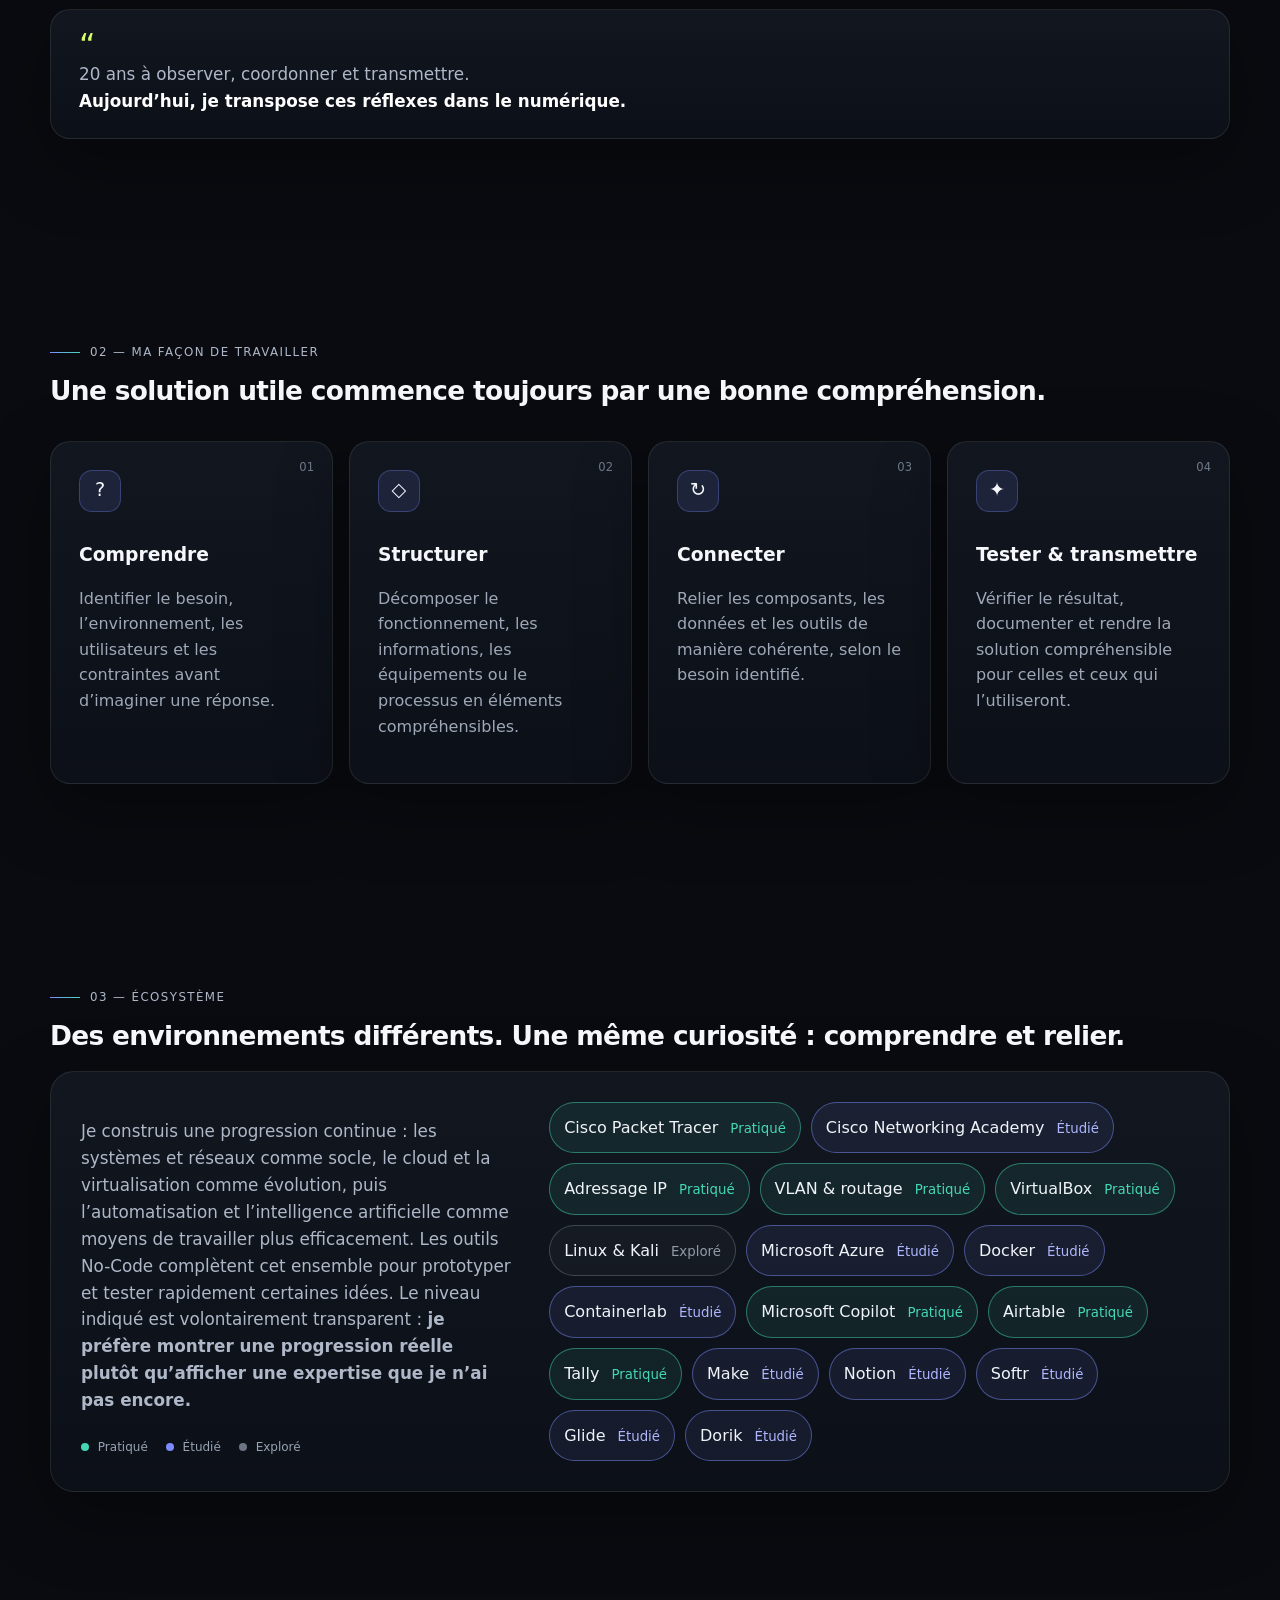
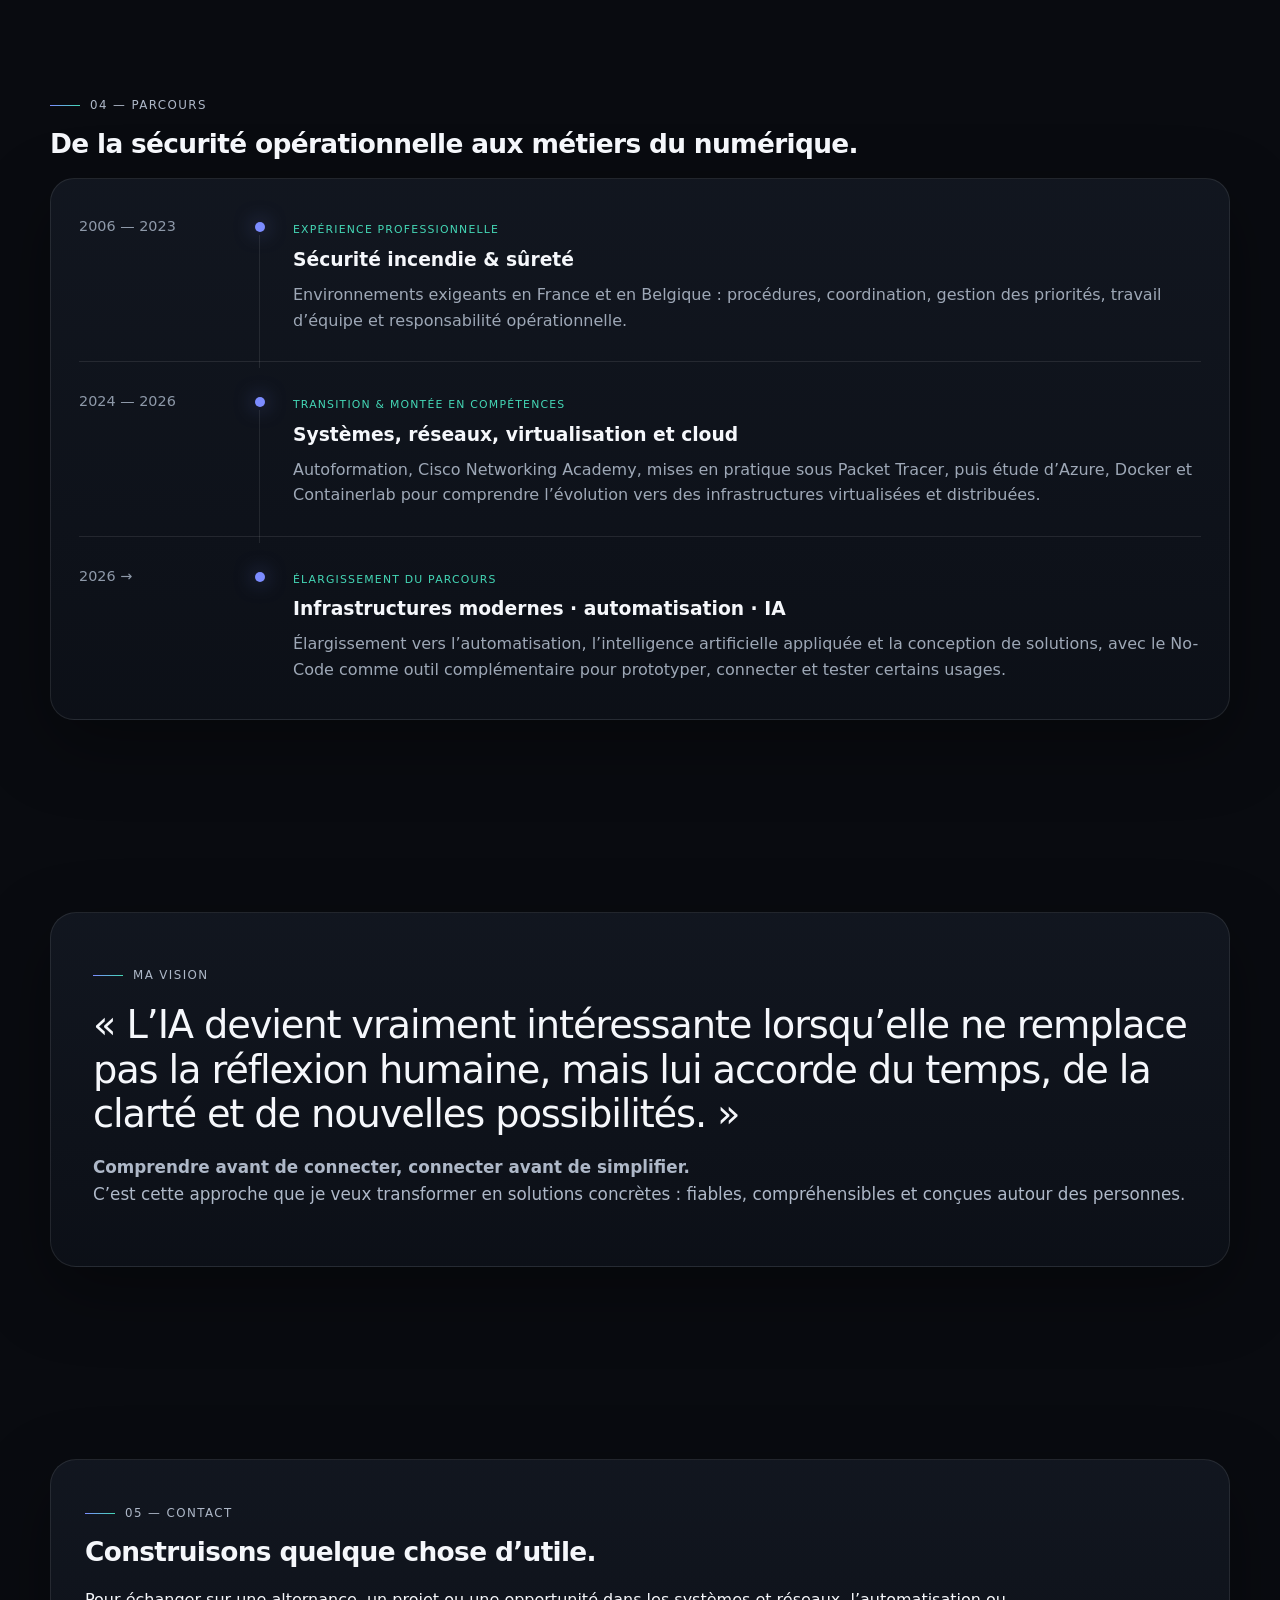
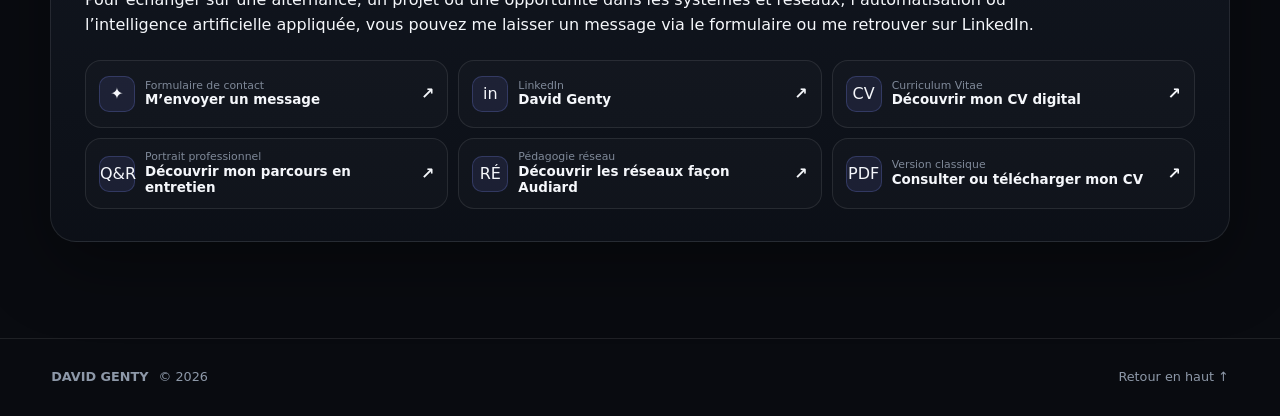
==== commit 058fb362: "Restaure les titres compacts et la grille de contact" ====
--- a/index.html
+++ b/index.html
@@ -9,7 +9,7 @@
   <link rel="stylesheet" href="styles.css" />
   <script async src="https://tally.so/widgets/embed.js"></script>
 </head>
-<body>
+<body class="portfolio-page">
   <div class="ambient ambient-one" aria-hidden="true"></div>
   <div class="ambient ambient-two" aria-hidden="true"></div>
   <div class="noise" aria-hidden="true"></div>
@@ -43,8 +43,7 @@
       <div class="hero-copy reveal">
         <p class="eyebrow"><span></span> Systèmes & réseaux · Cloud · Automatisation & IA</p>
         <h1 id="hero-title">
-          Comprendre les systèmes. Relier les outils.<br />
-          <em>Construire des solutions utiles.</em>
+          Comprendre les systèmes. Relier les outils. <em>Construire des solutions utiles.</em>
         </h1>
         <p class="hero-intro">
           Mon apprentissage du numérique a commencé par les fondamentaux des <strong>systèmes et réseaux</strong>,
@@ -134,7 +133,7 @@
     <section class="section-shell split-section" id="profil">
       <div class="section-heading reveal">
         <p class="eyebrow"><span></span> 01 — Profil</p>
-        <h2>Changer de métier<br />sans effacer son parcours.</h2>
+        <h2>Changer de métier sans effacer son parcours.</h2>
       </div>
       <div class="profile-copy reveal">
         <p class="lead">
@@ -165,7 +164,7 @@
     <section class="section-shell" id="approche">
       <div class="section-heading compact reveal">
         <p class="eyebrow"><span></span> 02 — Ma façon de travailler</p>
-        <h2>Une solution utile commence<br />toujours par une bonne compréhension.</h2>
+        <h2>Une solution utile commence toujours par une bonne compréhension.</h2>
       </div>
 
       <div class="method-grid">
@@ -199,7 +198,7 @@
     <section class="section-shell" id="outils">
       <div class="section-heading reveal">
         <p class="eyebrow"><span></span> 03 — Écosystème</p>
-        <h2>Des environnements différents.<br />Une même curiosité : comprendre et relier.</h2>
+        <h2>Des environnements différents. Une même curiosité : comprendre et relier.</h2>
       </div>
 
       <div class="tools-layout">
@@ -242,7 +241,7 @@
     <section class="section-shell" id="parcours">
       <div class="section-heading reveal">
         <p class="eyebrow"><span></span> 04 — Parcours</p>
-        <h2>De la sécurité opérationnelle<br />aux métiers du numérique.</h2>
+        <h2>De la sécurité opérationnelle aux métiers du numérique.</h2>
       </div>
 
       <div class="timeline reveal">
@@ -302,7 +301,7 @@
       <div class="contact-panel reveal">
         <div>
           <p class="eyebrow"><span></span> 05 — Contact</p>
-          <h2>Construisons quelque chose<br />d’utile.</h2>
+          <h2>Construisons quelque chose d’utile.</h2>
           <p>
             Pour échanger sur une alternance, un projet ou une opportunité dans les systèmes et réseaux, l’automatisation ou l’intelligence artificielle appliquée, vous pouvez me laisser un message via le formulaire ou me retrouver sur LinkedIn.
           </p>
--- a/styles.css
+++ b/styles.css
@@ -166,3 +166,112 @@
   .node-need,.node-ai,.node-nocode,.node-impact{left:auto !important;right:auto !important;top:auto !important;bottom:auto !important}
   .flow-caption{position:relative !important;inset:auto !important;margin:18px 14px 0;padding-top:14px;border-top:1px solid var(--line)}
 }
+
+/* V2.8 — restauration de la mise en page compacte du portfolio */
+.portfolio-page .hero h1{
+  max-width:1180px;
+  font-size:clamp(2.4rem,4vw,3.25rem);
+  line-height:1.02;
+  text-wrap:balance;
+}
+
+.portfolio-page .section-heading h2,
+.portfolio-page .contact-panel h2{
+  max-width:none;
+  margin:14px 0 20px;
+  font-size:clamp(1.65rem,1.75vw,1.75rem);
+  line-height:1.12;
+  letter-spacing:-.025em;
+}
+
+.portfolio-page #profil.split-section{
+  grid-template-columns:1fr;
+  gap:24px;
+}
+
+.portfolio-page #profil .section-heading{
+  margin-bottom:0;
+}
+
+.portfolio-page #profil .profile-copy{
+  max-width:none;
+}
+
+.portfolio-page .contact-panel{
+  grid-template-columns:1fr;
+  gap:22px;
+  padding:32px 34px;
+}
+
+.portfolio-page .contact-panel > div:first-child > p:last-child{
+  max-width:1000px;
+  margin-bottom:0;
+}
+
+.portfolio-page .contact-actions{
+  display:grid;
+  grid-template-columns:repeat(3,minmax(0,1fr));
+  gap:10px;
+  justify-content:stretch;
+}
+
+.portfolio-page .contact-link{
+  min-width:0;
+  min-height:68px;
+  gap:10px;
+  padding:11px 13px;
+}
+
+.portfolio-page .contact-icon{
+  width:36px;
+  height:36px;
+  flex:0 0 36px;
+  border-radius:10px;
+}
+
+.portfolio-page .contact-link strong{
+  font-size:.84rem;
+  line-height:1.25;
+}
+
+.portfolio-page .contact-link small{
+  font-size:.68rem;
+  line-height:1.25;
+}
+
+.portfolio-page .contact-link b{
+  margin-left:auto;
+}
+
+@media (min-width:1100px){
+  .portfolio-page .section-heading h2,
+  .portfolio-page .contact-panel h2{
+    white-space:nowrap;
+  }
+}
+
+@media (max-width:900px){
+  .portfolio-page .contact-actions{
+    grid-template-columns:repeat(2,minmax(0,1fr));
+  }
+}
+
+@media (max-width:620px){
+  .portfolio-page .hero h1{
+    font-size:clamp(2.25rem,11.5vw,3rem);
+    text-wrap:balance;
+  }
+
+  .portfolio-page .section-heading h2,
+  .portfolio-page .contact-panel h2{
+    white-space:normal;
+  }
+
+  .portfolio-page .contact-panel{
+    padding:22px 20px;
+  }
+
+  .portfolio-page .contact-actions{
+    grid-template-columns:1fr;
+  }
+}
